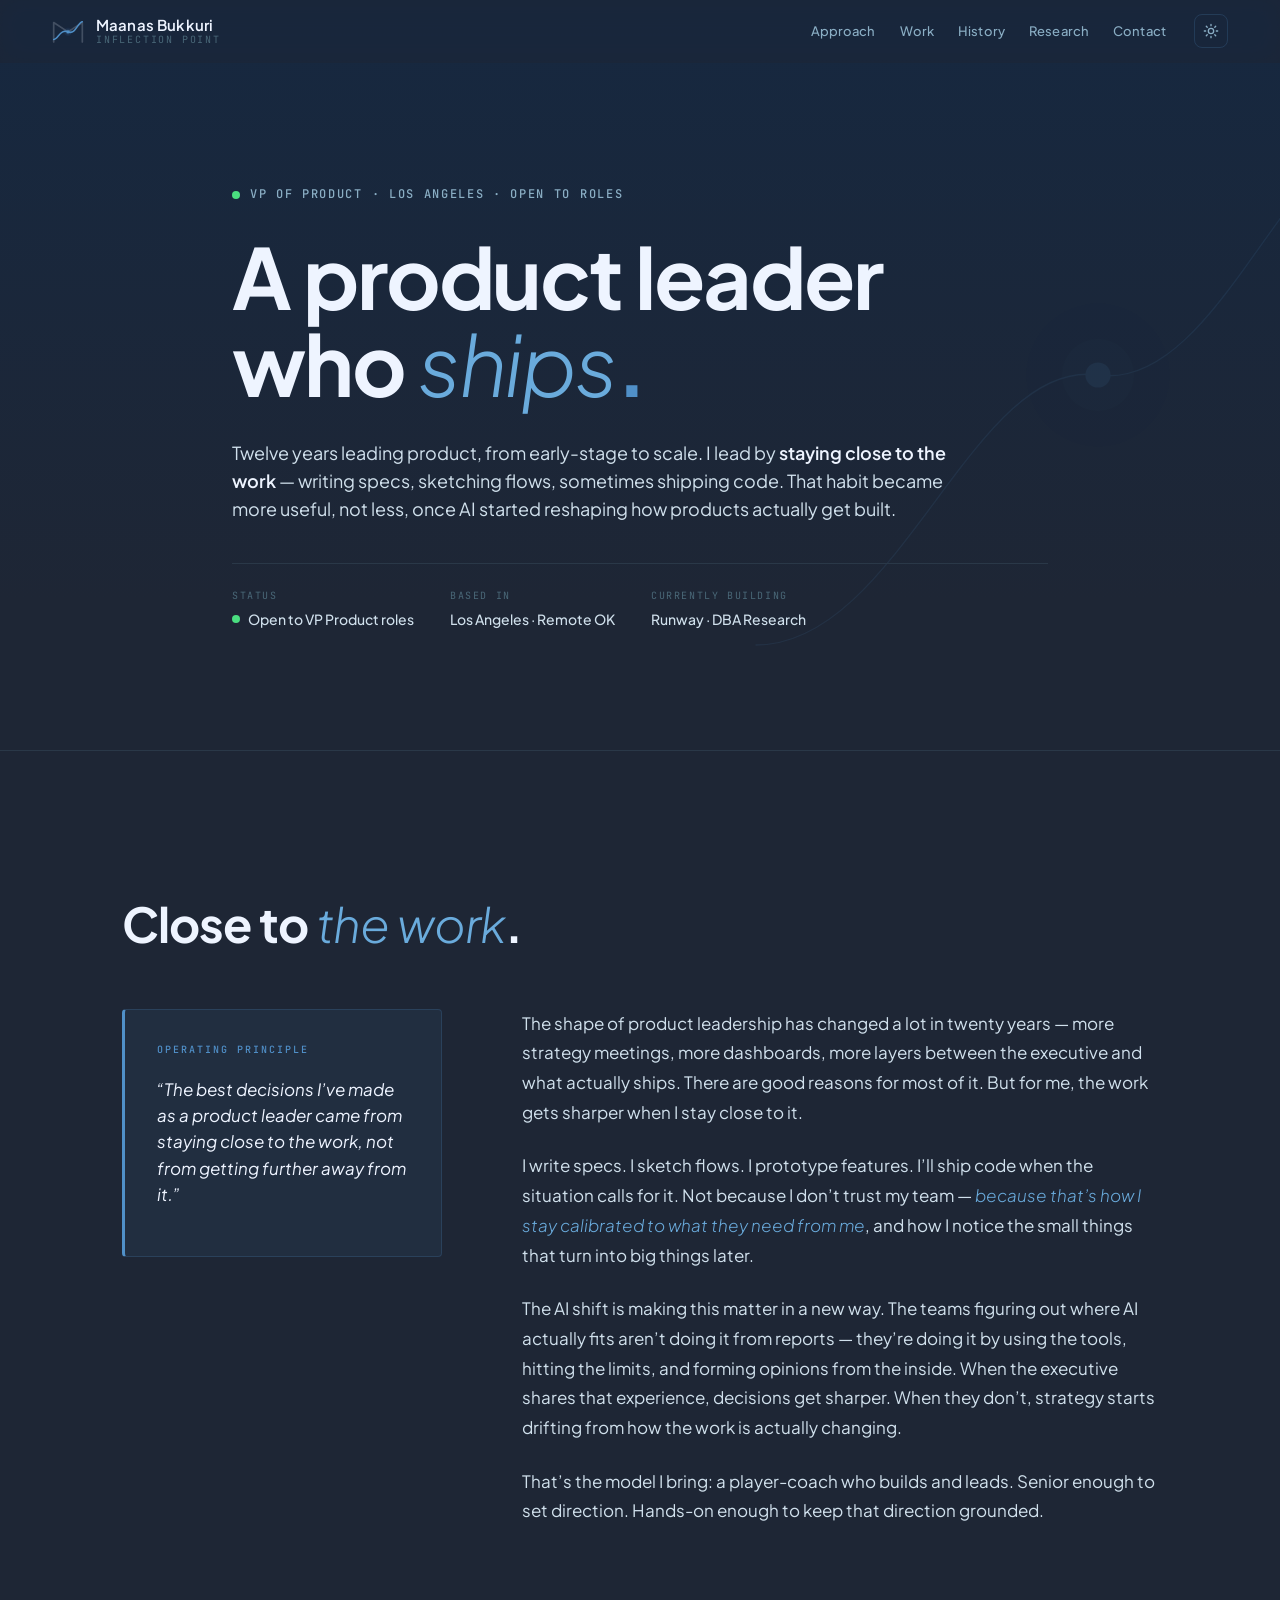
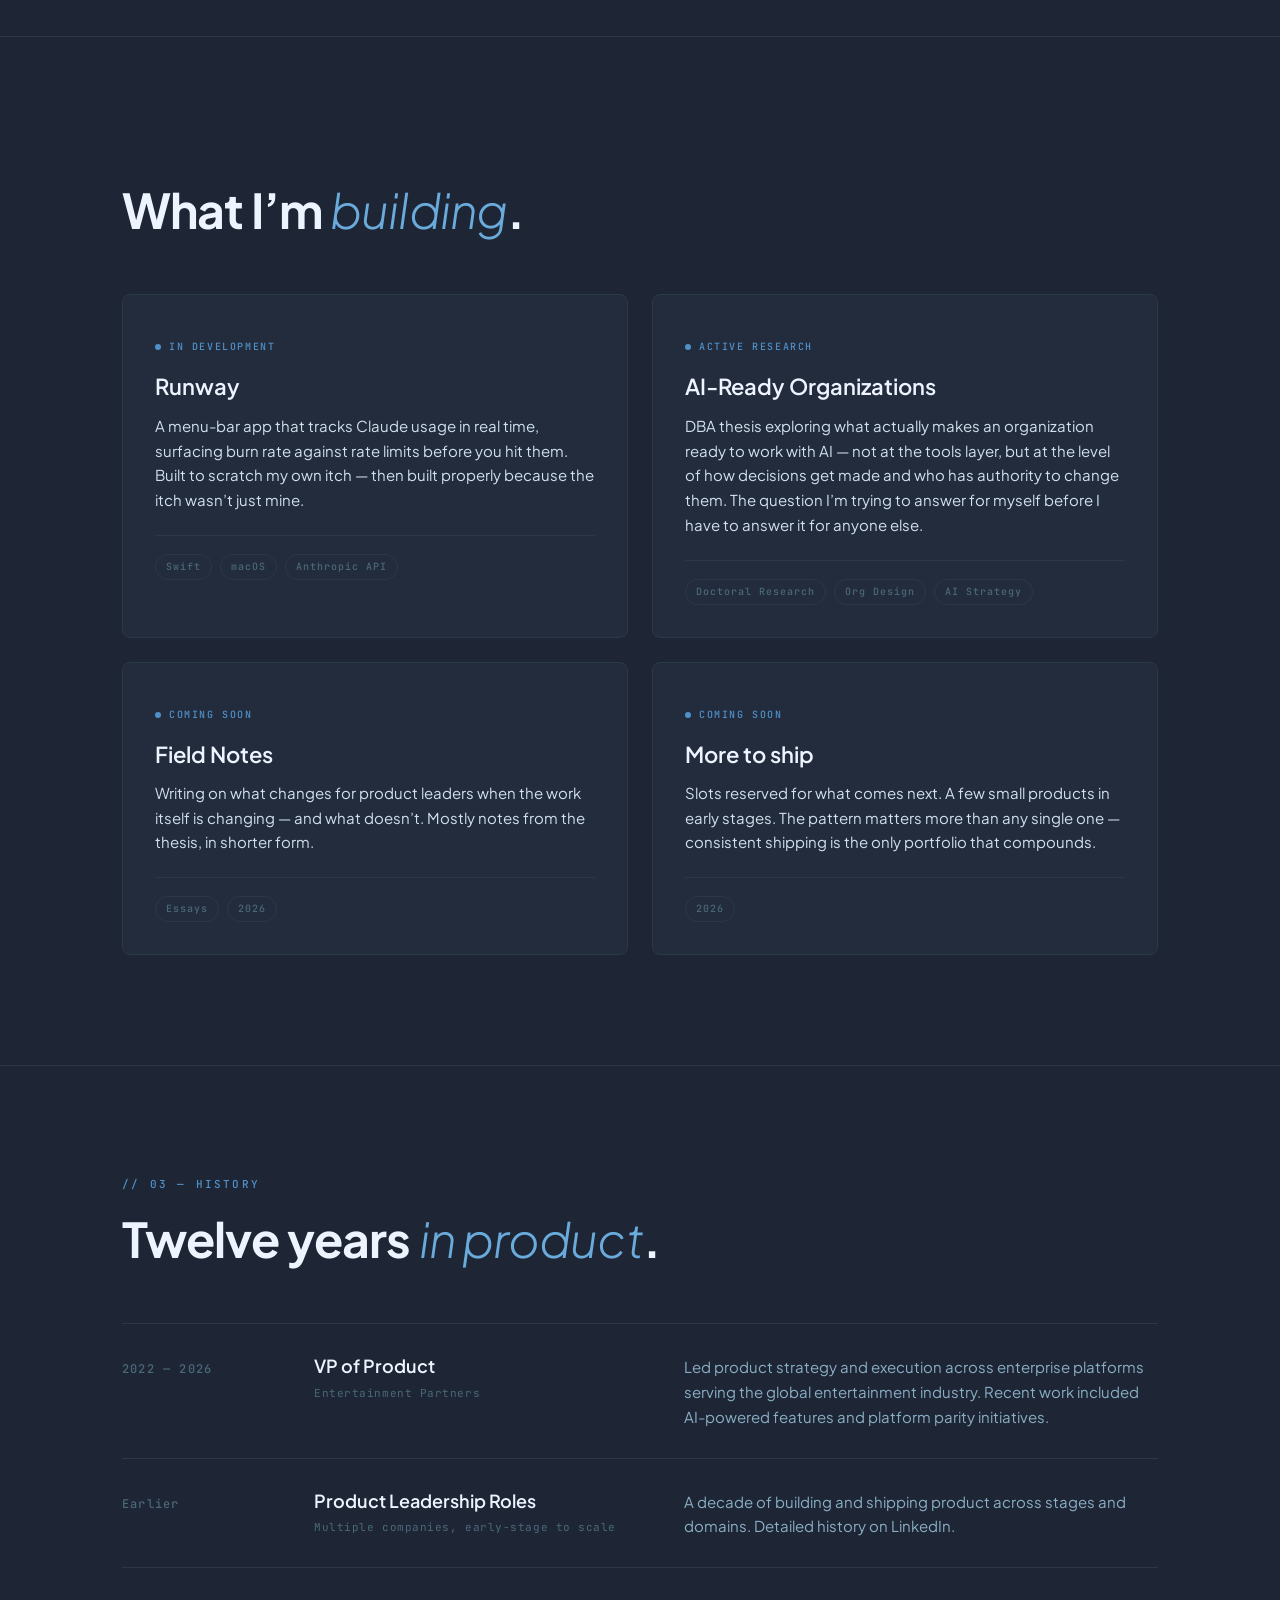
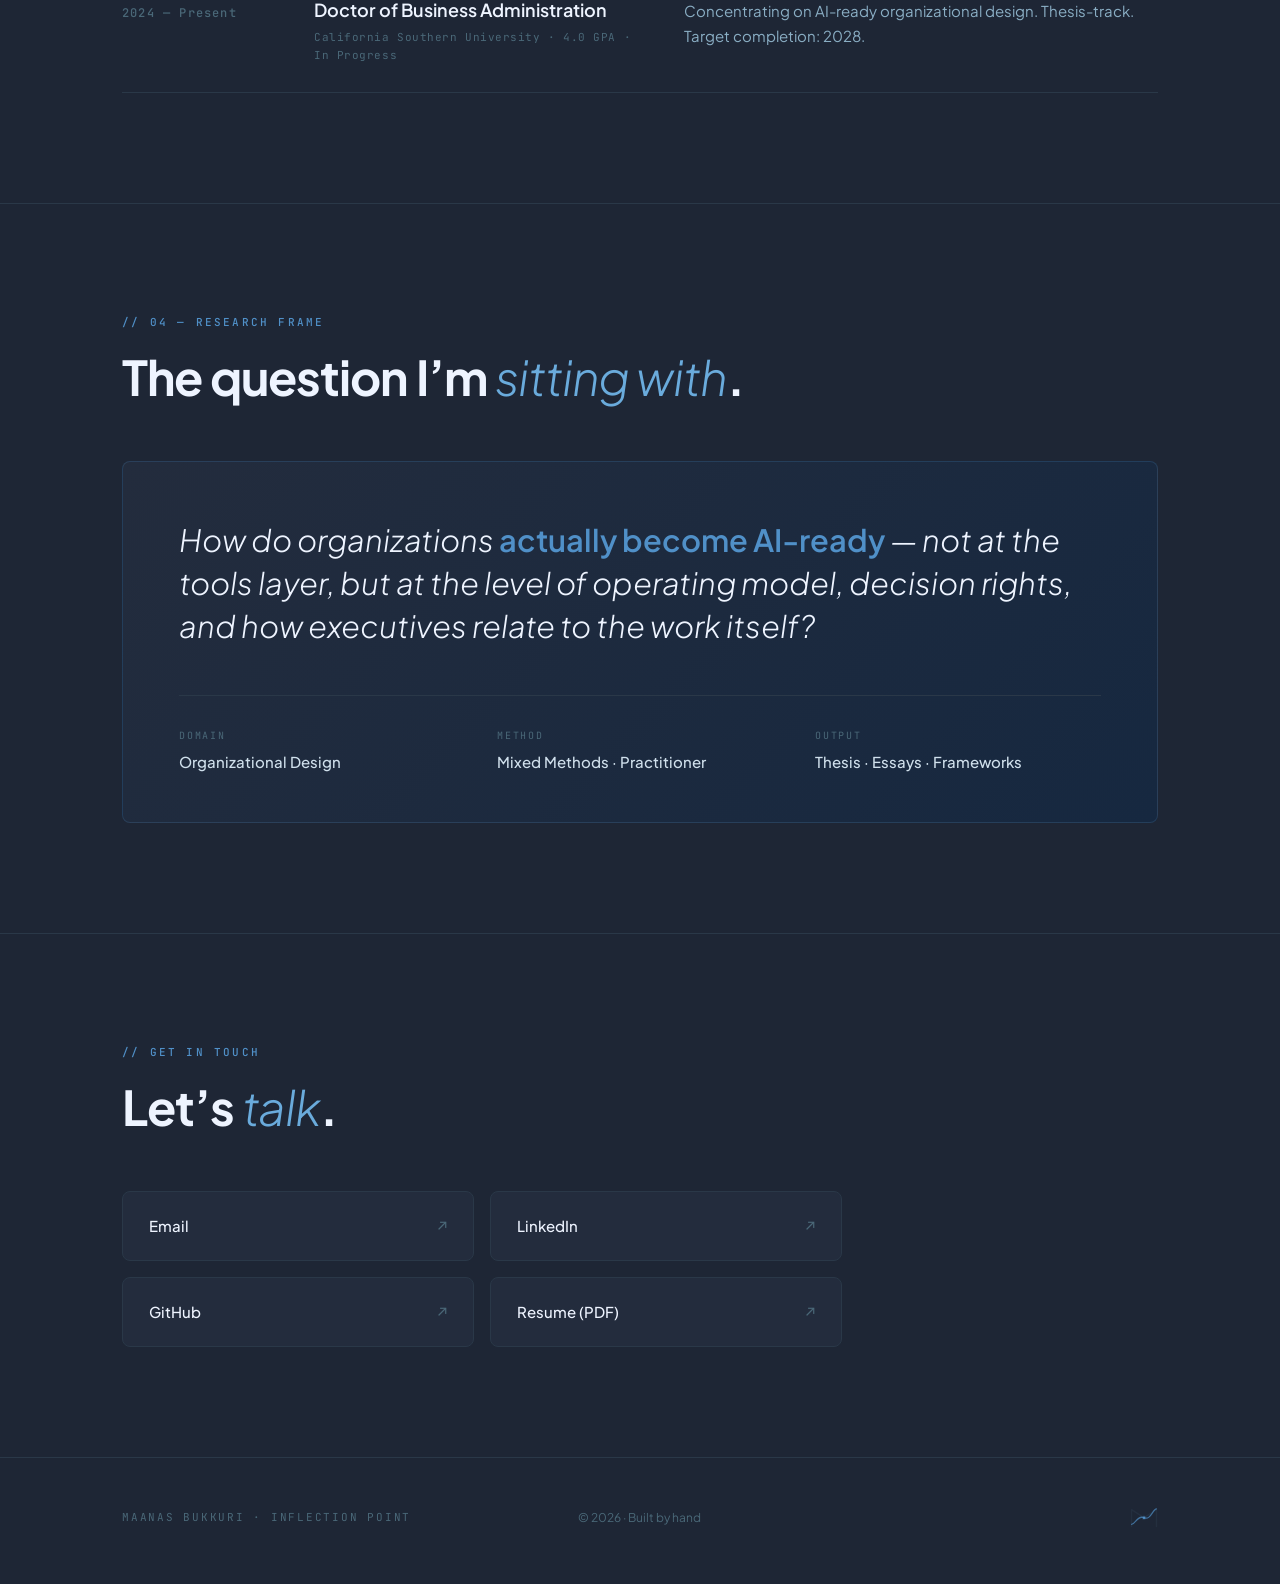
==== index.html @ d020b061 "ship: portfolio v1 home page Static single-file site. Dark/light theme, Plus Jakarta Sans + JetBrain" ====
<!doctype html>
<html lang="en" data-theme="dark">
<head>
<meta charset="utf-8" />
<meta name="viewport" content="width=device-width, initial-scale=1" />
<title>Maanas Bukkuri — VP of Product · Inflection Point</title>
<meta name="description" content="Maanas Bukkuri — VP of Product. A product leader who ships, in the AI-augmented era. Operating as Inflection Point." />
<meta name="theme-color" content="#1e2635" />

<meta property="og:title" content="Maanas Bukkuri — VP of Product" />
<meta property="og:description" content="A product leader who ships. Twelve years leading product, from early-stage to scale." />
<meta property="og:type" content="website" />
<meta property="og:url" content="https://maanas.fyi" />
<meta name="twitter:card" content="summary_large_image" />

<link rel="preconnect" href="https://fonts.googleapis.com" />
<link rel="preconnect" href="https://fonts.gstatic.com" crossorigin />
<link href="https://fonts.googleapis.com/css2?family=Plus+Jakarta+Sans:ital,wght@0,300;0,400;0,500;0,600;0,700;0,800;1,300;1,400&family=JetBrains+Mono:wght@400;500&display=swap" rel="stylesheet" />

<style>
  /* ---------- tokens ---------- */
  :root, [data-theme="dark"] {
    --bg-base:        #1e2635;
    --bg-deep:        #162840;
    --bg-deepest:     #12202e;
    --bg-elevated:    #232c3d;
    --surface-strong: rgba(80, 144, 200, 0.08);
    --surface-border: rgba(80, 144, 200, 0.20);
    --rule:           #2a3848;

    --accent:         #5090c8;
    --accent-bright:  #6aabdc;
    --accent-soft:    #8ab8d4;

    --text-primary:   #eef4ff;
    --text-body:      #d0e0ec;
    --text-secondary: #8aaec4;
    --text-muted:     #4a6878;

    --nav-bg:         rgba(30, 38, 53, 0.72);
    --nav-bg-scrolled: rgba(18, 32, 46, 0.86);
  }
  [data-theme="light"] {
    --bg-base:        #f4f7fb;
    --bg-deep:        #e9eff6;
    --bg-deepest:     #dde6f0;
    --bg-elevated:    #ffffff;
    --surface-strong: rgba(80, 144, 200, 0.08);
    --surface-border: rgba(80, 144, 200, 0.28);
    --rule:           #cdd8e4;

    --accent:         #2e6fa8;
    --accent-bright:  #1d5a93;
    --accent-soft:    #4a86bd;

    --text-primary:   #0e1a2c;
    --text-body:      #1f2d40;
    --text-secondary: #41566c;
    --text-muted:     #6e8194;

    --nav-bg:         rgba(244, 247, 251, 0.78);
    --nav-bg-scrolled: rgba(233, 239, 246, 0.92);
  }

  /* ---------- base ---------- */
  *, *::before, *::after { box-sizing: border-box; }
  html { scroll-behavior: smooth; -webkit-font-smoothing: antialiased; -moz-osx-font-smoothing: grayscale; }
  body {
    margin: 0;
    font-family: 'Plus Jakarta Sans', system-ui, -apple-system, Segoe UI, Roboto, sans-serif;
    font-weight: 400;
    color: var(--text-body);
    background: var(--bg-base);
    line-height: 1.6;
    overflow-x: hidden;
    transition: background-color 0.3s ease, color 0.3s ease;
  }
  ::selection { background: var(--accent); color: var(--bg-deepest); }

  a { color: var(--accent); text-decoration: none; transition: color 0.2s ease; }
  a:hover { color: var(--accent-bright); }

  h1, h2, h3, h4 { color: var(--text-primary); font-weight: 600; line-height: 1.2; margin: 0 0 0.5em; }
  p { margin: 0 0 1em; }
  em { font-style: italic; font-weight: 300; color: var(--accent-bright); }

  .accent { color: var(--accent); }
  .mono { font-family: 'JetBrains Mono', ui-monospace, SFMono-Regular, Menlo, monospace; }

  .container { max-width: 1100px; margin: 0 auto; padding: 0 32px; }

  /* ---------- nav ---------- */
  nav.nav {
    position: fixed; top: 0; left: 0; right: 0; z-index: 50;
    background: var(--nav-bg);
    backdrop-filter: saturate(160%) blur(14px);
    -webkit-backdrop-filter: saturate(160%) blur(14px);
    border-bottom: 1px solid transparent;
    transition: background-color 0.25s ease, border-color 0.25s ease;
  }
  nav.nav.scrolled {
    background: var(--nav-bg-scrolled);
    border-bottom-color: var(--rule);
  }
  .nav-inner {
    display: flex; align-items: center; justify-content: space-between;
    padding: 14px 32px;
    max-width: 1240px; margin: 0 auto;
  }
  .brand { display: flex; align-items: center; gap: 12px; color: var(--text-primary); }
  .brand:hover { color: var(--text-primary); }
  .brand-mark { display: block; flex-shrink: 0; }
  .brand-text { display: flex; flex-direction: column; line-height: 1.05; }
  .brand-name { font-weight: 600; font-size: 15px; letter-spacing: 0.01em; color: var(--text-primary); }
  .brand-sub  { font-family: 'JetBrains Mono', monospace; font-size: 10px; letter-spacing: 0.18em; text-transform: uppercase; color: var(--text-muted); margin-top: 2px; }

  .nav-right { display: flex; align-items: center; gap: 28px; }
  .nav-links { display: flex; gap: 24px; }
  .nav-links a {
    font-size: 13px; font-weight: 500; color: var(--text-secondary); letter-spacing: 0.01em;
  }
  .nav-links a:hover { color: var(--accent); }

  .theme-toggle {
    background: transparent; border: 1px solid var(--surface-border);
    width: 34px; height: 34px; border-radius: 8px;
    color: var(--text-secondary); cursor: pointer;
    display: inline-flex; align-items: center; justify-content: center;
    transition: border-color 0.2s ease, color 0.2s ease, background-color 0.2s ease;
  }
  .theme-toggle:hover { color: var(--accent); border-color: var(--accent); background: var(--surface-strong); }
  .theme-toggle svg { width: 16px; height: 16px; }
  [data-theme="dark"]  .theme-toggle .icon-sun  { display: block; }
  [data-theme="dark"]  .theme-toggle .icon-moon { display: none; }
  [data-theme="light"] .theme-toggle .icon-sun  { display: none; }
  [data-theme="light"] .theme-toggle .icon-moon { display: block; }

  /* ---------- hero ---------- */
  .hero {
    position: relative; overflow: hidden;
    padding: 180px 0 120px;
    background: linear-gradient(180deg, var(--bg-deep) 0%, var(--bg-base) 80%);
  }
  .hero-inner { position: relative; z-index: 2; max-width: 880px; }

  .hero-eyebrow {
    display: inline-flex; align-items: center; gap: 10px;
    font-family: 'JetBrains Mono', monospace; font-size: 12px; font-weight: 500;
    letter-spacing: 0.14em; text-transform: uppercase; color: var(--text-secondary);
    margin-bottom: 28px;
    opacity: 0; transform: translateY(8px);
    animation: fadeUp 0.7s 0.05s ease forwards;
  }
  .pulse-dot {
    width: 8px; height: 8px; border-radius: 50%;
    background: #4ade80; box-shadow: 0 0 0 0 rgba(74, 222, 128, 0.55);
    animation: pulse 2.4s ease-in-out infinite;
  }

  .hero-title {
    font-size: clamp(44px, 7vw, 84px);
    font-weight: 700; line-height: 1.04; letter-spacing: -0.025em;
    color: var(--text-primary);
    margin: 0 0 32px;
    opacity: 0; transform: translateY(14px);
    animation: fadeUp 0.8s 0.18s ease forwards;
  }
  .hero-title .ships {
    font-style: italic; font-weight: 300; color: var(--accent-bright);
  }
  .hero-title .period { color: var(--accent); }

  .hero-lede {
    font-size: clamp(18px, 1.4vw, 22px);
    line-height: 1.55; max-width: 720px; color: var(--text-body);
    margin-bottom: 40px;
    opacity: 0; transform: translateY(14px);
    animation: fadeUp 0.8s 0.32s ease forwards;
  }
  .hero-lede strong { font-weight: 600; color: var(--text-primary); }

  .hero-meta {
    display: flex; flex-wrap: wrap; gap: 36px;
    padding-top: 24px; border-top: 1px solid var(--rule);
    opacity: 0; transform: translateY(14px);
    animation: fadeUp 0.8s 0.46s ease forwards;
  }
  .hero-meta-item { display: flex; flex-direction: column; gap: 4px; min-width: 140px; }
  .hero-meta-label {
    font-family: 'JetBrains Mono', monospace; font-size: 10px;
    letter-spacing: 0.16em; text-transform: uppercase; color: var(--text-muted);
  }
  .hero-meta-value {
    font-size: 14px; font-weight: 500; color: var(--text-body);
    display: inline-flex; align-items: center; gap: 8px;
  }

  /* decorative inflection curve bleeding off right edge */
  .inflection-bg {
    position: absolute; top: 50%; right: -160px; transform: translateY(-50%);
    width: 720px; height: 720px;
    pointer-events: none; opacity: 0.10; z-index: 1;
  }
  .inflection-bg svg { width: 100%; height: 100%; }

  /* ---------- generic section ---------- */
  section.block { padding: 110px 0; border-top: 1px solid var(--rule); }
  .section-eyebrow {
    font-family: 'JetBrains Mono', monospace; font-size: 11px; font-weight: 500;
    letter-spacing: 0.20em; text-transform: uppercase; color: var(--accent);
    margin-bottom: 16px;
  }
  .section-title {
    font-size: clamp(32px, 4vw, 48px); font-weight: 700; letter-spacing: -0.02em;
    color: var(--text-primary); margin: 0 0 56px; max-width: 780px;
  }
  .section-title em { font-style: italic; font-weight: 300; color: var(--accent-bright); }

  .reveal { opacity: 0; transform: translateY(18px); transition: opacity 0.7s ease, transform 0.7s ease; }
  .reveal.is-visible { opacity: 1; transform: translateY(0); }

  /* ---------- 01 approach ---------- */
  .approach-grid {
    display: grid; grid-template-columns: 320px 1fr; gap: 80px;
    align-items: start;
  }
  .approach-callout {
    position: sticky; top: 110px;
    padding: 32px;
    background: var(--surface-strong);
    border: 1px solid var(--surface-border);
    border-left: 3px solid var(--accent);
    border-radius: 4px;
  }
  .approach-callout-label {
    font-family: 'JetBrains Mono', monospace; font-size: 10px; font-weight: 500;
    letter-spacing: 0.20em; text-transform: uppercase; color: var(--accent);
    margin-bottom: 18px;
  }
  .approach-callout-quote {
    font-size: 17px; font-weight: 400; line-height: 1.55;
    color: var(--text-primary); font-style: italic;
  }
  .approach-body p {
    font-size: 17px; line-height: 1.75; color: var(--text-body);
    margin: 0 0 1.4em;
  }
  .approach-body p:last-child { margin-bottom: 0; }
  .approach-body em { font-style: italic; font-weight: 300; color: var(--accent-bright); }

  /* ---------- 02 work cards ---------- */
  .work-grid {
    display: grid; grid-template-columns: repeat(2, 1fr); gap: 24px;
  }
  .work-card {
    position: relative;
    padding: 36px 32px 32px;
    background: var(--bg-elevated);
    border: 1px solid var(--rule);
    border-radius: 8px;
    transition: transform 0.25s ease, border-color 0.25s ease, box-shadow 0.25s ease;
  }
  .work-card:hover { transform: translateY(-3px); border-color: var(--surface-border); box-shadow: 0 18px 40px -24px rgba(0,0,0,0.45); }
  .work-card-status {
    display: inline-flex; align-items: center; gap: 8px;
    font-family: 'JetBrains Mono', monospace; font-size: 10px; font-weight: 500;
    letter-spacing: 0.16em; text-transform: uppercase; color: var(--accent);
    margin-bottom: 18px;
  }
  .work-card-status .dot {
    width: 6px; height: 6px; border-radius: 50%; background: var(--accent);
    animation: pulse 2.6s ease-in-out infinite;
  }
  .work-card h3 { font-size: 22px; margin: 0 0 14px; color: var(--text-primary); }
  .work-card p { font-size: 15px; line-height: 1.65; color: var(--text-body); margin: 0 0 22px; }
  .work-card-tags {
    display: flex; flex-wrap: wrap; gap: 8px;
    padding-top: 18px; border-top: 1px solid var(--rule);
  }
  .work-card-tag {
    font-family: 'JetBrains Mono', monospace; font-size: 10px; font-weight: 500;
    letter-spacing: 0.10em; color: var(--text-muted);
    padding: 4px 10px; border: 1px solid var(--rule); border-radius: 999px;
  }

  /* ---------- 03 history ---------- */
  .track-list { display: flex; flex-direction: column; gap: 0; }
  .track-row {
    display: grid; grid-template-columns: 160px 1fr 1.4fr; gap: 32px;
    padding: 28px 0; border-top: 1px solid var(--rule);
    align-items: baseline;
  }
  .track-row:last-child { border-bottom: 1px solid var(--rule); }
  .track-row:hover .track-role { color: var(--accent); }
  .track-period {
    font-family: 'JetBrains Mono', monospace; font-size: 12px; font-weight: 500;
    letter-spacing: 0.10em; color: var(--text-muted);
  }
  .track-role {
    font-size: 18px; font-weight: 600; color: var(--text-primary);
    transition: color 0.2s ease;
  }
  .track-role-sub {
    display: block; font-family: 'JetBrains Mono', monospace; font-size: 11px;
    font-weight: 400; letter-spacing: 0.05em; color: var(--text-muted);
    margin-top: 4px; text-transform: none;
  }
  .track-detail { font-size: 15px; line-height: 1.65; color: var(--text-secondary); }

  /* ---------- 04 research ---------- */
  .thesis-frame {
    padding: 56px 56px 48px;
    background: linear-gradient(135deg, var(--bg-elevated) 0%, var(--bg-deep) 100%);
    border: 1px solid var(--surface-border);
    border-radius: 8px;
    position: relative;
  }
  .thesis-question {
    font-size: clamp(22px, 2.4vw, 32px);
    font-weight: 300; font-style: italic; line-height: 1.4;
    color: var(--text-primary);
    margin: 0 0 48px;
    max-width: 900px;
  }
  .thesis-question .key {
    font-style: normal; font-weight: 600; color: var(--accent);
  }
  .thesis-meta {
    display: grid; grid-template-columns: repeat(3, 1fr); gap: 32px;
    padding-top: 32px; border-top: 1px solid var(--rule);
  }
  .thesis-meta-item { display: flex; flex-direction: column; gap: 6px; }
  .thesis-meta-label {
    font-family: 'JetBrains Mono', monospace; font-size: 10px;
    letter-spacing: 0.18em; text-transform: uppercase; color: var(--text-muted);
  }
  .thesis-meta-value { font-size: 15px; font-weight: 500; color: var(--text-body); }

  /* ---------- contact ---------- */
  .contact-grid {
    display: grid; grid-template-columns: repeat(2, 1fr); gap: 16px;
    max-width: 720px;
  }
  .contact-link {
    display: flex; align-items: center; justify-content: space-between;
    padding: 22px 26px;
    background: var(--bg-elevated);
    border: 1px solid var(--rule);
    border-radius: 8px;
    color: var(--text-primary);
    font-weight: 500; font-size: 15px;
    transition: border-color 0.2s ease, transform 0.2s ease, color 0.2s ease;
  }
  .contact-link:hover { border-color: var(--accent); color: var(--accent); transform: translateY(-2px); }
  .contact-link .arrow {
    font-family: 'JetBrains Mono', monospace; color: var(--text-muted);
    transition: transform 0.2s ease, color 0.2s ease;
  }
  .contact-link:hover .arrow { color: var(--accent); transform: translate(3px, -3px); }

  /* ---------- footer ---------- */
  footer.footer {
    padding: 48px 0 56px;
    border-top: 1px solid var(--rule);
    color: var(--text-muted);
  }
  .footer-inner {
    display: grid; grid-template-columns: 1fr 1fr 1fr;
    align-items: center; gap: 24px;
  }
  .footer-left {
    font-family: 'JetBrains Mono', monospace; font-size: 11px;
    letter-spacing: 0.16em; text-transform: uppercase; color: var(--text-muted);
  }
  .footer-mid {
    text-align: center; font-size: 12px; color: var(--text-muted);
  }
  .footer-right {
    display: flex; justify-content: flex-end; align-items: center;
    color: var(--text-muted);
  }

  /* ---------- animations ---------- */
  @keyframes fadeUp {
    from { opacity: 0; transform: translateY(14px); }
    to   { opacity: 1; transform: translateY(0); }
  }
  @keyframes pulse {
    0%, 100% { box-shadow: 0 0 0 0 rgba(74, 222, 128, 0.55); }
    50%      { box-shadow: 0 0 0 8px rgba(74, 222, 128, 0); }
  }

  /* ---------- responsive ---------- */
  @media (max-width: 880px) {
    .container { padding: 0 22px; }
    .nav-inner { padding: 12px 22px; }
    .nav-links { gap: 16px; }
    .nav-links a { font-size: 12px; }
    .brand-sub { display: none; }

    .hero { padding: 140px 0 80px; }
    .hero-meta { gap: 22px; }
    .inflection-bg { display: none; }

    section.block { padding: 80px 0; }
    .section-title { margin-bottom: 40px; }

    .approach-grid { grid-template-columns: 1fr; gap: 32px; }
    .approach-callout { position: static; }

    .work-grid { grid-template-columns: 1fr; }

    .track-row { grid-template-columns: 1fr; gap: 8px; padding: 22px 0; }

    .thesis-frame { padding: 36px 28px 32px; }
    .thesis-meta { grid-template-columns: 1fr; gap: 20px; }

    .contact-grid { grid-template-columns: 1fr; }

    .footer-inner { grid-template-columns: 1fr; text-align: center; gap: 18px; }
    .footer-right { justify-content: center; }
  }

  @media (prefers-reduced-motion: reduce) {
    *, *::before, *::after {
      animation-duration: 0.001ms !important;
      animation-iteration-count: 1 !important;
      transition-duration: 0.001ms !important;
    }
    .reveal { opacity: 1; transform: none; }
  }
</style>
</head>
<body>

<!-- ============ NAV ============ -->
<nav class="nav" id="nav">
  <div class="nav-inner">
    <a href="#top" class="brand" aria-label="Maanas Bukkuri — home">
      <svg class="brand-mark" width="32" height="26" viewBox="0 0 38 30" fill="none" xmlns="http://www.w3.org/2000/svg" aria-hidden="true">
        <path d="M2 28 L2 5 L19 16 L36 5 L36 28" stroke="currentColor" stroke-width="2" stroke-linecap="round" stroke-linejoin="round" fill="none" opacity="0.20"/>
        <path d="M2 25 C7 25 10 12 19 16 C28 20 31 4 36 4" stroke="#5090c8" stroke-width="1.8" stroke-linecap="round" fill="none"/>
        <circle cx="19" cy="16" r="5" fill="rgba(80,144,200,0.08)"/>
        <circle cx="19" cy="16" r="3.2" fill="rgba(80,144,200,0.18)"/>
        <circle cx="19" cy="16" r="1.9" fill="#5090c8"/>
      </svg>
      <span class="brand-text">
        <span class="brand-name">Maanas Bukkuri</span>
        <span class="brand-sub">Inflection Point</span>
      </span>
    </a>
    <div class="nav-right">
      <div class="nav-links">
        <a href="#approach">Approach</a>
        <a href="#work">Work</a>
        <a href="#history">History</a>
        <a href="#research">Research</a>
        <a href="#contact">Contact</a>
      </div>
      <button class="theme-toggle" id="themeToggle" aria-label="Toggle color theme" type="button">
        <svg class="icon-sun" viewBox="0 0 24 24" fill="none" stroke="currentColor" stroke-width="2" stroke-linecap="round" stroke-linejoin="round"><circle cx="12" cy="12" r="4"/><path d="M12 2v2M12 20v2M4.93 4.93l1.41 1.41M17.66 17.66l1.41 1.41M2 12h2M20 12h2M4.93 19.07l1.41-1.41M17.66 6.34l1.41-1.41"/></svg>
        <svg class="icon-moon" viewBox="0 0 24 24" fill="none" stroke="currentColor" stroke-width="2" stroke-linecap="round" stroke-linejoin="round"><path d="M21 12.79A9 9 0 1 1 11.21 3 7 7 0 0 0 21 12.79z"/></svg>
      </button>
    </div>
  </div>
</nav>

<!-- ============ HERO ============ -->
<header class="hero" id="top">
  <div class="container hero-inner">
    <div class="hero-eyebrow">
      <span class="pulse-dot" aria-hidden="true"></span>
      VP of Product · Los Angeles · Open to Roles
    </div>
    <h1 class="hero-title">
      A product leader<br/>
      who <span class="ships">ships</span><span class="period">.</span>
    </h1>
    <p class="hero-lede">
      Twelve years leading product, from early-stage to scale. I lead by <strong>staying close to the work</strong> — writing specs, sketching flows, sometimes shipping code. That habit became more useful, not less, once AI started reshaping how products actually get built.
    </p>
    <div class="hero-meta">
      <div class="hero-meta-item">
        <span class="hero-meta-label">Status</span>
        <span class="hero-meta-value"><span class="pulse-dot" aria-hidden="true"></span>Open to VP Product roles</span>
      </div>
      <div class="hero-meta-item">
        <span class="hero-meta-label">Based in</span>
        <span class="hero-meta-value">Los Angeles · Remote OK</span>
      </div>
      <div class="hero-meta-item">
        <span class="hero-meta-label">Currently building</span>
        <span class="hero-meta-value">Runway · DBA Research</span>
      </div>
    </div>
  </div>

  <!-- decorative inflection curve, bleeds off right edge -->
  <div class="inflection-bg" aria-hidden="true">
    <svg viewBox="0 0 800 800" xmlns="http://www.w3.org/2000/svg">
      <path d="M40 700 C 200 700, 280 380, 420 400 C 560 420, 640 100, 780 100"
            stroke="#5090c8" stroke-width="1.5" fill="none" stroke-linecap="round"/>
      <circle cx="420" cy="400" r="80" fill="rgba(80,144,200,0.06)"/>
      <circle cx="420" cy="400" r="40" fill="rgba(80,144,200,0.10)"/>
      <circle cx="420" cy="400" r="14" fill="#5090c8"/>
    </svg>
  </div>
</header>

<!-- ============ 01 APPROACH ============ -->
<section class="block" id="approach">
  <div class="container">
    <div class="section-eyebrow reveal">// 01 — Approach</div>
    <h2 class="section-title reveal">Close to <em>the work</em>.</h2>

    <div class="approach-grid">
      <aside class="approach-callout reveal">
        <div class="approach-callout-label">Operating Principle</div>
        <p class="approach-callout-quote">
          “The best decisions I’ve made as a product leader came from staying close to the work, not from getting further away from it.”
        </p>
      </aside>

      <div class="approach-body reveal">
        <p>The shape of product leadership has changed a lot in twenty years — more strategy meetings, more dashboards, more layers between the executive and what actually ships. There are good reasons for most of it. But for me, the work gets sharper when I stay close to it.</p>
        <p>I write specs. I sketch flows. I prototype features. I’ll ship code when the situation calls for it. Not because I don’t trust my team — <em>because that’s how I stay calibrated to what they need from me</em>, and how I notice the small things that turn into big things later.</p>
        <p>The AI shift is making this matter in a new way. The teams figuring out where AI actually fits aren’t doing it from reports — they’re doing it by using the tools, hitting the limits, and forming opinions from the inside. When the executive shares that experience, decisions get sharper. When they don’t, strategy starts drifting from how the work is actually changing.</p>
        <p>That’s the model I bring: a player-coach who builds and leads. Senior enough to set direction. Hands-on enough to keep that direction grounded.</p>
      </div>
    </div>
  </div>
</section>

<!-- ============ 02 WORK ============ -->
<section class="block" id="work">
  <div class="container">
    <div class="section-eyebrow reveal">// 02 — Selected Work</div>
    <h2 class="section-title reveal">What I’m <em>building</em>.</h2>

    <div class="work-grid">
      <article class="work-card reveal">
        <div class="work-card-status"><span class="dot"></span>In Development</div>
        <h3>Runway</h3>
        <p>A menu-bar app that tracks Claude usage in real time, surfacing burn rate against rate limits before you hit them. Built to scratch my own itch — then built properly because the itch wasn’t just mine.</p>
        <div class="work-card-tags">
          <span class="work-card-tag">Swift</span>
          <span class="work-card-tag">macOS</span>
          <span class="work-card-tag">Anthropic API</span>
        </div>
      </article>

      <article class="work-card reveal">
        <div class="work-card-status"><span class="dot"></span>Active Research</div>
        <h3>AI-Ready Organizations</h3>
        <p>DBA thesis exploring what actually makes an organization ready to work with AI — not at the tools layer, but at the level of how decisions get made and who has authority to change them. The question I’m trying to answer for myself before I have to answer it for anyone else.</p>
        <div class="work-card-tags">
          <span class="work-card-tag">Doctoral Research</span>
          <span class="work-card-tag">Org Design</span>
          <span class="work-card-tag">AI Strategy</span>
        </div>
      </article>

      <article class="work-card reveal">
        <div class="work-card-status"><span class="dot"></span>Coming Soon</div>
        <h3>Field Notes</h3>
        <p>Writing on what changes for product leaders when the work itself is changing — and what doesn’t. Mostly notes from the thesis, in shorter form.</p>
        <div class="work-card-tags">
          <span class="work-card-tag">Essays</span>
          <span class="work-card-tag">2026</span>
        </div>
      </article>

      <article class="work-card reveal">
        <div class="work-card-status"><span class="dot"></span>Coming Soon</div>
        <h3>More to ship</h3>
        <p>Slots reserved for what comes next. A few small products in early stages. The pattern matters more than any single one — consistent shipping is the only portfolio that compounds.</p>
        <div class="work-card-tags">
          <span class="work-card-tag">2026</span>
        </div>
      </article>
    </div>
  </div>
</section>

<!-- ============ 03 HISTORY ============ -->
<section class="block" id="history">
  <div class="container">
    <div class="section-eyebrow reveal">// 03 — History</div>
    <h2 class="section-title reveal">Twelve years <em>in product</em>.</h2>

    <div class="track-list">
      <div class="track-row reveal">
        <div class="track-period">2022 — 2026</div>
        <div>
          <div class="track-role">VP of Product</div>
          <span class="track-role-sub">Entertainment Partners</span>
        </div>
        <div class="track-detail">Led product strategy and execution across enterprise platforms serving the global entertainment industry. Recent work included AI-powered features and platform parity initiatives.</div>
      </div>

      <div class="track-row reveal">
        <div class="track-period">Earlier</div>
        <div>
          <div class="track-role">Product Leadership Roles</div>
          <span class="track-role-sub">Multiple companies, early-stage to scale</span>
        </div>
        <div class="track-detail">A decade of building and shipping product across stages and domains. Detailed history on LinkedIn.</div>
      </div>

      <div class="track-row reveal">
        <div class="track-period">2024 — Present</div>
        <div>
          <div class="track-role">Doctor of Business Administration</div>
          <span class="track-role-sub">California Southern University · 4.0 GPA · In Progress</span>
        </div>
        <div class="track-detail">Concentrating on AI-ready organizational design. Thesis-track. Target completion: 2028.</div>
      </div>
    </div>
  </div>
</section>

<!-- ============ 04 RESEARCH ============ -->
<section class="block" id="research">
  <div class="container">
    <div class="section-eyebrow reveal">// 04 — Research Frame</div>
    <h2 class="section-title reveal">The question I’m <em>sitting with</em>.</h2>

    <div class="thesis-frame reveal">
      <p class="thesis-question">
        How do organizations <span class="key">actually become AI-ready</span> — not at the tools layer, but at the level of operating model, decision rights, and how executives relate to the work itself?
      </p>
      <div class="thesis-meta">
        <div class="thesis-meta-item">
          <span class="thesis-meta-label">Domain</span>
          <span class="thesis-meta-value">Organizational Design</span>
        </div>
        <div class="thesis-meta-item">
          <span class="thesis-meta-label">Method</span>
          <span class="thesis-meta-value">Mixed Methods · Practitioner</span>
        </div>
        <div class="thesis-meta-item">
          <span class="thesis-meta-label">Output</span>
          <span class="thesis-meta-value">Thesis · Essays · Frameworks</span>
        </div>
      </div>
    </div>
  </div>
</section>

<!-- ============ CONTACT ============ -->
<section class="block" id="contact">
  <div class="container">
    <div class="section-eyebrow reveal">// Get in touch</div>
    <h2 class="section-title reveal">Let’s <em>talk</em>.</h2>

    <div class="contact-grid">
      <a class="contact-link reveal" href="mailto:msbukkuri@gmail.com">
        <span>Email</span><span class="arrow">↗</span>
      </a>
      <a class="contact-link reveal" href="https://www.linkedin.com/in/maanasb" target="_blank" rel="noopener">
        <span>LinkedIn</span><span class="arrow">↗</span>
      </a>
      <a class="contact-link reveal" href="https://github.com/msbukkuri" target="_blank" rel="noopener">
        <span>GitHub</span><span class="arrow">↗</span>
      </a>
      <a class="contact-link reveal" href="/resume.pdf">
        <span>Resume (PDF)</span><span class="arrow">↗</span>
      </a>
    </div>
  </div>
</section>

<!-- ============ FOOTER ============ -->
<footer class="footer">
  <div class="container footer-inner">
    <div class="footer-left">Maanas Bukkuri · Inflection Point</div>
    <div class="footer-mid">© 2026 · Built by hand</div>
    <div class="footer-right" aria-hidden="true">
      <svg width="28" height="22" viewBox="0 0 38 30" fill="none" xmlns="http://www.w3.org/2000/svg">
        <path d="M2 28 L2 5 L19 16 L36 5 L36 28" stroke="currentColor" stroke-width="2" stroke-linecap="round" stroke-linejoin="round" fill="none" opacity="0.15"/>
        <path d="M2 25 C7 25 10 12 19 16 C28 20 31 4 36 4" stroke="#5090c8" stroke-width="1.6" stroke-linecap="round" fill="none" opacity="0.7"/>
        <circle cx="19" cy="16" r="3" fill="rgba(80,144,200,0.18)"/>
        <circle cx="19" cy="16" r="1.6" fill="#5090c8"/>
      </svg>
    </div>
  </div>
</footer>

<script>
  // ---------- theme ----------
  (function () {
    const root = document.documentElement;
    const stored = localStorage.getItem('theme');
    if (stored === 'light' || stored === 'dark') {
      root.setAttribute('data-theme', stored);
    } else {
      root.setAttribute('data-theme', 'dark'); // default per spec
    }
    const btn = document.getElementById('themeToggle');
    btn.addEventListener('click', () => {
      const next = root.getAttribute('data-theme') === 'dark' ? 'light' : 'dark';
      root.setAttribute('data-theme', next);
      localStorage.setItem('theme', next);
    });
  })();

  // ---------- nav scrolled ----------
  (function () {
    const nav = document.getElementById('nav');
    const onScroll = () => {
      if (window.scrollY > 20) nav.classList.add('scrolled');
      else nav.classList.remove('scrolled');
    };
    onScroll();
    window.addEventListener('scroll', onScroll, { passive: true });
  })();

  // ---------- reveal on scroll ----------
  (function () {
    const els = document.querySelectorAll('.reveal');
    if (!('IntersectionObserver' in window)) {
      els.forEach(el => el.classList.add('is-visible'));
      return;
    }
    const io = new IntersectionObserver((entries) => {
      entries.forEach(entry => {
        if (entry.isIntersecting) {
          entry.target.classList.add('is-visible');
          io.unobserve(entry.target);
        }
      });
    }, { threshold: 0.12, rootMargin: '0px 0px -40px 0px' });
    els.forEach(el => io.observe(el));
  })();
</script>

</body>
</html>
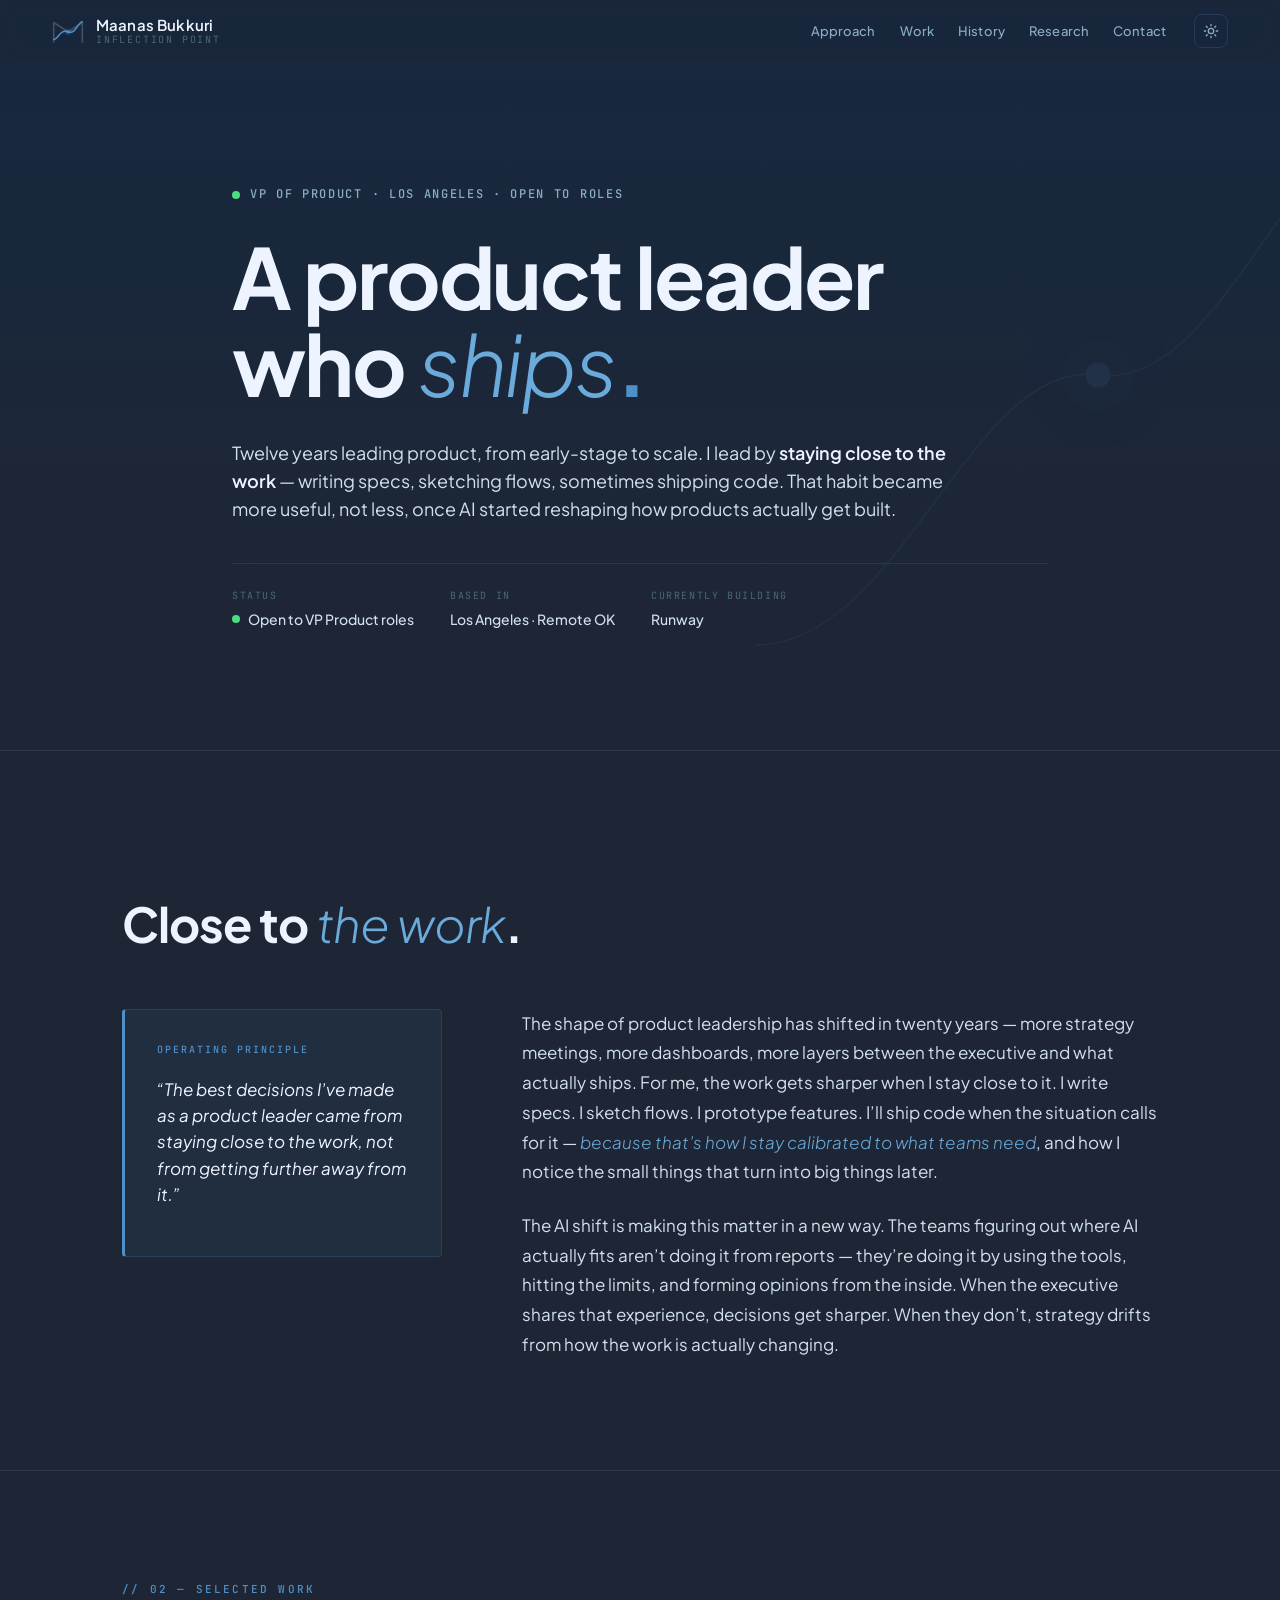
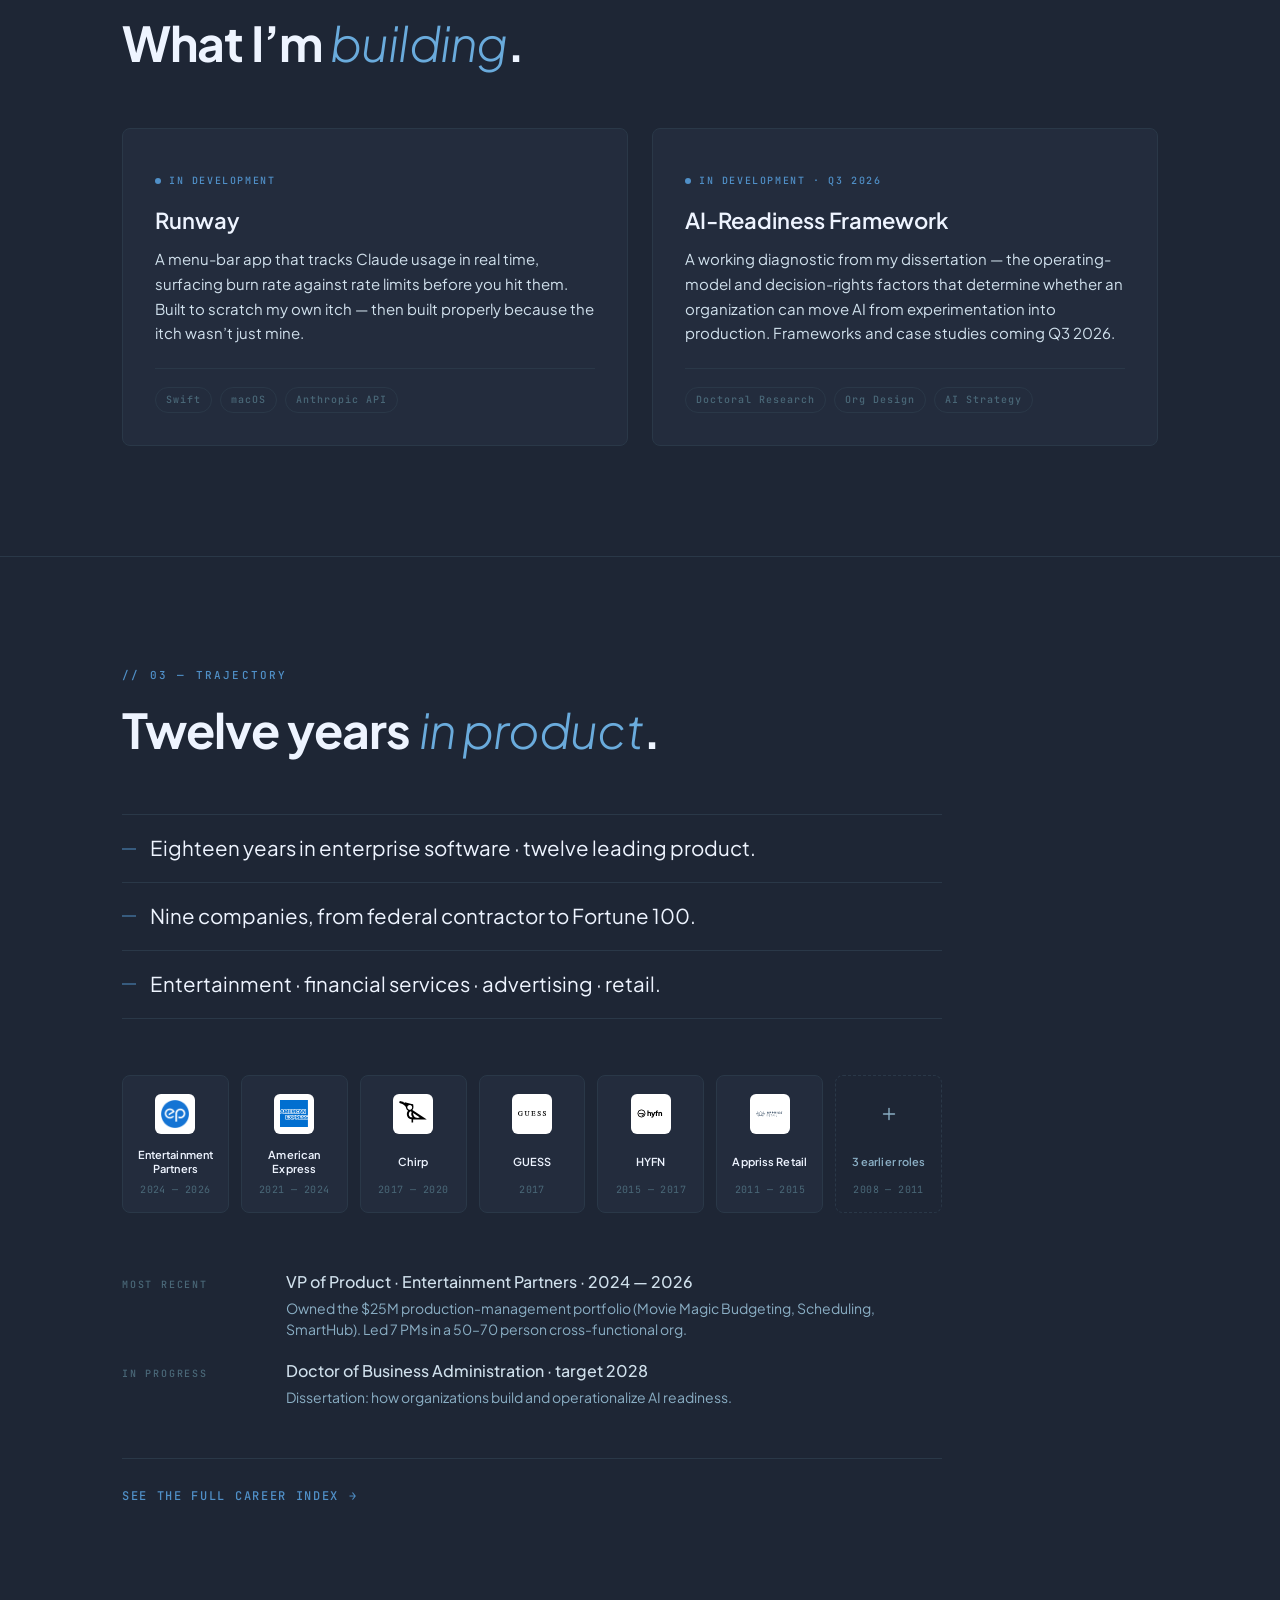
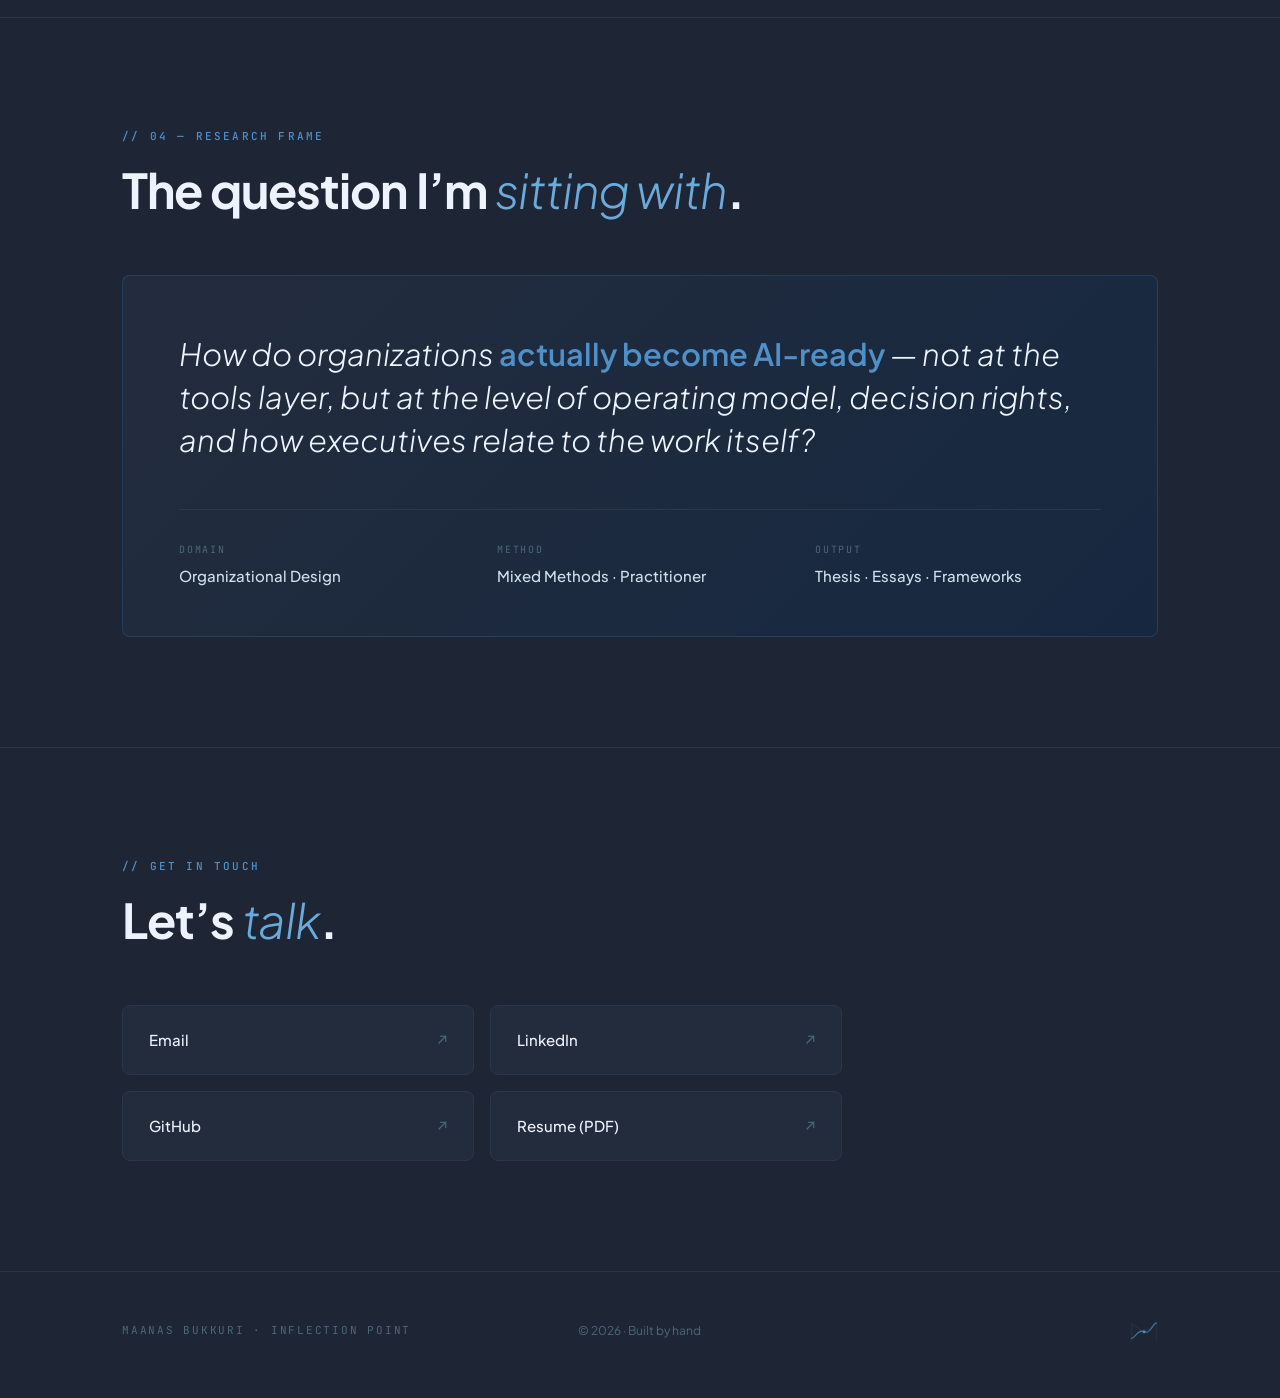
==== commit a4ea8b54: "iterate: tighten copy, add resume PDF, add company tiles with logos - Hero: drop "DBA Research" from" ====
--- a/index.html
+++ b/index.html
@@ -17,419 +17,7 @@
 <link rel="preconnect" href="https://fonts.gstatic.com" crossorigin />
 <link href="https://fonts.googleapis.com/css2?family=Plus+Jakarta+Sans:ital,wght@0,300;0,400;0,500;0,600;0,700;0,800;1,300;1,400&family=JetBrains+Mono:wght@400;500&display=swap" rel="stylesheet" />
 
-<style>
-  /* ---------- tokens ---------- */
-  :root, [data-theme="dark"] {
-    --bg-base:        #1e2635;
-    --bg-deep:        #162840;
-    --bg-deepest:     #12202e;
-    --bg-elevated:    #232c3d;
-    --surface-strong: rgba(80, 144, 200, 0.08);
-    --surface-border: rgba(80, 144, 200, 0.20);
-    --rule:           #2a3848;
-
-    --accent:         #5090c8;
-    --accent-bright:  #6aabdc;
-    --accent-soft:    #8ab8d4;
-
-    --text-primary:   #eef4ff;
-    --text-body:      #d0e0ec;
-    --text-secondary: #8aaec4;
-    --text-muted:     #4a6878;
-
-    --nav-bg:         rgba(30, 38, 53, 0.72);
-    --nav-bg-scrolled: rgba(18, 32, 46, 0.86);
-  }
-  [data-theme="light"] {
-    --bg-base:        #f4f7fb;
-    --bg-deep:        #e9eff6;
-    --bg-deepest:     #dde6f0;
-    --bg-elevated:    #ffffff;
-    --surface-strong: rgba(80, 144, 200, 0.08);
-    --surface-border: rgba(80, 144, 200, 0.28);
-    --rule:           #cdd8e4;
-
-    --accent:         #2e6fa8;
-    --accent-bright:  #1d5a93;
-    --accent-soft:    #4a86bd;
-
-    --text-primary:   #0e1a2c;
-    --text-body:      #1f2d40;
-    --text-secondary: #41566c;
-    --text-muted:     #6e8194;
-
-    --nav-bg:         rgba(244, 247, 251, 0.78);
-    --nav-bg-scrolled: rgba(233, 239, 246, 0.92);
-  }
-
-  /* ---------- base ---------- */
-  *, *::before, *::after { box-sizing: border-box; }
-  html { scroll-behavior: smooth; -webkit-font-smoothing: antialiased; -moz-osx-font-smoothing: grayscale; }
-  body {
-    margin: 0;
-    font-family: 'Plus Jakarta Sans', system-ui, -apple-system, Segoe UI, Roboto, sans-serif;
-    font-weight: 400;
-    color: var(--text-body);
-    background: var(--bg-base);
-    line-height: 1.6;
-    overflow-x: hidden;
-    transition: background-color 0.3s ease, color 0.3s ease;
-  }
-  ::selection { background: var(--accent); color: var(--bg-deepest); }
-
-  a { color: var(--accent); text-decoration: none; transition: color 0.2s ease; }
-  a:hover { color: var(--accent-bright); }
-
-  h1, h2, h3, h4 { color: var(--text-primary); font-weight: 600; line-height: 1.2; margin: 0 0 0.5em; }
-  p { margin: 0 0 1em; }
-  em { font-style: italic; font-weight: 300; color: var(--accent-bright); }
-
-  .accent { color: var(--accent); }
-  .mono { font-family: 'JetBrains Mono', ui-monospace, SFMono-Regular, Menlo, monospace; }
-
-  .container { max-width: 1100px; margin: 0 auto; padding: 0 32px; }
-
-  /* ---------- nav ---------- */
-  nav.nav {
-    position: fixed; top: 0; left: 0; right: 0; z-index: 50;
-    background: var(--nav-bg);
-    backdrop-filter: saturate(160%) blur(14px);
-    -webkit-backdrop-filter: saturate(160%) blur(14px);
-    border-bottom: 1px solid transparent;
-    transition: background-color 0.25s ease, border-color 0.25s ease;
-  }
-  nav.nav.scrolled {
-    background: var(--nav-bg-scrolled);
-    border-bottom-color: var(--rule);
-  }
-  .nav-inner {
-    display: flex; align-items: center; justify-content: space-between;
-    padding: 14px 32px;
-    max-width: 1240px; margin: 0 auto;
-  }
-  .brand { display: flex; align-items: center; gap: 12px; color: var(--text-primary); }
-  .brand:hover { color: var(--text-primary); }
-  .brand-mark { display: block; flex-shrink: 0; }
-  .brand-text { display: flex; flex-direction: column; line-height: 1.05; }
-  .brand-name { font-weight: 600; font-size: 15px; letter-spacing: 0.01em; color: var(--text-primary); }
-  .brand-sub  { font-family: 'JetBrains Mono', monospace; font-size: 10px; letter-spacing: 0.18em; text-transform: uppercase; color: var(--text-muted); margin-top: 2px; }
-
-  .nav-right { display: flex; align-items: center; gap: 28px; }
-  .nav-links { display: flex; gap: 24px; }
-  .nav-links a {
-    font-size: 13px; font-weight: 500; color: var(--text-secondary); letter-spacing: 0.01em;
-  }
-  .nav-links a:hover { color: var(--accent); }
-
-  .theme-toggle {
-    background: transparent; border: 1px solid var(--surface-border);
-    width: 34px; height: 34px; border-radius: 8px;
-    color: var(--text-secondary); cursor: pointer;
-    display: inline-flex; align-items: center; justify-content: center;
-    transition: border-color 0.2s ease, color 0.2s ease, background-color 0.2s ease;
-  }
-  .theme-toggle:hover { color: var(--accent); border-color: var(--accent); background: var(--surface-strong); }
-  .theme-toggle svg { width: 16px; height: 16px; }
-  [data-theme="dark"]  .theme-toggle .icon-sun  { display: block; }
-  [data-theme="dark"]  .theme-toggle .icon-moon { display: none; }
-  [data-theme="light"] .theme-toggle .icon-sun  { display: none; }
-  [data-theme="light"] .theme-toggle .icon-moon { display: block; }
-
-  /* ---------- hero ---------- */
-  .hero {
-    position: relative; overflow: hidden;
-    padding: 180px 0 120px;
-    background: linear-gradient(180deg, var(--bg-deep) 0%, var(--bg-base) 80%);
-  }
-  .hero-inner { position: relative; z-index: 2; max-width: 880px; }
-
-  .hero-eyebrow {
-    display: inline-flex; align-items: center; gap: 10px;
-    font-family: 'JetBrains Mono', monospace; font-size: 12px; font-weight: 500;
-    letter-spacing: 0.14em; text-transform: uppercase; color: var(--text-secondary);
-    margin-bottom: 28px;
-    opacity: 0; transform: translateY(8px);
-    animation: fadeUp 0.7s 0.05s ease forwards;
-  }
-  .pulse-dot {
-    width: 8px; height: 8px; border-radius: 50%;
-    background: #4ade80; box-shadow: 0 0 0 0 rgba(74, 222, 128, 0.55);
-    animation: pulse 2.4s ease-in-out infinite;
-  }
-
-  .hero-title {
-    font-size: clamp(44px, 7vw, 84px);
-    font-weight: 700; line-height: 1.04; letter-spacing: -0.025em;
-    color: var(--text-primary);
-    margin: 0 0 32px;
-    opacity: 0; transform: translateY(14px);
-    animation: fadeUp 0.8s 0.18s ease forwards;
-  }
-  .hero-title .ships {
-    font-style: italic; font-weight: 300; color: var(--accent-bright);
-  }
-  .hero-title .period { color: var(--accent); }
-
-  .hero-lede {
-    font-size: clamp(18px, 1.4vw, 22px);
-    line-height: 1.55; max-width: 720px; color: var(--text-body);
-    margin-bottom: 40px;
-    opacity: 0; transform: translateY(14px);
-    animation: fadeUp 0.8s 0.32s ease forwards;
-  }
-  .hero-lede strong { font-weight: 600; color: var(--text-primary); }
-
-  .hero-meta {
-    display: flex; flex-wrap: wrap; gap: 36px;
-    padding-top: 24px; border-top: 1px solid var(--rule);
-    opacity: 0; transform: translateY(14px);
-    animation: fadeUp 0.8s 0.46s ease forwards;
-  }
-  .hero-meta-item { display: flex; flex-direction: column; gap: 4px; min-width: 140px; }
-  .hero-meta-label {
-    font-family: 'JetBrains Mono', monospace; font-size: 10px;
-    letter-spacing: 0.16em; text-transform: uppercase; color: var(--text-muted);
-  }
-  .hero-meta-value {
-    font-size: 14px; font-weight: 500; color: var(--text-body);
-    display: inline-flex; align-items: center; gap: 8px;
-  }
-
-  /* decorative inflection curve bleeding off right edge */
-  .inflection-bg {
-    position: absolute; top: 50%; right: -160px; transform: translateY(-50%);
-    width: 720px; height: 720px;
-    pointer-events: none; opacity: 0.10; z-index: 1;
-  }
-  .inflection-bg svg { width: 100%; height: 100%; }
-
-  /* ---------- generic section ---------- */
-  section.block { padding: 110px 0; border-top: 1px solid var(--rule); }
-  .section-eyebrow {
-    font-family: 'JetBrains Mono', monospace; font-size: 11px; font-weight: 500;
-    letter-spacing: 0.20em; text-transform: uppercase; color: var(--accent);
-    margin-bottom: 16px;
-  }
-  .section-title {
-    font-size: clamp(32px, 4vw, 48px); font-weight: 700; letter-spacing: -0.02em;
-    color: var(--text-primary); margin: 0 0 56px; max-width: 780px;
-  }
-  .section-title em { font-style: italic; font-weight: 300; color: var(--accent-bright); }
-
-  .reveal { opacity: 0; transform: translateY(18px); transition: opacity 0.7s ease, transform 0.7s ease; }
-  .reveal.is-visible { opacity: 1; transform: translateY(0); }
-
-  /* ---------- 01 approach ---------- */
-  .approach-grid {
-    display: grid; grid-template-columns: 320px 1fr; gap: 80px;
-    align-items: start;
-  }
-  .approach-callout {
-    position: sticky; top: 110px;
-    padding: 32px;
-    background: var(--surface-strong);
-    border: 1px solid var(--surface-border);
-    border-left: 3px solid var(--accent);
-    border-radius: 4px;
-  }
-  .approach-callout-label {
-    font-family: 'JetBrains Mono', monospace; font-size: 10px; font-weight: 500;
-    letter-spacing: 0.20em; text-transform: uppercase; color: var(--accent);
-    margin-bottom: 18px;
-  }
-  .approach-callout-quote {
-    font-size: 17px; font-weight: 400; line-height: 1.55;
-    color: var(--text-primary); font-style: italic;
-  }
-  .approach-body p {
-    font-size: 17px; line-height: 1.75; color: var(--text-body);
-    margin: 0 0 1.4em;
-  }
-  .approach-body p:last-child { margin-bottom: 0; }
-  .approach-body em { font-style: italic; font-weight: 300; color: var(--accent-bright); }
-
-  /* ---------- 02 work cards ---------- */
-  .work-grid {
-    display: grid; grid-template-columns: repeat(2, 1fr); gap: 24px;
-  }
-  .work-card {
-    position: relative;
-    padding: 36px 32px 32px;
-    background: var(--bg-elevated);
-    border: 1px solid var(--rule);
-    border-radius: 8px;
-    transition: transform 0.25s ease, border-color 0.25s ease, box-shadow 0.25s ease;
-  }
-  .work-card:hover { transform: translateY(-3px); border-color: var(--surface-border); box-shadow: 0 18px 40px -24px rgba(0,0,0,0.45); }
-  .work-card-status {
-    display: inline-flex; align-items: center; gap: 8px;
-    font-family: 'JetBrains Mono', monospace; font-size: 10px; font-weight: 500;
-    letter-spacing: 0.16em; text-transform: uppercase; color: var(--accent);
-    margin-bottom: 18px;
-  }
-  .work-card-status .dot {
-    width: 6px; height: 6px; border-radius: 50%; background: var(--accent);
-    animation: pulse 2.6s ease-in-out infinite;
-  }
-  .work-card h3 { font-size: 22px; margin: 0 0 14px; color: var(--text-primary); }
-  .work-card p { font-size: 15px; line-height: 1.65; color: var(--text-body); margin: 0 0 22px; }
-  .work-card-tags {
-    display: flex; flex-wrap: wrap; gap: 8px;
-    padding-top: 18px; border-top: 1px solid var(--rule);
-  }
-  .work-card-tag {
-    font-family: 'JetBrains Mono', monospace; font-size: 10px; font-weight: 500;
-    letter-spacing: 0.10em; color: var(--text-muted);
-    padding: 4px 10px; border: 1px solid var(--rule); border-radius: 999px;
-  }
-
-  /* ---------- 03 history ---------- */
-  .track-list { display: flex; flex-direction: column; gap: 0; }
-  .track-row {
-    display: grid; grid-template-columns: 160px 1fr 1.4fr; gap: 32px;
-    padding: 28px 0; border-top: 1px solid var(--rule);
-    align-items: baseline;
-  }
-  .track-row:last-child { border-bottom: 1px solid var(--rule); }
-  .track-row:hover .track-role { color: var(--accent); }
-  .track-period {
-    font-family: 'JetBrains Mono', monospace; font-size: 12px; font-weight: 500;
-    letter-spacing: 0.10em; color: var(--text-muted);
-  }
-  .track-role {
-    font-size: 18px; font-weight: 600; color: var(--text-primary);
-    transition: color 0.2s ease;
-  }
-  .track-role-sub {
-    display: block; font-family: 'JetBrains Mono', monospace; font-size: 11px;
-    font-weight: 400; letter-spacing: 0.05em; color: var(--text-muted);
-    margin-top: 4px; text-transform: none;
-  }
-  .track-detail { font-size: 15px; line-height: 1.65; color: var(--text-secondary); }
-
-  /* ---------- 04 research ---------- */
-  .thesis-frame {
-    padding: 56px 56px 48px;
-    background: linear-gradient(135deg, var(--bg-elevated) 0%, var(--bg-deep) 100%);
-    border: 1px solid var(--surface-border);
-    border-radius: 8px;
-    position: relative;
-  }
-  .thesis-question {
-    font-size: clamp(22px, 2.4vw, 32px);
-    font-weight: 300; font-style: italic; line-height: 1.4;
-    color: var(--text-primary);
-    margin: 0 0 48px;
-    max-width: 900px;
-  }
-  .thesis-question .key {
-    font-style: normal; font-weight: 600; color: var(--accent);
-  }
-  .thesis-meta {
-    display: grid; grid-template-columns: repeat(3, 1fr); gap: 32px;
-    padding-top: 32px; border-top: 1px solid var(--rule);
-  }
-  .thesis-meta-item { display: flex; flex-direction: column; gap: 6px; }
-  .thesis-meta-label {
-    font-family: 'JetBrains Mono', monospace; font-size: 10px;
-    letter-spacing: 0.18em; text-transform: uppercase; color: var(--text-muted);
-  }
-  .thesis-meta-value { font-size: 15px; font-weight: 500; color: var(--text-body); }
-
-  /* ---------- contact ---------- */
-  .contact-grid {
-    display: grid; grid-template-columns: repeat(2, 1fr); gap: 16px;
-    max-width: 720px;
-  }
-  .contact-link {
-    display: flex; align-items: center; justify-content: space-between;
-    padding: 22px 26px;
-    background: var(--bg-elevated);
-    border: 1px solid var(--rule);
-    border-radius: 8px;
-    color: var(--text-primary);
-    font-weight: 500; font-size: 15px;
-    transition: border-color 0.2s ease, transform 0.2s ease, color 0.2s ease;
-  }
-  .contact-link:hover { border-color: var(--accent); color: var(--accent); transform: translateY(-2px); }
-  .contact-link .arrow {
-    font-family: 'JetBrains Mono', monospace; color: var(--text-muted);
-    transition: transform 0.2s ease, color 0.2s ease;
-  }
-  .contact-link:hover .arrow { color: var(--accent); transform: translate(3px, -3px); }
-
-  /* ---------- footer ---------- */
-  footer.footer {
-    padding: 48px 0 56px;
-    border-top: 1px solid var(--rule);
-    color: var(--text-muted);
-  }
-  .footer-inner {
-    display: grid; grid-template-columns: 1fr 1fr 1fr;
-    align-items: center; gap: 24px;
-  }
-  .footer-left {
-    font-family: 'JetBrains Mono', monospace; font-size: 11px;
-    letter-spacing: 0.16em; text-transform: uppercase; color: var(--text-muted);
-  }
-  .footer-mid {
-    text-align: center; font-size: 12px; color: var(--text-muted);
-  }
-  .footer-right {
-    display: flex; justify-content: flex-end; align-items: center;
-    color: var(--text-muted);
-  }
-
-  /* ---------- animations ---------- */
-  @keyframes fadeUp {
-    from { opacity: 0; transform: translateY(14px); }
-    to   { opacity: 1; transform: translateY(0); }
-  }
-  @keyframes pulse {
-    0%, 100% { box-shadow: 0 0 0 0 rgba(74, 222, 128, 0.55); }
-    50%      { box-shadow: 0 0 0 8px rgba(74, 222, 128, 0); }
-  }
-
-  /* ---------- responsive ---------- */
-  @media (max-width: 880px) {
-    .container { padding: 0 22px; }
-    .nav-inner { padding: 12px 22px; }
-    .nav-links { gap: 16px; }
-    .nav-links a { font-size: 12px; }
-    .brand-sub { display: none; }
-
-    .hero { padding: 140px 0 80px; }
-    .hero-meta { gap: 22px; }
-    .inflection-bg { display: none; }
-
-    section.block { padding: 80px 0; }
-    .section-title { margin-bottom: 40px; }
-
-    .approach-grid { grid-template-columns: 1fr; gap: 32px; }
-    .approach-callout { position: static; }
-
-    .work-grid { grid-template-columns: 1fr; }
-
-    .track-row { grid-template-columns: 1fr; gap: 8px; padding: 22px 0; }
-
-    .thesis-frame { padding: 36px 28px 32px; }
-    .thesis-meta { grid-template-columns: 1fr; gap: 20px; }
-
-    .contact-grid { grid-template-columns: 1fr; }
-
-    .footer-inner { grid-template-columns: 1fr; text-align: center; gap: 18px; }
-    .footer-right { justify-content: center; }
-  }
-
-  @media (prefers-reduced-motion: reduce) {
-    *, *::before, *::after {
-      animation-duration: 0.001ms !important;
-      animation-iteration-count: 1 !important;
-      transition-duration: 0.001ms !important;
-    }
-    .reveal { opacity: 1; transform: none; }
-  }
-</style>
+<link rel="stylesheet" href="styles.css" />
 </head>
 <body>
 
@@ -490,12 +78,11 @@
       </div>
       <div class="hero-meta-item">
         <span class="hero-meta-label">Currently building</span>
-        <span class="hero-meta-value">Runway · DBA Research</span>
-      </div>
-    </div>
-  </div>
-
-  <!-- decorative inflection curve, bleeds off right edge -->
+        <span class="hero-meta-value">Runway</span>
+      </div>
+    </div>
+  </div>
+
   <div class="inflection-bg" aria-hidden="true">
     <svg viewBox="0 0 800 800" xmlns="http://www.w3.org/2000/svg">
       <path d="M40 700 C 200 700, 280 380, 420 400 C 560 420, 640 100, 780 100"
@@ -522,10 +109,8 @@
       </aside>
 
       <div class="approach-body reveal">
-        <p>The shape of product leadership has changed a lot in twenty years — more strategy meetings, more dashboards, more layers between the executive and what actually ships. There are good reasons for most of it. But for me, the work gets sharper when I stay close to it.</p>
-        <p>I write specs. I sketch flows. I prototype features. I’ll ship code when the situation calls for it. Not because I don’t trust my team — <em>because that’s how I stay calibrated to what they need from me</em>, and how I notice the small things that turn into big things later.</p>
-        <p>The AI shift is making this matter in a new way. The teams figuring out where AI actually fits aren’t doing it from reports — they’re doing it by using the tools, hitting the limits, and forming opinions from the inside. When the executive shares that experience, decisions get sharper. When they don’t, strategy starts drifting from how the work is actually changing.</p>
-        <p>That’s the model I bring: a player-coach who builds and leads. Senior enough to set direction. Hands-on enough to keep that direction grounded.</p>
+        <p>The shape of product leadership has shifted in twenty years — more strategy meetings, more dashboards, more layers between the executive and what actually ships. For me, the work gets sharper when I stay close to it. I write specs. I sketch flows. I prototype features. I’ll ship code when the situation calls for it — <em>because that’s how I stay calibrated to what teams need</em>, and how I notice the small things that turn into big things later.</p>
+        <p>The AI shift is making this matter in a new way. The teams figuring out where AI actually fits aren’t doing it from reports — they’re doing it by using the tools, hitting the limits, and forming opinions from the inside. When the executive shares that experience, decisions get sharper. When they don’t, strategy drifts from how the work is actually changing.</p>
       </div>
     </div>
   </div>
@@ -550,34 +135,15 @@
       </article>
 
       <article class="work-card reveal">
-        <div class="work-card-status"><span class="dot"></span>Active Research</div>
-        <h3>AI-Ready Organizations</h3>
-        <p>DBA thesis exploring what actually makes an organization ready to work with AI — not at the tools layer, but at the level of how decisions get made and who has authority to change them. The question I’m trying to answer for myself before I have to answer it for anyone else.</p>
+        <div class="work-card-status"><span class="dot"></span>In Development · Q3 2026</div>
+        <h3>AI-Readiness Framework</h3>
+        <p>A working diagnostic from my dissertation — the operating-model and decision-rights factors that determine whether an organization can move AI from experimentation into production. Frameworks and case studies coming Q3 2026.</p>
         <div class="work-card-tags">
           <span class="work-card-tag">Doctoral Research</span>
           <span class="work-card-tag">Org Design</span>
           <span class="work-card-tag">AI Strategy</span>
         </div>
       </article>
-
-      <article class="work-card reveal">
-        <div class="work-card-status"><span class="dot"></span>Coming Soon</div>
-        <h3>Field Notes</h3>
-        <p>Writing on what changes for product leaders when the work itself is changing — and what doesn’t. Mostly notes from the thesis, in shorter form.</p>
-        <div class="work-card-tags">
-          <span class="work-card-tag">Essays</span>
-          <span class="work-card-tag">2026</span>
-        </div>
-      </article>
-
-      <article class="work-card reveal">
-        <div class="work-card-status"><span class="dot"></span>Coming Soon</div>
-        <h3>More to ship</h3>
-        <p>Slots reserved for what comes next. A few small products in early stages. The pattern matters more than any single one — consistent shipping is the only portfolio that compounds.</p>
-        <div class="work-card-tags">
-          <span class="work-card-tag">2026</span>
-        </div>
-      </article>
     </div>
   </div>
 </section>
@@ -585,36 +151,96 @@
 <!-- ============ 03 HISTORY ============ -->
 <section class="block" id="history">
   <div class="container">
-    <div class="section-eyebrow reveal">// 03 — History</div>
+    <div class="section-eyebrow reveal">// 03 — Trajectory</div>
     <h2 class="section-title reveal">Twelve years <em>in product</em>.</h2>
 
-    <div class="track-list">
-      <div class="track-row reveal">
-        <div class="track-period">2022 — 2026</div>
+    <div class="trajectory">
+      <ul class="trajectory-shape reveal">
+        <li>Eighteen years in enterprise software · twelve leading product.</li>
+        <li>Nine companies, from federal contractor to Fortune 100.</li>
+        <li>Entertainment · financial services · advertising · retail.</li>
+      </ul>
+
+      <div class="companies-row reveal" aria-label="Companies, most recent first">
+        <div class="company-tile">
+          <div class="company-logo">
+            <img src="assets/companies/ep.png" alt="Entertainment Partners" loading="lazy" />
+          </div>
+          <div class="company-name">Entertainment Partners</div>
+          <div class="company-dates">2024 — 2026</div>
+        </div>
+
+        <div class="company-tile">
+          <div class="company-logo">
+            <svg viewBox="0 0 1000 997.5" xmlns="http://www.w3.org/2000/svg" aria-label="American Express"><g transform="translate(-55.5,-1002.3452)"><path d="m 55.5,1002.3454 997.5168,0 0,538.4893 -49.3744,77.1475 49.3744,68.6613 0,313.2187 -997.5168,0 0,-507.6304 L 86.358989,1456.744 55.5,1422.7991 Z" fill="#016fd0"/><path d="m 249.14015,1697.4441 0,-156.6094 165.82027,0 17.79072,23.1924 18.37901,-23.1924 601.88665,0 0,145.8088 c 0,0 -15.7404,10.644 -33.9449,10.8006 l -333.27706,0 -20.05834,-24.6872 0,24.6872 -65.72965,0 0,-42.1418 c 0,0 -8.97877,5.8825 -28.39026,5.8825 l -22.37277,0 0,36.2593 -99.52024,0 -17.7653,-23.6898 -18.03807,23.6898 z" fill="#ffffff"/><path d="m 55.5,1422.7991 37.393125,-87.1766 64.667505,0 21.22103,48.8328 0,-48.8328 80.38767,0 12.63289,35.2949 12.24716,-35.2949 360.8573,0 0,17.7439 c 0,0 18.96995,-17.7439 50.14586,-17.7439 l 117.08499,0.4092 20.85469,48.1937 0,-48.6029 67.27259,0 18.5154,27.6834 0,-27.6834 67.88977,0 0,156.6093 -67.88977,0 -17.74392,-27.7731 0,27.7731 -98.83835,0 -9.93959,-24.6872 -26.57108,0 -9.77781,24.6872 -67.02872,0 c -26.82589,0 -43.97406,-17.3816 -43.97406,-17.3816 l 0,17.3816 -101.06318,0 -20.05835,-24.6872 0,24.6872 -375.80462,0 -9.93274,-24.6872 -26.48635,0 -9.86254,24.6872 -46.1989,0 z" fill="#ffffff"/><path d="m 106.12803,1354.9291 -50.435161,117.2641 32.835892,0 9.305914,-23.4816 54.099665,0 9.2577,23.4816 33.55915,0 -50.38695,-117.2641 -38.23621,0 z m 18.66004,27.2909 16.49028,41.0329 -33.02877,0 16.53849,-41.0329 z" fill="#016fd0"/><path d="m 198.22282,1472.1735 0,-117.2642 46.66163,0.1733 27.13999,75.6045 26.4901,-75.7778 46.28848,0 0,117.2642 -29.31604,0 0,-86.4052 -31.07562,86.4052 -25.71023,0 -31.16227,-86.4052 0,86.4052 z" fill="#016fd0"/><path d="m 364.86136,1472.1735 0,-117.2642 95.66287,0 0,26.2302 -66.03824,0 0,20.0583 64.49529,0 0,24.6872 -64.49529,0 0,20.8298 66.03824,0 0,25.4587 z" fill="#016fd0"/><path d="m 477.49667,1354.9291 0,117.2641 29.31604,0 0,-41.6596 12.34359,0 35.15032,41.6596 35.82536,0 -38.57374,-43.2025 c 15.8309,-1.3359 32.16085,-14.9233 32.16085,-36.0182 0,-24.6765 -19.36827,-38.0434 -40.98459,-38.0434 l -65.23783,0 z m 29.31604,26.2301 33.51093,0 c 8.03881,0 13.88655,6.2882 13.88655,12.3436 0,7.7905 -7.57673,12.3436 -13.45259,12.3436 l -33.94489,0 0,-24.6872 z" fill="#016fd0"/><path d="m 625.61982,1472.1735 -29.93322,0 0,-117.2642 29.93322,0 z" fill="#016fd0"/><path d="m 696.59549,1472.1735 -6.4611,0 c -31.26172,0 -50.24229,-24.6292 -50.24229,-58.1499 0,-34.3488 18.76806,-59.1143 58.24634,-59.1143 l 32.40194,0 0,27.7731 -33.58657,0 c -16.026,0 -27.35994,12.5067 -27.35994,31.6305 0,22.7096 12.95987,32.2476 31.63047,32.2476 l 7.71474,0 z" fill="#016fd0"/><path d="m 760.3868,1354.9291 -50.43515,117.2641 32.83589,0 9.30591,-23.4816 54.09967,0 9.25769,23.4816 33.55915,0 -50.38694,-117.2641 -38.23622,0 z m 18.66005,27.2909 16.49027,41.0329 -33.02876,0 16.53849,-41.0329 z" fill="#016fd0"/><path d="m 852.43338,1472.1735 0,-117.2642 37.27187,0 47.59035,73.6759 0,-73.6759 29.31604,0 0,117.2642 -36.06644,0 -48.79578,-75.6045 0,75.6045 z" fill="#016fd0"/><path d="m 269.1985,1677.3858 0,-117.2642 95.66286,0 0,26.2302 -66.03823,0 0,20.0583 64.49528,0 0,24.6872 -64.49528,0 0,20.8298 66.03823,0 0,25.4587 z" fill="#016fd0"/><path d="m 737.94653,1677.3858 0,-117.2642 95.66287,0 0,26.2302 -66.03824,0 0,20.0583 64.1867,0 0,24.6872 -64.1867,0 0,20.8298 66.03824,0 0,25.4587 z" fill="#016fd0"/><path d="m 368.57408,1677.3858 46.57779,-57.9089 -47.68678,-59.3553 36.93435,0 28.39991,36.6932 28.49635,-36.6932 35.48784,0 -47.05996,58.6321 46.66353,58.6321 -36.92851,0 -27.57537,-36.1148 -26.90518,36.1148 z" fill="#016fd0"/><path d="m 499.86944,1560.1414 0,117.2641 30.08751,0 0,-37.0308 30.85899,0 c 26.11107,0 45.90274,-13.8524 45.90274,-40.7917 0,-22.3164 -15.52271,-39.4416 -42.09358,-39.4416 l -64.75566,0 z m 30.08751,26.5194 32.49837,0 c 8.43546,0 14.46515,5.1701 14.46515,13.5008 0,7.8262 -5.99925,13.5008 -14.56158,13.5008 l -32.40194,0 0,-27.0016 z" fill="#016fd0"/><path d="m 619.44802,1560.1216 0,117.2642 29.31604,0 0,-41.6597 12.34359,0 35.15032,41.6597 35.82536,0 -38.57374,-43.2026 c 15.83089,-1.3361 32.16085,-14.9233 32.16085,-36.0183 0,-24.6764 -19.36827,-38.0433 -40.98459,-38.0433 l -65.23783,0 z m 29.31604,26.2302 33.51093,0 c 8.03881,0 13.88654,6.2881 13.88654,12.3435 0,7.7906 -7.57673,12.3436 -13.45259,12.3436 l -33.94488,0 0,-24.6871 z" fill="#016fd0"/><path d="m 847.18735,1677.3858 0,-25.4587 58.67066,0 c 8.68115,0 12.44003,-4.6912 12.44003,-9.8363 0,-4.9296 -3.74703,-9.9134 -12.44003,-9.9134 l -26.5126,0 c -23.04571,0 -35.88042,-14.0409 -35.88042,-35.1214 0,-18.8023 11.75348,-36.9344 45.99918,-36.9344 l 57.08913,0 -12.3436,26.3844 -49.37438,0 c -9.43821,0 -12.3436,4.9526 -12.3436,9.6821 0,4.8612 3.59036,10.222 10.80065,10.222 l 27.77309,0 c 25.69029,0 36.83792,14.5724 36.83792,33.6556 0,20.5163 -12.42212,37.3201 -38.23646,37.3201 z" fill="#016fd0"/><path d="m 954.78398,1677.3858 0,-25.4587 58.67062,0 c 8.6812,0 12.4401,-4.6912 12.4401,-9.8363 0,-4.9296 -3.7471,-9.9134 -12.4401,-9.9134 l -26.51256,0 c -23.04571,0 -35.88043,-14.0409 -35.88043,-35.1214 0,-18.8023 11.75348,-36.9344 45.99918,-36.9344 l 57.08911,0 -12.3436,26.3844 -49.37436,0 c -9.4382,0 -12.34359,4.9526 -12.34359,9.6821 0,4.8612 3.59035,10.222 10.80064,10.222 l 27.77311,0 c 25.6903,0 36.8379,14.5724 36.8379,33.6556 0,20.5163 -12.4221,37.3201 -38.2365,37.3201 z" fill="#016fd0"/></g></svg>
+          </div>
+          <div class="company-name">American Express</div>
+          <div class="company-dates">2021 — 2024</div>
+        </div>
+
+        <div class="company-tile">
+          <div class="company-logo company-logo--chirp">
+            <svg width="38" height="35" viewBox="0 0 38 35" fill="none" xmlns="http://www.w3.org/2000/svg" aria-label="Chirp"><path d="M37.2406 24.5951L18.2153 12.1958C18.1111 12.1289 18.0967 11.9836 18.1834 11.8935C18.2586 11.8121 18.331 11.7278 18.4033 11.6405C18.5016 11.5388 18.6202 11.376 18.7649 11.1463C18.8777 10.969 18.9731 10.7829 19.0599 10.5939C19.0657 10.5823 19.0715 10.5736 19.0773 10.562C20.2257 7.99779 19.2103 4.57309 19.2103 4.57309C19.193 4.50913 19.1409 4.45098 19.0686 4.43645L15.7622 3.61952C15.7622 3.61952 15.7565 3.61952 15.7536 3.61952C15.7536 3.61952 15.7478 3.61952 15.7449 3.61952L8.01272 1.70657C7.86512 1.9217 7.72922 2.16882 7.55852 2.3636C7.46022 2.47408 7.28662 2.60199 7.16512 2.59037C6.86142 2.55548 6.56632 2.4421 6.23942 2.35197C6.31462 2.01474 6.38992 1.68331 6.47082 1.32573L1.16272 0.00584813C1.05572 -0.0203168 0.951618 0.043642 0.925518 0.151209C0.740418 0.907086 0.558117 1.66006 0.370117 2.43338C0.488717 2.47698 0.57842 2.52641 0.67392 2.54676C2.03342 2.83457 3.34092 3.28228 4.59062 3.8928C6.10642 4.63414 7.48042 5.55282 8.52182 6.93084C9.05402 7.63439 9.46192 8.39027 9.64132 9.23917C9.88142 10.7916 10.8446 12.1667 12.2563 12.9052C12.372 12.9662 12.4009 13.1116 12.317 13.2104C11.2785 14.4315 10.6479 16.0159 10.6479 17.7486C10.6479 21.2954 13.2803 24.223 16.6879 24.6707C16.8759 24.6939 17.0206 24.8509 17.0206 25.0428V28.8978C17.0206 29.0083 17.1102 29.0955 17.2173 29.0955H18.9703C19.0802 29.0955 19.167 29.0053 19.167 28.8978V25.3393C19.167 25.13 19.3347 24.9614 19.543 24.9614H37.1336C37.3303 24.9614 37.4055 24.7056 37.2406 24.598M11.3566 7.6809C11.7934 5.90169 13.5811 4.81439 15.3515 5.25338C17.1218 5.69237 18.2037 7.48903 17.7669 9.26824C17.3301 11.0475 15.5424 12.1348 13.772 11.6958C12.0017 11.2568 10.9198 9.46012 11.3566 7.6809ZM17.5962 22.0629C17.5297 22.0629 17.466 22.0542 17.3995 22.0542C15.1258 21.9495 13.3063 20.0627 13.3063 17.7515C13.3063 16.5072 13.8357 15.3879 14.6804 14.6001C15.0101 14.2919 15.3891 14.0303 15.8056 13.8384L17.2578 14.7803C16.8528 15.574 16.6214 16.4723 16.6214 17.423C16.6214 19.2255 17.44 20.8361 18.7215 21.9088C18.3628 22.0077 17.9896 22.0629 17.602 22.0629M24.9697 22.7606C24.9032 22.7606 24.8367 22.7519 24.7701 22.7519C24.0846 22.7287 23.4308 22.5891 22.8262 22.3449C21.9787 22.0048 21.2295 21.4698 20.6336 20.7925C19.7253 19.7633 19.167 18.4114 19.167 16.9288C19.167 16.6351 19.1959 16.3502 19.2393 16.0682L21.8861 17.7864L24.3507 19.3883L26.9397 21.0716L28.1054 21.8274C27.2 22.4147 26.1239 22.7606 24.9668 22.7606" fill="currentColor"/></svg>
+          </div>
+          <div class="company-name">Chirp</div>
+          <div class="company-dates">2017 — 2020</div>
+        </div>
+
+        <div class="company-tile">
+          <div class="company-logo">
+            <svg viewBox="0 0 611.46 108.23" xmlns="http://www.w3.org/2000/svg" aria-label="GUESS"><path fill="#000" d="M64.28 54.66l1.64.19c6.72.36 8.89 1.63 9.62 2.18.55.54 1.82 2.35 1.82 9.43v23.99a3.56 3.56 0 0 1-.73 2.54c-.36.36-1.45 1.09-6 2.54a28 28 0 0 1-6.72 1.46 41 41 0 0 1-6.18.54 34.43 34.43 0 0 1-25.77-11.08c-6.91-7.45-10.5-18-10.5-31.24 0-16.16 3.45-28 10.54-35 7.04-6.76 15.21-10.4 24.29-10.4s16.16 2.9 21.79 8.9q4.63 5.18 9.26 15.8l.55 1.09h6.57L93.16.36H86.8l-.54 1.09a7.28 7.28 0 0 1-1.8 2.91c-.36.36-1.09.73-3.44.73-.19 0-1.82-.19-9.27-2.36A65.62 65.62 0 0 0 53.95.18C37.46.18 23.79 6 13.8 17.45A54.9 54.9 0 0 0 0 54.66c0 16.35 5.81 29.79 17.46 39.59 10.36 8.9 23.25 13.26 38.5 13.26a77.8 77.8 0 0 0 25.61-4.54c11.8-4 14.16-6.36 14.16-8.72v-29.6c0-4.18.91-7.08 2.36-8.35.54-.37 2-1.1 6.35-1.46l1.64-.18v-6.21h-41.8zM213.74 8.35l1.64.19c4.9.54 8.35 1.63 10 3.45.91.9 2.36 4.17 2.36 14.16v39.23c0 9.26-1.09 16.16-3.27 20.52-4 7.63-11.44 11.44-23.24 11.44-10.53 0-17.62-3.63-21.25-11.08-2-4.18-3.09-10.17-3.09-17.61V20.16c0-6.54 1.27-8.54 2-9.26s3.09-2 10.17-2.36l1.63-.18V2h-46.14v6.35l1.63.19c6.91.54 9.27 1.81 10 2.54s2 2.72 2 9.26v47c0 9.62 1.63 17.43 5.09 23.42 6.17 11.08 18 16.9 34.86 16.9 17.07 0 28.88-5.82 35.23-17.07 3.27-6 5.09-14.53 5.09-25.24V25.97c0-9.8 1.45-12.89 2.36-14 1.09-1.27 3.63-2.91 10.17-3.63l1.63-.18V2h-38.5v6.36zM374.64 77.36c-3.63 8.17-7.81 13.26-12.16 15.26-4.54 2.18-12 3.27-21.8 3.27-11.44 0-15.25-.36-16.52-.73-.36-.18-1.45-.36-1.45-3.63V56.12h21.43c7.63 0 10.17 1.45 10.89 2.18 1.09 1.09 2.55 3.81 3.82 10.71l.36 1.45h6.9V32.14h-6.9l-.36 1.46c-1.27 6.72-2.73 9.62-3.82 10.71-.72.91-3.26 2.36-10.89 2.36h-21.43v-32c0-2.36.36-2.91.36-2.91a5.85 5.85 0 0 1 2.73-.36h20.52c10.53 0 14.53 1.45 16 2.54s3.63 4.18 5.08 11.81l.36 1.45h7.27l-.91-25.24h-83.74v6.39l1.64.19c6.71.54 8.89 1.81 9.62 2.54s1.81 2.9 1.81 9.26v67c0 6.9-1.27 8.72-1.81 9.26-.73.73-3.09 1.82-9.81 2.55l-1.63.18v6.17h84.62l7.81-29h-7.81zM473.8 46.85l-13.26-8.17a45.55 45.55 0 0 1-10.53-8.35 13.1 13.1 0 0 1-3.09-8.72 10.31 10.31 0 0 1 4-8.72 15.07 15.07 0 0 1 9.63-3.27c4.9 0 10 1.82 15.07 5.45s8.72 10 11.08 19.25l.36 1.45h7.08L490.46 0h-6.18l-.36 1.27a10 10 0 0 1-1.27 3.09 3.62 3.62 0 0 1-2.35.72c-.19 0-1.46-.18-7.82-2.36A40.11 40.11 0 0 0 459.46 0c-8.72 0-16 2.72-21.43 8.17a27.51 27.51 0 0 0-8.17 20.34c0 6.17 2.35 11.8 6.89 17.07a49.81 49.81 0 0 0 9.63 7.81l12.89 8c7.27 4.54 12 8 14.17 10.17a15.61 15.61 0 0 1 4.72 11.62c0 4.91-1.45 8.72-4.54 11.44a16.9 16.9 0 0 1-11.26 4.18c-8.35 0-15.25-3.27-20.88-9.81-3.27-3.81-6.18-9.08-8.72-15.61l-.36-1.09h-6.72l5.08 35.77h6.36l.18-1.45a8.31 8.31 0 0 1 1.09-2.91c.19-.54.91-.73 2-.73.18 0 1.64.19 8.17 2.55a46.92 46.92 0 0 0 15.26 2.72c9.62 0 17.8-2.9 24-8.35a27.14 27.14 0 0 0 9.62-21.07A26.21 26.21 0 0 0 492 62.3c-3.68-5.27-9.67-10.18-18.2-15.45zM606.19 61.38c-3.45-4.35-9.63-9.26-18-14.53l-13.26-8.17a45.77 45.77 0 0 1-10.47-8.35 13.1 13.1 0 0 1-3.09-8.72 10.31 10.31 0 0 1 4-8.72A15.07 15.07 0 0 1 575 9.62c4.9 0 10 1.82 15.07 5.45s8.72 10 11.08 19.25l.36 1.45h7.08L604.91 0h-6.18l-.36 1.27a10 10 0 0 1-1.27 3.09 3.63 3.63 0 0 1-2.36.72c-.18 0-1.45-.18-7.81-2.36A40.16 40.16 0 0 0 573.85 0c-8.71 0-16 2.72-21.43 8.17a27.55 27.55 0 0 0-8.17 20.34c0 6.17 2.36 11.8 6.9 17.07a49.72 49.72 0 0 0 9.62 7.81l12.9 8c7.26 4.54 12 8 14.17 10.17a15.64 15.64 0 0 1 4.72 11.62c0 4.91-1.46 8.72-4.72 11.44a17 17 0 0 1-11.27 4.18c-8.35 0-15.25-3.27-20.88-9.81-3.27-3.81-6.18-9.08-8.72-15.61l-.36-1.09h-6.72l5.08 35.77h6.36l.18-1.45a13.22 13.22 0 0 1 .91-2.91c.18-.54.9-.73 2-.73.19 0 1.64.19 8.18 2.55a46.81 46.81 0 0 0 15.25 2.72c9.63 0 17.8-2.9 24-8.35a27.15 27.15 0 0 0 9.61-21.08c.17-7.26-1.64-12.71-5.27-17.43z"/></svg>
+          </div>
+          <div class="company-name">GUESS</div>
+          <div class="company-dates">2017</div>
+        </div>
+
+        <div class="company-tile">
+          <div class="company-logo">
+            <svg viewBox="0 0 220 70" xmlns="http://www.w3.org/2000/svg" aria-label="HYFN">
+              <circle cx="35" cy="35" r="28" fill="none" stroke="#000" stroke-width="7"/>
+              <path d="M18 36 L46 36" stroke="#000" stroke-width="7" stroke-linecap="round" fill="none"/>
+              <path d="M46 36 Q56 36 53 46 Q49 53 40 50" stroke="#000" stroke-width="7" stroke-linecap="round" fill="none"/>
+              <text x="80" y="55" font-family="Plus Jakarta Sans, sans-serif" font-size="58" font-weight="800" fill="#000" letter-spacing="-1">hyfn</text>
+            </svg>
+          </div>
+          <div class="company-name">HYFN</div>
+          <div class="company-dates">2015 — 2017</div>
+        </div>
+
+        <div class="company-tile">
+          <div class="company-logo">
+            <svg width="185" height="41" viewBox="0 0 185 41" fill="none" xmlns="http://www.w3.org/2000/svg" aria-label="Appriss Retail"><path d="M178.046 6.39796H177.539V7.00661H178.046C178.299 7.00661 178.454 6.89337 178.454 6.69521C178.454 6.49704 178.299 6.3838 178.046 6.3838V6.39796ZM177.216 6.10071H178.06C178.525 6.10071 178.792 6.32718 178.792 6.69521C178.792 7.06323 178.553 7.23309 178.159 7.27555L178.792 8.02575H178.426L177.821 7.27555H177.567V8.02575H177.244V6.10071H177.216ZM177.919 8.71934C178.82 8.71934 179.538 7.98329 179.538 7.07739C179.538 6.17148 178.806 5.44959 177.905 5.44959C177.004 5.44959 176.286 6.18564 176.286 7.09154C176.286 7.98329 177.004 8.71934 177.905 8.71934C177.905 8.71934 177.905 8.71934 177.919 8.71934ZM177.919 5.08156C179.017 5.09572 179.89 6.01578 179.876 7.11985C179.862 8.22392 178.947 9.10152 177.849 9.08736C176.765 9.07321 175.906 8.18146 175.892 7.09154C175.906 5.98747 176.807 5.09572 177.919 5.09572V5.08156ZM172.683 6.41211L171.345 8.87504C170.276 8.19561 169.037 7.82759 167.756 7.81343C166.616 7.81343 165.785 8.19561 165.785 8.94582C165.785 9.69602 166.967 9.92249 168.361 10.1773L168.868 10.2622C171.345 10.6727 172.852 11.8192 172.852 13.8858C172.852 16.8725 170.29 18.1323 167.601 18.1323C165.518 18.1323 163.476 17.5802 162.097 16.5328L163.617 14.084C164.8 14.9333 166.207 15.4004 167.657 15.4004C168.783 15.4004 169.642 15.0182 169.642 14.2255C169.642 13.4329 168.797 13.2489 167.165 12.9941L166.531 12.895C163.955 12.4845 162.561 11.3238 162.604 9.05905C162.646 6.61028 164.715 5.06741 167.657 5.06741C169.417 5.0391 171.148 5.49205 172.669 6.39796L172.683 6.41211ZM157.015 6.41211C155.481 5.50621 153.735 5.0391 151.961 5.08156C149.033 5.08156 146.964 6.61028 146.908 9.07321C146.865 11.338 148.259 12.5128 150.835 12.9091L151.469 13.0082C153.102 13.263 153.946 13.4753 153.946 14.2397C153.946 15.0041 153.088 15.4145 151.961 15.4145C150.511 15.4145 149.104 14.9474 147.921 14.0982L146.401 16.5469C147.78 17.5944 149.822 18.1464 151.905 18.1464C154.594 18.1464 157.156 16.9008 157.156 13.9C157.156 11.8475 155.635 10.701 153.186 10.2764L152.679 10.1914C151.3 9.9508 150.103 9.75264 150.103 8.95997C150.103 8.1673 150.934 7.82759 152.074 7.82759C153.341 7.84174 154.58 8.20977 155.664 8.8892L157.029 6.44042L157.015 6.41211ZM140.643 5.30804H137.659V17.8916H140.643V5.30804ZM127.073 8.02575C128.129 8.02575 128.805 8.43624 128.805 9.32799C128.805 10.2197 128.143 10.6585 127.073 10.6585H124.652V8.0116H127.073V8.02575ZM121.668 5.30804V17.8916H124.652V13.1781H125.088L128.382 17.8916H131.916L128.326 13.0932C130.564 12.7393 131.817 11.3238 131.817 9.34215C131.817 6.86506 130.17 5.30804 127.073 5.30804H121.639H121.668ZM111.237 8.02575C112.306 8.02575 112.968 8.53533 112.968 9.49785C112.968 10.4604 112.306 10.9558 111.237 10.9558H108.9V8.02575H111.237ZM111.307 13.6169C114.376 13.6169 116.009 11.9608 116.009 9.4837C116.009 7.00661 114.376 5.27973 111.279 5.27973H105.915V17.8633H108.9V13.631H111.307V13.6169ZM95.4844 8.02575C96.5543 8.02575 97.2159 8.53533 97.2159 9.49785C97.2159 10.4604 96.5543 10.9558 95.4844 10.9558H93.1476V8.02575H95.4844ZM95.5548 13.6169C98.6236 13.6169 100.257 11.9608 100.257 9.4837C100.257 7.00661 98.6236 5.27973 95.5266 5.27973H90.1633V17.8633H93.1476V13.631H95.5548V13.6169ZM78.3386 8.2947L79.8589 12.5411H76.8324L78.3527 8.2947H78.3386ZM80.1545 5.30804H76.5649L71.7646 17.8916H74.8897L75.8188 15.2447H80.788L81.7452 17.8916H84.9267L80.1545 5.30804Z" fill="#0a2540"/><path d="M58.8982 13.4329H50.5365L52.2679 8.13899C52.5635 7.20478 52.0568 6.19979 51.1418 5.90254C50.9728 5.84592 50.7898 5.81761 50.6068 5.81761C50.4379 5.81761 50.269 5.84592 50.1001 5.90254L36.3468 10.1773L31.8703 1.9392C31.4058 1.07576 30.336 0.764358 29.4773 1.23147C29.1816 1.38717 28.9423 1.64195 28.7734 1.9392L24.2828 10.1773L10.5437 5.90254C10.3748 5.84592 10.2058 5.81761 10.0369 5.81761C9.06559 5.81761 8.2632 6.59612 8.2632 7.58696C8.2632 7.77097 8.29136 7.96914 8.34766 8.15315L10.0791 13.447H1.75963C0.788312 13.4329 0 14.2255 0 15.2022C0 15.5419 0.0985391 15.8675 0.28154 16.1647L11.9795 34.5093C12.5567 35.4011 13.6547 35.8116 14.6542 35.486L29.1253 30.8432C29.8996 30.5885 30.7301 30.5885 31.5043 30.8432L45.9896 35.486C47.0031 35.8116 48.1011 35.4152 48.6783 34.5093L60.3763 16.1789C60.8971 15.3579 60.6719 14.268 59.8554 13.7301C59.5739 13.5461 59.236 13.447 58.8841 13.447L58.8982 13.4329ZM50.4942 7.19062C50.4942 7.19062 50.5787 7.19062 50.6209 7.19062C50.7476 7.19062 50.8602 7.2614 50.9447 7.36048C51.0151 7.45956 51.0432 7.60111 51.001 7.71435L49.1428 13.4187H38.1487L37.0366 11.3804L50.5083 7.17647L50.4942 7.19062ZM19.736 18.5569C19.2292 19.477 19.3981 20.6235 20.1301 21.3595L27.9851 29.2579H17.3992C16.9769 29.2579 16.5968 28.9748 16.456 28.5785L11.9655 14.7917H21.7771L19.7219 18.5569H19.736ZM40.5136 21.3454C41.2456 20.6093 41.4146 19.4628 40.9078 18.5427L38.8666 14.7776H48.6783L44.1877 28.5643C44.047 28.9748 43.6669 29.2438 43.2446 29.2438H32.6587L40.5136 21.3454ZM39.7253 19.208C39.9224 19.5902 39.8661 20.0715 39.5564 20.3829L31.0257 28.9748C30.6316 29.357 30.0122 29.357 29.6321 28.9748L21.1014 20.4112C20.7917 20.0998 20.7354 19.6185 20.9325 19.2363L29.9699 2.59032C30.0826 2.39216 30.3219 2.32138 30.519 2.43462C30.5893 2.47709 30.6456 2.5337 30.6738 2.59032L39.7112 19.1939L39.7253 19.208ZM9.6709 7.71435C9.62867 7.58696 9.64275 7.45956 9.72721 7.36048C9.7976 7.2614 9.92429 7.19062 10.051 7.19062C10.0932 7.19062 10.1354 7.19062 10.1777 7.19062L23.6494 11.3946L22.5373 13.4329H11.5431L9.6709 7.7285V7.71435ZM14.26 34.1696C13.8377 34.297 13.3732 34.1272 13.1338 33.7591L1.42178 15.4145C1.29508 15.2305 1.35139 14.9757 1.54847 14.8484C1.61886 14.8059 1.68924 14.7917 1.75963 14.7776H10.5437L15.175 29.0031C15.4847 29.9798 16.3856 30.6309 17.3992 30.6309H25.2542L14.2459 34.1413L14.26 34.1696ZM59.2501 15.4145L47.5381 33.745C47.2987 34.113 46.8342 34.2829 46.4119 34.1555L35.4037 30.6026H43.2446C44.2581 30.6026 45.159 29.9515 45.4687 28.9748L50.1001 14.7493H58.8841C59.1094 14.7493 59.2924 14.9333 59.2924 15.1598C59.2924 15.2305 59.2642 15.3155 59.222 15.3721V15.4145H59.2501Z" fill="#0a2540"/><path d="M139.292 34.5093H132.788V24.3887H131.831V35.4152H139.292V34.4952V34.5093ZM125.51 24.4028H124.553V35.4294H125.51V24.4028ZM114.361 25.337L116.825 31.2962H111.898L114.361 25.337ZM114.953 24.4028H113.784L109.181 35.4294H110.195L111.518 32.2021H117.219L118.542 35.4294H119.556L114.953 24.4028ZM106.394 24.4028H97.5536V25.3229H101.495V35.4435H102.452V25.3229H106.408V24.4028H106.394ZM92.8518 34.5235H86.2638V30.3195H92.6125V29.4136H86.2638V25.2946H92.8096V24.3887H85.3066V35.4152H92.8518V34.5093V34.5235ZM75.9454 25.2946C77.7472 25.2946 78.7467 26.0448 78.7467 27.4603C78.7467 28.8757 77.7331 29.6542 75.9454 29.6542H72.7217V25.2946H75.9454ZM71.7786 24.4028V35.4294H72.7358V30.5318H74.411L78.4933 35.4294H79.6898L75.5371 30.5318H75.9735C78.3103 30.5318 79.7461 29.357 79.7461 27.4886C79.7461 25.6201 78.3807 24.4453 75.9594 24.4453L71.7786 24.4028Z" fill="#0a2540"/></svg>
+          </div>
+          <div class="company-name">Appriss Retail</div>
+          <div class="company-dates">2011 — 2015</div>
+        </div>
+
+        <div class="company-tile company-tile--more" title="Epsilon, REI Systems, 1-800 Contacts">
+          <div class="company-logo company-logo--placeholder" aria-hidden="true">
+            <svg viewBox="0 0 24 24" fill="none" stroke="currentColor" stroke-width="1.5" stroke-linecap="round" stroke-linejoin="round">
+              <line x1="6" y1="12" x2="18" y2="12"/>
+              <line x1="12" y1="6" x2="12" y2="18"/>
+            </svg>
+          </div>
+          <div class="company-name">3 earlier roles</div>
+          <div class="company-dates">2008 — 2011</div>
+        </div>
+      </div>
+
+      <dl class="trajectory-status reveal">
         <div>
-          <div class="track-role">VP of Product</div>
-          <span class="track-role-sub">Entertainment Partners</span>
-        </div>
-        <div class="track-detail">Led product strategy and execution across enterprise platforms serving the global entertainment industry. Recent work included AI-powered features and platform parity initiatives.</div>
-      </div>
-
-      <div class="track-row reveal">
-        <div class="track-period">Earlier</div>
+          <dt>Most recent</dt>
+          <dd>VP of Product · Entertainment Partners · 2024 — 2026<br/><span class="trajectory-status-detail">Owned the $25M production-management portfolio (Movie Magic Budgeting, Scheduling, SmartHub). Led 7 PMs in a 50–70 person cross-functional org.</span></dd>
+        </div>
         <div>
-          <div class="track-role">Product Leadership Roles</div>
-          <span class="track-role-sub">Multiple companies, early-stage to scale</span>
-        </div>
-        <div class="track-detail">A decade of building and shipping product across stages and domains. Detailed history on LinkedIn.</div>
-      </div>
-
-      <div class="track-row reveal">
-        <div class="track-period">2024 — Present</div>
-        <div>
-          <div class="track-role">Doctor of Business Administration</div>
-          <span class="track-role-sub">California Southern University · 4.0 GPA · In Progress</span>
-        </div>
-        <div class="track-detail">Concentrating on AI-ready organizational design. Thesis-track. Target completion: 2028.</div>
-      </div>
+          <dt>In progress</dt>
+          <dd>Doctor of Business Administration · target 2028<br/><span class="trajectory-status-detail">Dissertation: how organizations build and operationalize AI readiness.</span></dd>
+        </div>
+      </dl>
+
+      <a class="trajectory-link reveal" href="/experience">
+        See the full career index <span class="arrow">→</span>
+      </a>
     </div>
   </div>
 </section>
@@ -686,53 +312,6 @@
   </div>
 </footer>
 
-<script>
-  // ---------- theme ----------
-  (function () {
-    const root = document.documentElement;
-    const stored = localStorage.getItem('theme');
-    if (stored === 'light' || stored === 'dark') {
-      root.setAttribute('data-theme', stored);
-    } else {
-      root.setAttribute('data-theme', 'dark'); // default per spec
-    }
-    const btn = document.getElementById('themeToggle');
-    btn.addEventListener('click', () => {
-      const next = root.getAttribute('data-theme') === 'dark' ? 'light' : 'dark';
-      root.setAttribute('data-theme', next);
-      localStorage.setItem('theme', next);
-    });
-  })();
-
-  // ---------- nav scrolled ----------
-  (function () {
-    const nav = document.getElementById('nav');
-    const onScroll = () => {
-      if (window.scrollY > 20) nav.classList.add('scrolled');
-      else nav.classList.remove('scrolled');
-    };
-    onScroll();
-    window.addEventListener('scroll', onScroll, { passive: true });
-  })();
-
-  // ---------- reveal on scroll ----------
-  (function () {
-    const els = document.querySelectorAll('.reveal');
-    if (!('IntersectionObserver' in window)) {
-      els.forEach(el => el.classList.add('is-visible'));
-      return;
-    }
-    const io = new IntersectionObserver((entries) => {
-      entries.forEach(entry => {
-        if (entry.isIntersecting) {
-          entry.target.classList.add('is-visible');
-          io.unobserve(entry.target);
-        }
-      });
-    }, { threshold: 0.12, rootMargin: '0px 0px -40px 0px' });
-    els.forEach(el => io.observe(el));
-  })();
-</script>
-
+<script src="app.js" defer></script>
 </body>
 </html>
--- a/styles.css
+++ b/styles.css
@@ -0,0 +1,523 @@
+/* ==========================================================================
+   Inflection Point — design system
+   Single source of truth for tokens, components, and responsive behavior.
+   ========================================================================== */
+
+/* ---------- tokens ---------- */
+:root, [data-theme="dark"] {
+  --bg-base:        #1e2635;
+  --bg-deep:        #162840;
+  --bg-deepest:     #12202e;
+  --bg-elevated:    #232c3d;
+  --surface-strong: rgba(80, 144, 200, 0.08);
+  --surface-border: rgba(80, 144, 200, 0.20);
+  --rule:           #2a3848;
+
+  --accent:         #5090c8;
+  --accent-bright:  #6aabdc;
+  --accent-soft:    #8ab8d4;
+
+  --text-primary:   #eef4ff;
+  --text-body:      #d0e0ec;
+  --text-secondary: #8aaec4;
+  --text-muted:     #4a6878;
+
+  --nav-bg:          rgba(30, 38, 53, 0.72);
+  --nav-bg-scrolled: rgba(18, 32, 46, 0.86);
+}
+[data-theme="light"] {
+  --bg-base:        #f4f7fb;
+  --bg-deep:        #e9eff6;
+  --bg-deepest:     #dde6f0;
+  --bg-elevated:    #ffffff;
+  --surface-strong: rgba(80, 144, 200, 0.08);
+  --surface-border: rgba(80, 144, 200, 0.28);
+  --rule:           #cdd8e4;
+
+  --accent:         #2e6fa8;
+  --accent-bright:  #1d5a93;
+  --accent-soft:    #4a86bd;
+
+  --text-primary:   #0e1a2c;
+  --text-body:      #1f2d40;
+  --text-secondary: #41566c;
+  --text-muted:     #6e8194;
+
+  --nav-bg:          rgba(244, 247, 251, 0.78);
+  --nav-bg-scrolled: rgba(233, 239, 246, 0.92);
+}
+
+/* ---------- base ---------- */
+*, *::before, *::after { box-sizing: border-box; }
+html { scroll-behavior: smooth; -webkit-font-smoothing: antialiased; -moz-osx-font-smoothing: grayscale; }
+body {
+  margin: 0;
+  font-family: 'Plus Jakarta Sans', system-ui, -apple-system, Segoe UI, Roboto, sans-serif;
+  font-weight: 400;
+  color: var(--text-body);
+  background: var(--bg-base);
+  line-height: 1.6;
+  overflow-x: hidden;
+  transition: background-color 0.3s ease, color 0.3s ease;
+}
+::selection { background: var(--accent); color: var(--bg-deepest); }
+
+a { color: var(--accent); text-decoration: none; transition: color 0.2s ease; }
+a:hover { color: var(--accent-bright); }
+
+h1, h2, h3, h4 { color: var(--text-primary); font-weight: 600; line-height: 1.2; margin: 0 0 0.5em; }
+p { margin: 0 0 1em; }
+em { font-style: italic; font-weight: 300; color: var(--accent-bright); }
+
+.accent { color: var(--accent); }
+.mono   { font-family: 'JetBrains Mono', ui-monospace, SFMono-Regular, Menlo, monospace; }
+
+.container { max-width: 1100px; margin: 0 auto; padding: 0 32px; }
+
+/* ---------- nav ---------- */
+nav.nav {
+  position: fixed; top: 0; left: 0; right: 0; z-index: 50;
+  background: var(--nav-bg);
+  backdrop-filter: saturate(160%) blur(14px);
+  -webkit-backdrop-filter: saturate(160%) blur(14px);
+  border-bottom: 1px solid transparent;
+  transition: background-color 0.25s ease, border-color 0.25s ease;
+}
+nav.nav.scrolled {
+  background: var(--nav-bg-scrolled);
+  border-bottom-color: var(--rule);
+}
+.nav-inner {
+  display: flex; align-items: center; justify-content: space-between;
+  padding: 14px 32px;
+  max-width: 1240px; margin: 0 auto;
+}
+.brand        { display: flex; align-items: center; gap: 12px; color: var(--text-primary); }
+.brand:hover  { color: var(--text-primary); }
+.brand-mark   { display: block; flex-shrink: 0; }
+.brand-text   { display: flex; flex-direction: column; line-height: 1.05; }
+.brand-name   { font-weight: 600; font-size: 15px; letter-spacing: 0.01em; color: var(--text-primary); }
+.brand-sub    { font-family: 'JetBrains Mono', monospace; font-size: 10px; letter-spacing: 0.18em; text-transform: uppercase; color: var(--text-muted); margin-top: 2px; }
+
+.nav-right    { display: flex; align-items: center; gap: 28px; }
+.nav-links    { display: flex; gap: 24px; }
+.nav-links a  { font-size: 13px; font-weight: 500; color: var(--text-secondary); letter-spacing: 0.01em; }
+.nav-links a:hover { color: var(--accent); }
+
+.theme-toggle {
+  background: transparent; border: 1px solid var(--surface-border);
+  width: 34px; height: 34px; border-radius: 8px;
+  color: var(--text-secondary); cursor: pointer;
+  display: inline-flex; align-items: center; justify-content: center;
+  transition: border-color 0.2s ease, color 0.2s ease, background-color 0.2s ease;
+}
+.theme-toggle:hover { color: var(--accent); border-color: var(--accent); background: var(--surface-strong); }
+.theme-toggle svg   { width: 16px; height: 16px; }
+[data-theme="dark"]  .theme-toggle .icon-sun  { display: block; }
+[data-theme="dark"]  .theme-toggle .icon-moon { display: none; }
+[data-theme="light"] .theme-toggle .icon-sun  { display: none; }
+[data-theme="light"] .theme-toggle .icon-moon { display: block; }
+
+/* ---------- hero ---------- */
+.hero {
+  position: relative; overflow: hidden;
+  padding: 180px 0 120px;
+  background: linear-gradient(180deg, var(--bg-deep) 0%, var(--bg-base) 80%);
+}
+.hero-inner { position: relative; z-index: 2; max-width: 880px; }
+
+.hero-eyebrow {
+  display: inline-flex; align-items: center; gap: 10px;
+  font-family: 'JetBrains Mono', monospace; font-size: 12px; font-weight: 500;
+  letter-spacing: 0.14em; text-transform: uppercase; color: var(--text-secondary);
+  margin-bottom: 28px;
+  opacity: 0; transform: translateY(8px);
+  animation: fadeUp 0.7s 0.05s ease forwards;
+}
+.pulse-dot {
+  width: 8px; height: 8px; border-radius: 50%;
+  background: #4ade80; box-shadow: 0 0 0 0 rgba(74, 222, 128, 0.55);
+  animation: pulse 2.4s ease-in-out infinite;
+}
+
+.hero-title {
+  font-size: clamp(44px, 7vw, 84px);
+  font-weight: 700; line-height: 1.04; letter-spacing: -0.025em;
+  color: var(--text-primary);
+  margin: 0 0 32px;
+  opacity: 0; transform: translateY(14px);
+  animation: fadeUp 0.8s 0.18s ease forwards;
+}
+.hero-title .ships  { font-style: italic; font-weight: 300; color: var(--accent-bright); }
+.hero-title .period { color: var(--accent); }
+
+.hero-lede {
+  font-size: clamp(18px, 1.4vw, 22px);
+  line-height: 1.55; max-width: 720px; color: var(--text-body);
+  margin-bottom: 40px;
+  opacity: 0; transform: translateY(14px);
+  animation: fadeUp 0.8s 0.32s ease forwards;
+}
+.hero-lede strong { font-weight: 600; color: var(--text-primary); }
+
+.hero-meta {
+  display: flex; flex-wrap: wrap; gap: 36px;
+  padding-top: 24px; border-top: 1px solid var(--rule);
+  opacity: 0; transform: translateY(14px);
+  animation: fadeUp 0.8s 0.46s ease forwards;
+}
+.hero-meta-item  { display: flex; flex-direction: column; gap: 4px; min-width: 140px; }
+.hero-meta-label {
+  font-family: 'JetBrains Mono', monospace; font-size: 10px;
+  letter-spacing: 0.16em; text-transform: uppercase; color: var(--text-muted);
+}
+.hero-meta-value {
+  font-size: 14px; font-weight: 500; color: var(--text-body);
+  display: inline-flex; align-items: center; gap: 8px;
+}
+
+.inflection-bg {
+  position: absolute; top: 50%; right: -160px; transform: translateY(-50%);
+  width: 720px; height: 720px;
+  pointer-events: none; opacity: 0.10; z-index: 1;
+}
+.inflection-bg svg { width: 100%; height: 100%; }
+
+/* ---------- section primitives ---------- */
+section.block { padding: 110px 0; border-top: 1px solid var(--rule); }
+.section-eyebrow {
+  font-family: 'JetBrains Mono', monospace; font-size: 11px; font-weight: 500;
+  letter-spacing: 0.20em; text-transform: uppercase; color: var(--accent);
+  margin-bottom: 16px;
+}
+.section-title {
+  font-size: clamp(32px, 4vw, 48px); font-weight: 700; letter-spacing: -0.02em;
+  color: var(--text-primary); margin: 0 0 56px; max-width: 780px;
+}
+.section-title em { font-style: italic; font-weight: 300; color: var(--accent-bright); }
+
+.reveal { opacity: 0; transform: translateY(18px); transition: opacity 0.7s ease, transform 0.7s ease; }
+.reveal.is-visible { opacity: 1; transform: translateY(0); }
+
+/* ---------- approach ---------- */
+.approach-grid {
+  display: grid; grid-template-columns: 320px 1fr; gap: 80px;
+  align-items: start;
+}
+.approach-callout {
+  position: sticky; top: 110px;
+  padding: 32px;
+  background: var(--surface-strong);
+  border: 1px solid var(--surface-border);
+  border-left: 3px solid var(--accent);
+  border-radius: 4px;
+}
+.approach-callout-label {
+  font-family: 'JetBrains Mono', monospace; font-size: 10px; font-weight: 500;
+  letter-spacing: 0.20em; text-transform: uppercase; color: var(--accent);
+  margin-bottom: 18px;
+}
+.approach-callout-quote {
+  font-size: 17px; font-weight: 400; line-height: 1.55;
+  color: var(--text-primary); font-style: italic;
+}
+.approach-body p {
+  font-size: 17px; line-height: 1.75; color: var(--text-body);
+  margin: 0 0 1.4em;
+}
+.approach-body p:last-child { margin-bottom: 0; }
+.approach-body em { font-style: italic; font-weight: 300; color: var(--accent-bright); }
+
+/* ---------- work cards ---------- */
+.work-grid { display: grid; grid-template-columns: repeat(2, 1fr); gap: 24px; }
+.work-card {
+  position: relative;
+  padding: 36px 32px 32px;
+  background: var(--bg-elevated);
+  border: 1px solid var(--rule);
+  border-radius: 8px;
+  transition: transform 0.25s ease, border-color 0.25s ease, box-shadow 0.25s ease;
+}
+.work-card:hover { transform: translateY(-3px); border-color: var(--surface-border); box-shadow: 0 18px 40px -24px rgba(0,0,0,0.45); }
+.work-card-status {
+  display: inline-flex; align-items: center; gap: 8px;
+  font-family: 'JetBrains Mono', monospace; font-size: 10px; font-weight: 500;
+  letter-spacing: 0.16em; text-transform: uppercase; color: var(--accent);
+  margin-bottom: 18px;
+}
+.work-card-status .dot {
+  width: 6px; height: 6px; border-radius: 50%; background: var(--accent);
+  animation: pulse 2.6s ease-in-out infinite;
+}
+.work-card h3 { font-size: 22px; margin: 0 0 14px; color: var(--text-primary); }
+.work-card p  { font-size: 15px; line-height: 1.65; color: var(--text-body); margin: 0 0 22px; }
+.work-card-tags {
+  display: flex; flex-wrap: wrap; gap: 8px;
+  padding-top: 18px; border-top: 1px solid var(--rule);
+}
+.work-card-tag {
+  font-family: 'JetBrains Mono', monospace; font-size: 10px; font-weight: 500;
+  letter-spacing: 0.10em; color: var(--text-muted);
+  padding: 4px 10px; border: 1px solid var(--rule); border-radius: 999px;
+}
+
+/* ---------- trajectory ---------- */
+.trajectory { max-width: 820px; }
+
+.trajectory-shape {
+  list-style: none; padding: 0; margin: 0 0 56px;
+}
+.trajectory-shape li {
+  font-size: clamp(18px, 1.6vw, 22px);
+  line-height: 1.5;
+  color: var(--text-primary);
+  padding: 18px 0;
+  border-top: 1px solid var(--rule);
+  position: relative;
+  padding-left: 28px;
+}
+.trajectory-shape li:last-child { border-bottom: 1px solid var(--rule); }
+.trajectory-shape li::before {
+  content: "";
+  position: absolute;
+  left: 0; top: 50%;
+  width: 14px; height: 1px;
+  background: var(--accent);
+  transform: translateY(-50%);
+}
+
+/* Companies row — visual sweep of where I've been */
+.companies-row {
+  display: grid;
+  grid-template-columns: repeat(7, 1fr);
+  gap: 12px;
+  margin: 0 0 56px;
+}
+.company-tile {
+  display: flex; flex-direction: column; align-items: center;
+  text-align: center;
+  padding: 18px 10px 14px;
+  background: var(--bg-elevated);
+  border: 1px solid var(--rule);
+  border-radius: 8px;
+  transition: border-color 0.2s ease, transform 0.2s ease, background-color 0.2s ease;
+}
+.company-tile:hover {
+  border-color: var(--accent);
+  transform: translateY(-2px);
+}
+.company-logo {
+  width: 40px; height: 40px;
+  margin-bottom: 14px;
+  display: flex; align-items: center; justify-content: center;
+  border-radius: 6px;
+  background: #ffffff;
+  padding: 6px;
+  overflow: hidden;
+}
+.company-logo img,
+.company-logo svg {
+  max-width: 100%; max-height: 100%;
+  object-fit: contain;
+  display: block;
+}
+.company-logo--mono {
+  background: var(--bg-base);
+  border: 1px solid var(--rule);
+  padding: 0;
+}
+.company-monogram {
+  font-family: 'Plus Jakarta Sans', sans-serif;
+  font-weight: 700;
+  font-size: 14px;
+  letter-spacing: 0.04em;
+  color: var(--text-primary);
+}
+.company-tile:hover .company-logo--mono { border-color: var(--accent); }
+.company-tile:hover .company-monogram { color: var(--accent); }
+.company-logo--chirp { color: #000; }
+.company-logo--placeholder {
+  background: transparent;
+  color: var(--text-secondary);
+  padding: 0;
+  transition: color 0.2s ease;
+}
+.company-logo--placeholder svg { width: 22px; height: 22px; display: block; }
+.company-tile:hover .company-logo--placeholder { color: var(--accent); }
+.company-name {
+  font-size: 11px; font-weight: 600;
+  color: var(--text-primary);
+  letter-spacing: 0.01em;
+  line-height: 1.25;
+  margin-bottom: 6px;
+  min-height: 28px;
+  display: flex; align-items: center;
+}
+.company-dates {
+  font-family: 'JetBrains Mono', monospace; font-size: 10px;
+  color: var(--text-muted);
+  letter-spacing: 0.04em;
+}
+.company-tile--more {
+  background: transparent;
+  border-style: dashed;
+}
+.company-tile--more .company-name { color: var(--text-secondary); }
+
+.trajectory-status {
+  margin: 0 0 48px;
+  display: flex; flex-direction: column; gap: 16px;
+}
+.trajectory-status > div {
+  display: grid; grid-template-columns: 140px 1fr; gap: 24px; align-items: baseline;
+}
+.trajectory-status dt {
+  font-family: 'JetBrains Mono', monospace; font-size: 10px; font-weight: 500;
+  letter-spacing: 0.18em; text-transform: uppercase; color: var(--text-muted);
+  margin: 0;
+}
+.trajectory-status dd {
+  margin: 0;
+  font-size: 16px; font-weight: 500; color: var(--text-body);
+}
+.trajectory-status-detail {
+  display: inline-block; margin-top: 4px;
+  font-size: 14px; font-weight: 400; color: var(--text-secondary);
+  line-height: 1.5;
+}
+
+.trajectory-link {
+  display: inline-flex; align-items: center; gap: 10px;
+  font-family: 'JetBrains Mono', monospace; font-size: 12px; font-weight: 500;
+  letter-spacing: 0.14em; text-transform: uppercase;
+  color: var(--accent);
+  padding-top: 28px;
+  border-top: 1px solid var(--rule);
+  width: 100%;
+  max-width: 820px;
+}
+.trajectory-link:hover { color: var(--accent-bright); }
+.trajectory-link .arrow { transition: transform 0.2s ease; }
+.trajectory-link:hover .arrow { transform: translateX(4px); }
+
+/* ---------- thesis frame ---------- */
+.thesis-frame {
+  padding: 56px 56px 48px;
+  background: linear-gradient(135deg, var(--bg-elevated) 0%, var(--bg-deep) 100%);
+  border: 1px solid var(--surface-border);
+  border-radius: 8px;
+  position: relative;
+}
+.thesis-question {
+  font-size: clamp(22px, 2.4vw, 32px);
+  font-weight: 300; font-style: italic; line-height: 1.4;
+  color: var(--text-primary);
+  margin: 0 0 48px;
+  max-width: 900px;
+}
+.thesis-question .key { font-style: normal; font-weight: 600; color: var(--accent); }
+.thesis-meta {
+  display: grid; grid-template-columns: repeat(3, 1fr); gap: 32px;
+  padding-top: 32px; border-top: 1px solid var(--rule);
+}
+.thesis-meta-item  { display: flex; flex-direction: column; gap: 6px; }
+.thesis-meta-label {
+  font-family: 'JetBrains Mono', monospace; font-size: 10px;
+  letter-spacing: 0.18em; text-transform: uppercase; color: var(--text-muted);
+}
+.thesis-meta-value { font-size: 15px; font-weight: 500; color: var(--text-body); }
+
+/* ---------- contact ---------- */
+.contact-grid {
+  display: grid; grid-template-columns: repeat(2, 1fr); gap: 16px;
+  max-width: 720px;
+}
+.contact-link {
+  display: flex; align-items: center; justify-content: space-between;
+  padding: 22px 26px;
+  background: var(--bg-elevated);
+  border: 1px solid var(--rule);
+  border-radius: 8px;
+  color: var(--text-primary);
+  font-weight: 500; font-size: 15px;
+  transition: border-color 0.2s ease, transform 0.2s ease, color 0.2s ease;
+}
+.contact-link:hover { border-color: var(--accent); color: var(--accent); transform: translateY(-2px); }
+.contact-link .arrow {
+  font-family: 'JetBrains Mono', monospace; color: var(--text-muted);
+  transition: transform 0.2s ease, color 0.2s ease;
+}
+.contact-link:hover .arrow { color: var(--accent); transform: translate(3px, -3px); }
+
+/* ---------- footer ---------- */
+footer.footer {
+  padding: 48px 0 56px;
+  border-top: 1px solid var(--rule);
+  color: var(--text-muted);
+}
+.footer-inner {
+  display: grid; grid-template-columns: 1fr 1fr 1fr;
+  align-items: center; gap: 24px;
+}
+.footer-left {
+  font-family: 'JetBrains Mono', monospace; font-size: 11px;
+  letter-spacing: 0.16em; text-transform: uppercase; color: var(--text-muted);
+}
+.footer-mid   { text-align: center; font-size: 12px; color: var(--text-muted); }
+.footer-right {
+  display: flex; justify-content: flex-end; align-items: center;
+  color: var(--text-muted);
+}
+
+/* ---------- animations ---------- */
+@keyframes fadeUp {
+  from { opacity: 0; transform: translateY(14px); }
+  to   { opacity: 1; transform: translateY(0); }
+}
+@keyframes pulse {
+  0%, 100% { box-shadow: 0 0 0 0 rgba(74, 222, 128, 0.55); }
+  50%      { box-shadow: 0 0 0 8px rgba(74, 222, 128, 0); }
+}
+
+/* ---------- responsive ---------- */
+@media (max-width: 880px) {
+  .container   { padding: 0 22px; }
+  .nav-inner   { padding: 12px 22px; }
+  .nav-links   { gap: 16px; }
+  .nav-links a { font-size: 12px; }
+  .brand-sub   { display: none; }
+
+  .hero          { padding: 140px 0 80px; }
+  .hero-meta     { gap: 22px; }
+  .inflection-bg { display: none; }
+
+  section.block   { padding: 80px 0; }
+  .section-title  { margin-bottom: 40px; }
+
+  .approach-grid    { grid-template-columns: 1fr; gap: 32px; }
+  .approach-callout { position: static; }
+
+  .work-grid { grid-template-columns: 1fr; }
+
+  .trajectory-status > div { grid-template-columns: 1fr; gap: 4px; }
+  .trajectory-shape li { padding: 14px 0 14px 24px; }
+  .companies-row { grid-template-columns: repeat(2, 1fr); gap: 10px; }
+  .company-name { min-height: 0; }
+
+  .thesis-frame { padding: 36px 28px 32px; }
+  .thesis-meta  { grid-template-columns: 1fr; gap: 20px; }
+
+  .contact-grid { grid-template-columns: 1fr; }
+
+  .footer-inner { grid-template-columns: 1fr; text-align: center; gap: 18px; }
+  .footer-right { justify-content: center; }
+}
+
+@media (prefers-reduced-motion: reduce) {
+  *, *::before, *::after {
+    animation-duration: 0.001ms !important;
+    animation-iteration-count: 1 !important;
+    transition-duration: 0.001ms !important;
+  }
+  .reveal { opacity: 1; transform: none; }
+}
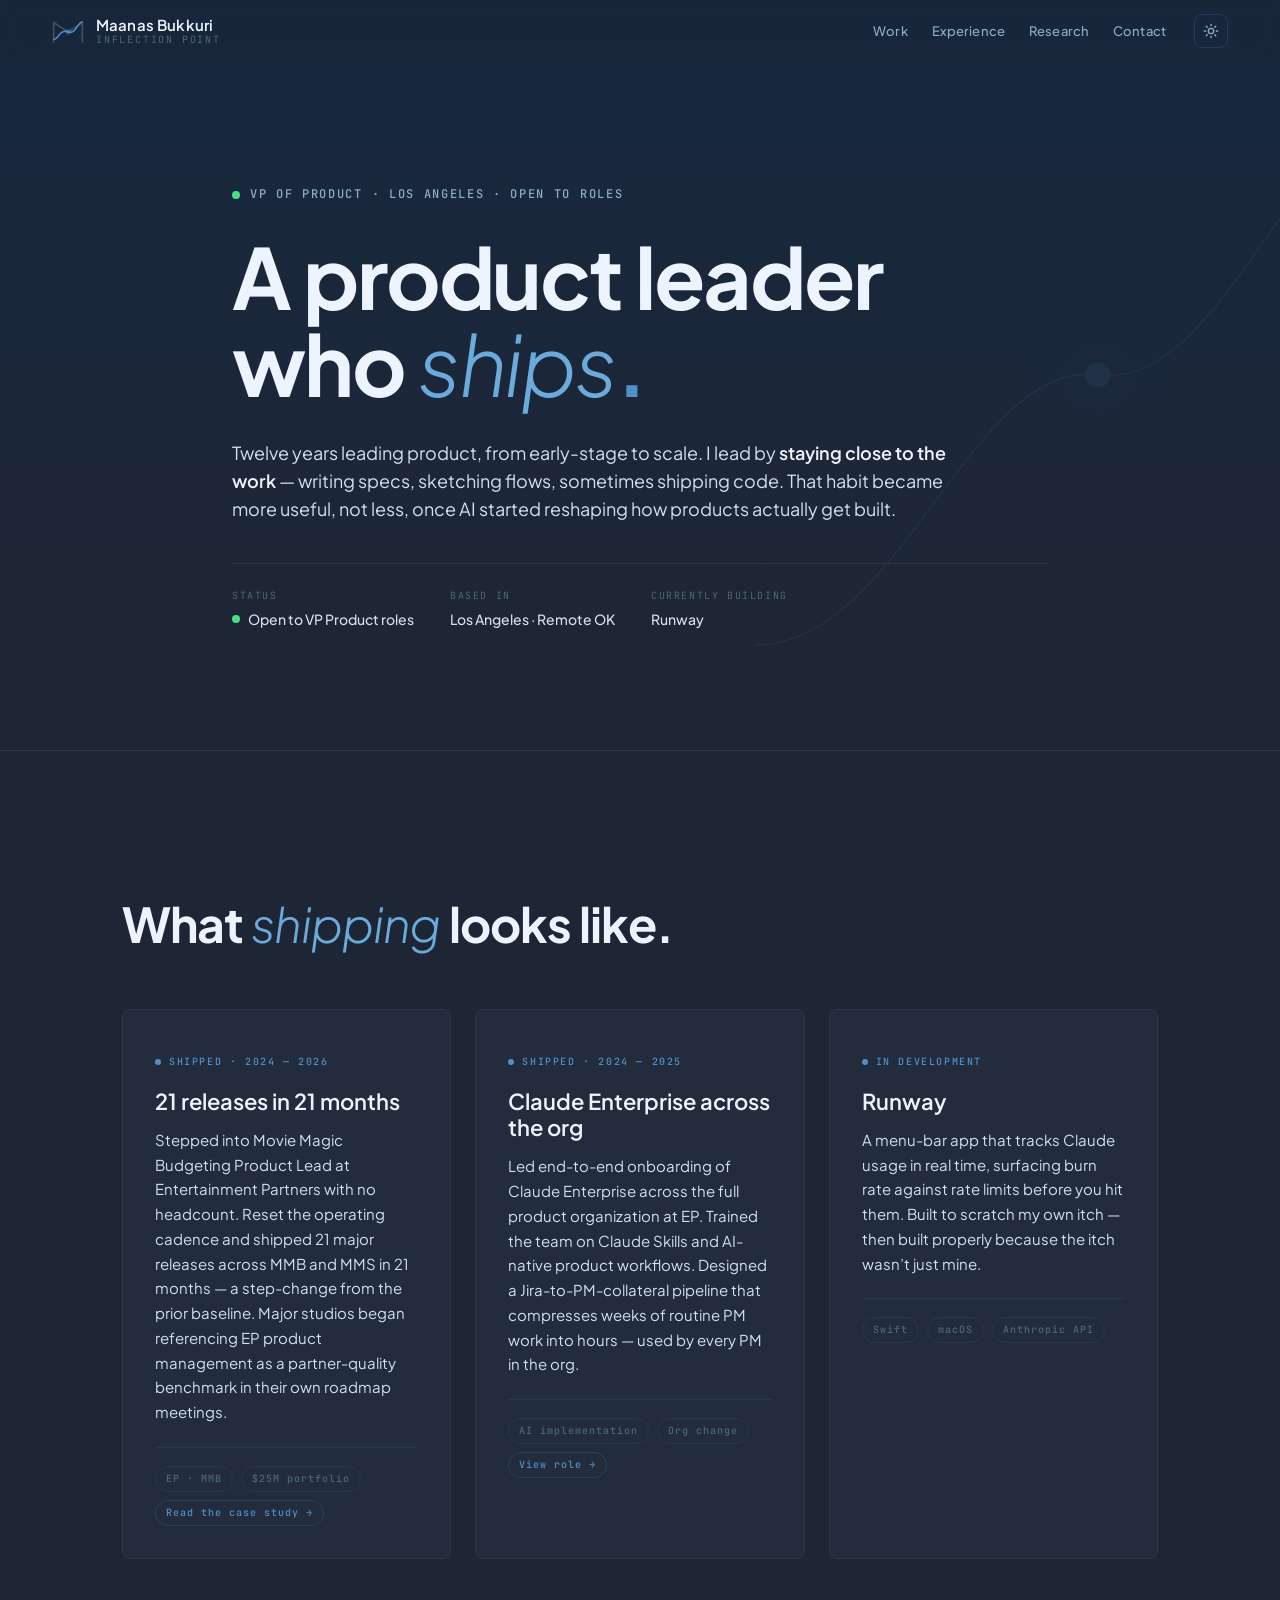
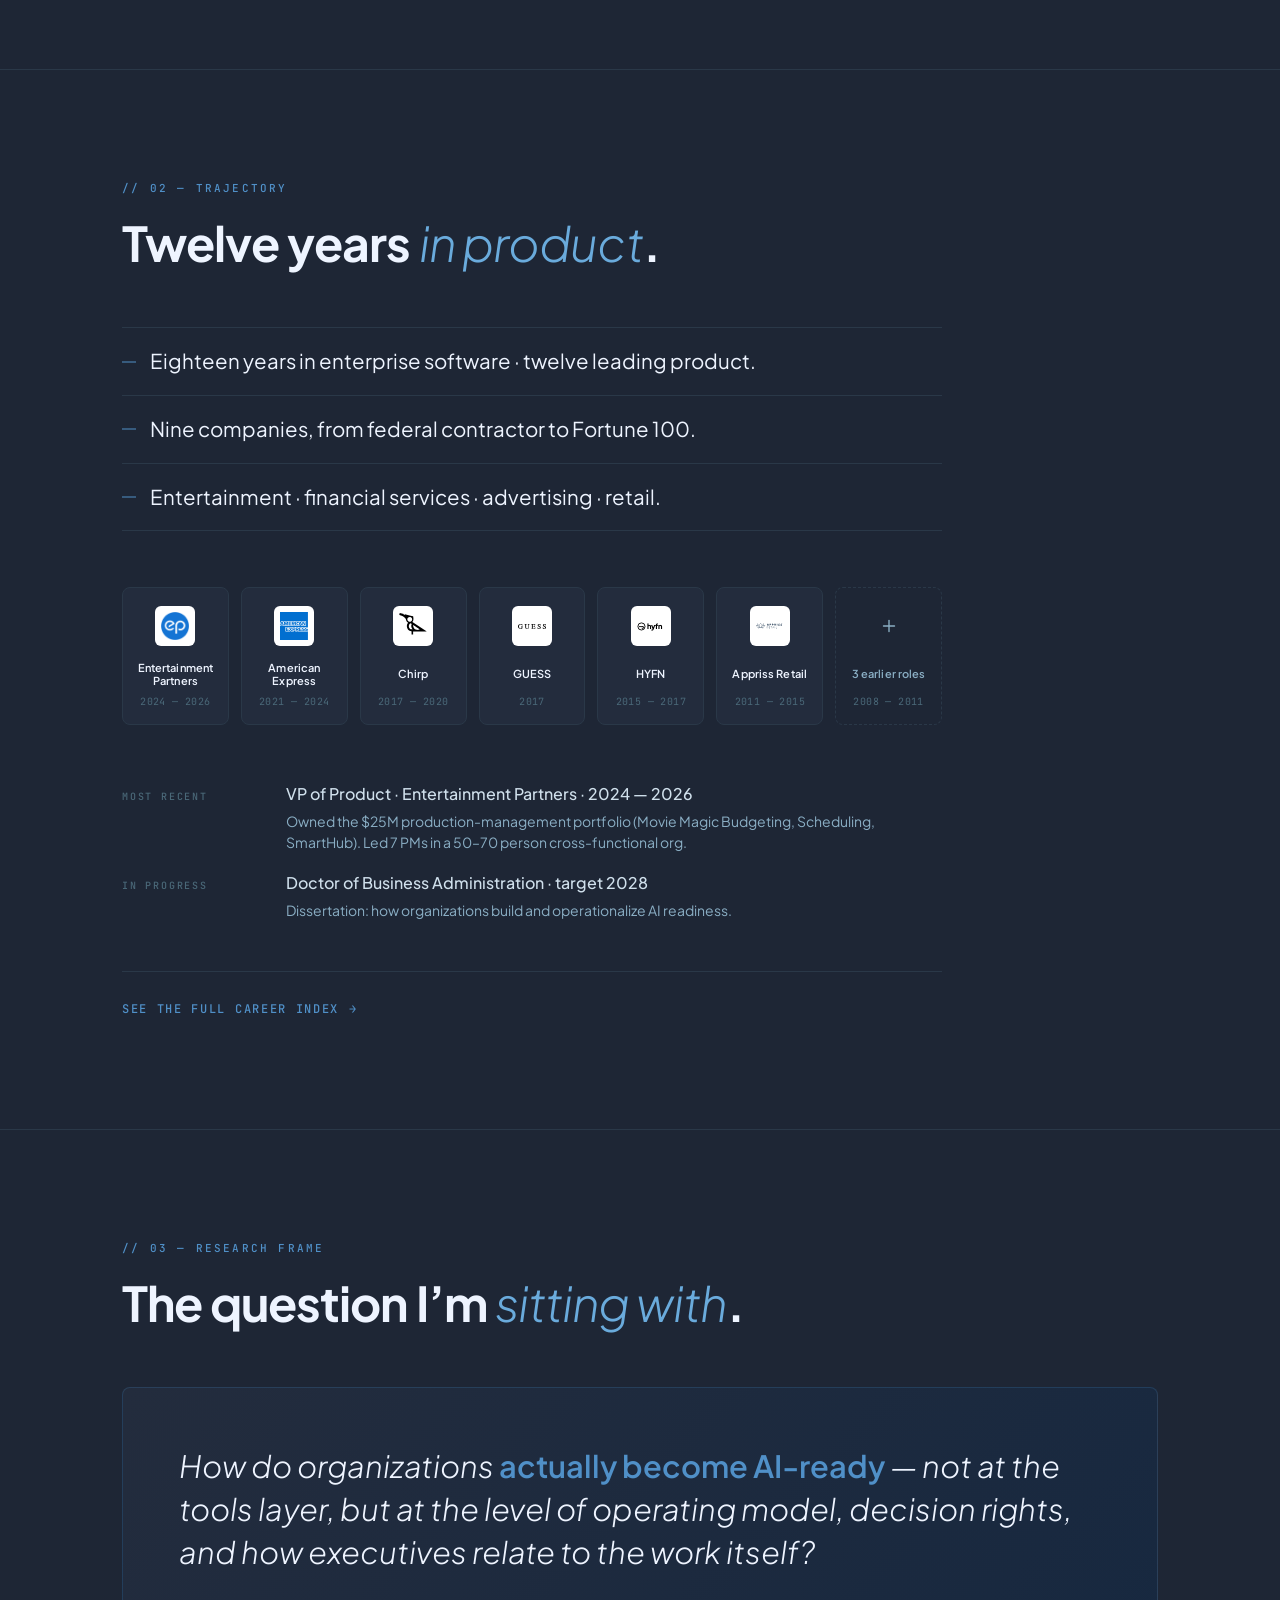
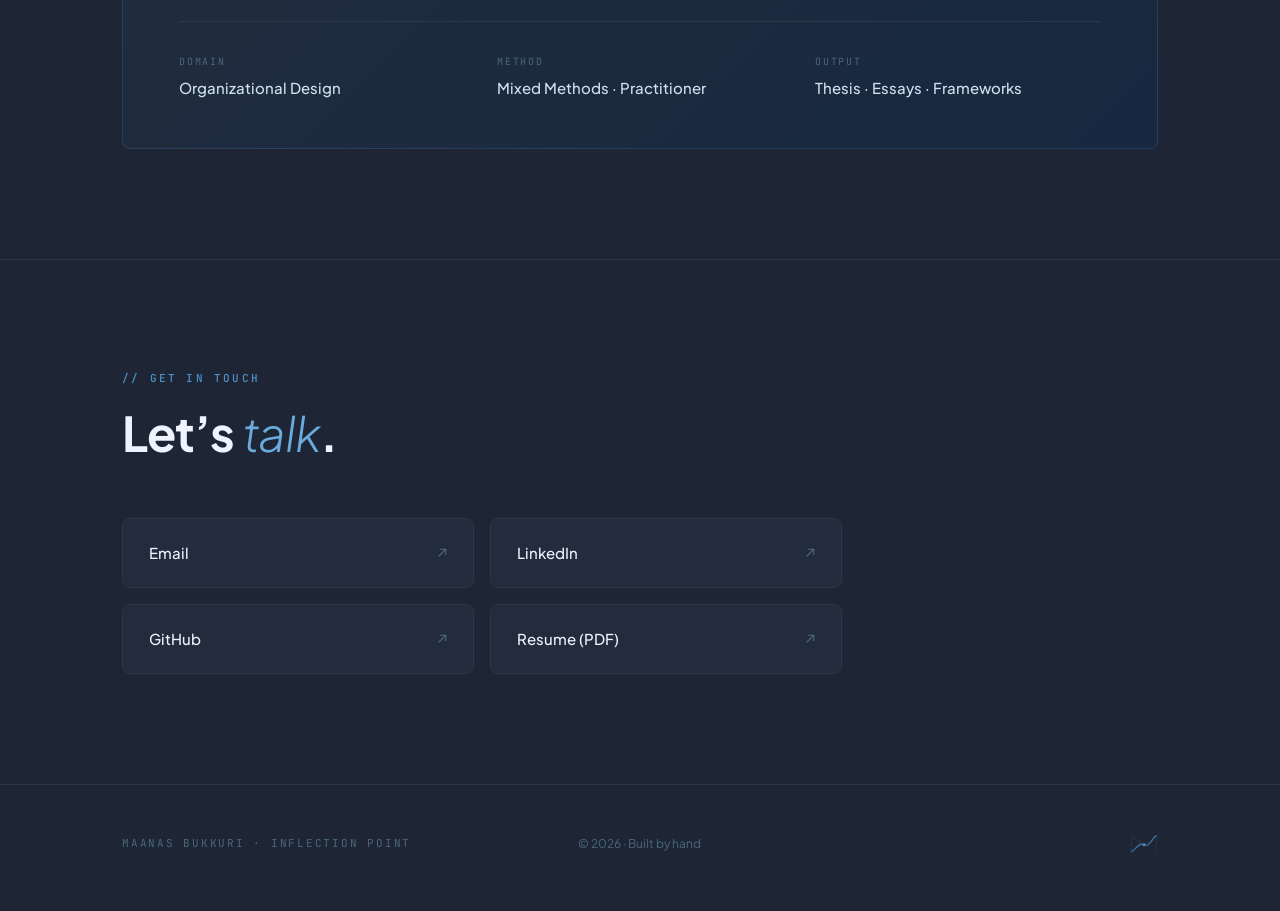
==== commit f72204ac: "restructure: pivot home to evidence-led, build EP role + MMB case study The home page was arguing fo" ====
--- a/index.html
+++ b/index.html
@@ -39,9 +39,8 @@
     </a>
     <div class="nav-right">
       <div class="nav-links">
-        <a href="#approach">Approach</a>
         <a href="#work">Work</a>
-        <a href="#history">History</a>
+        <a href="/experience">Experience</a>
         <a href="#research">Research</a>
         <a href="#contact">Contact</a>
       </div>
@@ -94,35 +93,35 @@
   </div>
 </header>
 
-<!-- ============ 01 APPROACH ============ -->
-<section class="block" id="approach">
-  <div class="container">
-    <div class="section-eyebrow reveal">// 01 — Approach</div>
-    <h2 class="section-title reveal">Close to <em>the work</em>.</h2>
-
-    <div class="approach-grid">
-      <aside class="approach-callout reveal">
-        <div class="approach-callout-label">Operating Principle</div>
-        <p class="approach-callout-quote">
-          “The best decisions I’ve made as a product leader came from staying close to the work, not from getting further away from it.”
-        </p>
-      </aside>
-
-      <div class="approach-body reveal">
-        <p>The shape of product leadership has shifted in twenty years — more strategy meetings, more dashboards, more layers between the executive and what actually ships. For me, the work gets sharper when I stay close to it. I write specs. I sketch flows. I prototype features. I’ll ship code when the situation calls for it — <em>because that’s how I stay calibrated to what teams need</em>, and how I notice the small things that turn into big things later.</p>
-        <p>The AI shift is making this matter in a new way. The teams figuring out where AI actually fits aren’t doing it from reports — they’re doing it by using the tools, hitting the limits, and forming opinions from the inside. When the executive shares that experience, decisions get sharper. When they don’t, strategy drifts from how the work is actually changing.</p>
-      </div>
-    </div>
-  </div>
-</section>
-
-<!-- ============ 02 WORK ============ -->
+<!-- ============ 01 WORK ============ -->
 <section class="block" id="work">
   <div class="container">
-    <div class="section-eyebrow reveal">// 02 — Selected Work</div>
-    <h2 class="section-title reveal">What I’m <em>building</em>.</h2>
+    <div class="section-eyebrow reveal">// 01 — Selected Work</div>
+    <h2 class="section-title reveal">What <em>shipping</em> looks like.</h2>
 
     <div class="work-grid">
+      <a class="work-card work-card--linked reveal" href="/experience/ep/mmb">
+        <div class="work-card-status"><span class="dot"></span>Shipped · 2024 — 2026</div>
+        <h3>21 releases in 21 months</h3>
+        <p>Stepped into Movie Magic Budgeting Product Lead at Entertainment Partners with no headcount. Reset the operating cadence and shipped 21 major releases across MMB and MMS in 21 months — a step-change from the prior baseline. Major studios began referencing EP product management as a partner-quality benchmark in their own roadmap meetings.</p>
+        <div class="work-card-tags">
+          <span class="work-card-tag">EP · MMB</span>
+          <span class="work-card-tag">$25M portfolio</span>
+          <span class="work-card-tag">Read the case study →</span>
+        </div>
+      </a>
+
+      <a class="work-card work-card--linked reveal" href="/experience/ep">
+        <div class="work-card-status"><span class="dot"></span>Shipped · 2024 — 2025</div>
+        <h3>Claude Enterprise across the org</h3>
+        <p>Led end-to-end onboarding of Claude Enterprise across the full product organization at EP. Trained the team on Claude Skills and AI-native product workflows. Designed a Jira-to-PM-collateral pipeline that compresses weeks of routine PM work into hours — used by every PM in the org.</p>
+        <div class="work-card-tags">
+          <span class="work-card-tag">AI implementation</span>
+          <span class="work-card-tag">Org change</span>
+          <span class="work-card-tag">View role →</span>
+        </div>
+      </a>
+
       <article class="work-card reveal">
         <div class="work-card-status"><span class="dot"></span>In Development</div>
         <h3>Runway</h3>
@@ -133,17 +132,6 @@
           <span class="work-card-tag">Anthropic API</span>
         </div>
       </article>
-
-      <article class="work-card reveal">
-        <div class="work-card-status"><span class="dot"></span>In Development · Q3 2026</div>
-        <h3>AI-Readiness Framework</h3>
-        <p>A working diagnostic from my dissertation — the operating-model and decision-rights factors that determine whether an organization can move AI from experimentation into production. Frameworks and case studies coming Q3 2026.</p>
-        <div class="work-card-tags">
-          <span class="work-card-tag">Doctoral Research</span>
-          <span class="work-card-tag">Org Design</span>
-          <span class="work-card-tag">AI Strategy</span>
-        </div>
-      </article>
     </div>
   </div>
 </section>
@@ -151,7 +139,7 @@
 <!-- ============ 03 HISTORY ============ -->
 <section class="block" id="history">
   <div class="container">
-    <div class="section-eyebrow reveal">// 03 — Trajectory</div>
+    <div class="section-eyebrow reveal">// 02 — Trajectory</div>
     <h2 class="section-title reveal">Twelve years <em>in product</em>.</h2>
 
     <div class="trajectory">
@@ -248,7 +236,7 @@
 <!-- ============ 04 RESEARCH ============ -->
 <section class="block" id="research">
   <div class="container">
-    <div class="section-eyebrow reveal">// 04 — Research Frame</div>
+    <div class="section-eyebrow reveal">// 03 — Research Frame</div>
     <h2 class="section-title reveal">The question I’m <em>sitting with</em>.</h2>
 
     <div class="thesis-frame reveal">
--- a/styles.css
+++ b/styles.css
@@ -229,7 +229,7 @@
 .approach-body em { font-style: italic; font-weight: 300; color: var(--accent-bright); }
 
 /* ---------- work cards ---------- */
-.work-grid { display: grid; grid-template-columns: repeat(2, 1fr); gap: 24px; }
+.work-grid { display: grid; grid-template-columns: repeat(3, 1fr); gap: 24px; }
 .work-card {
   position: relative;
   padding: 36px 32px 32px;
@@ -249,6 +249,10 @@
   width: 6px; height: 6px; border-radius: 50%; background: var(--accent);
   animation: pulse 2.6s ease-in-out infinite;
 }
+.work-card--linked { color: inherit; text-decoration: none; cursor: pointer; }
+.work-card--linked:hover { color: inherit; }
+.work-card--linked:hover h3 { color: var(--accent); }
+.work-card--linked .work-card-tag:last-child { color: var(--accent); border-color: var(--surface-border); }
 .work-card h3 { font-size: 22px; margin: 0 0 14px; color: var(--text-primary); }
 .work-card p  { font-size: 15px; line-height: 1.65; color: var(--text-body); margin: 0 0 22px; }
 .work-card-tags {
@@ -400,6 +404,190 @@
 .trajectory-link .arrow { transition: transform 0.2s ease; }
 .trajectory-link:hover .arrow { transform: translateX(4px); }
 
+/* ==========================================================================
+   Subpage scaffolding (experience, case studies, writing, research)
+   ========================================================================== */
+
+.subpage-hero {
+  position: relative;
+  padding: 160px 0 80px;
+  background: linear-gradient(180deg, var(--bg-deep) 0%, var(--bg-base) 80%);
+  border-bottom: 1px solid var(--rule);
+}
+.subpage-hero-inner { max-width: 880px; }
+
+.breadcrumb {
+  display: inline-flex; align-items: center; gap: 10px;
+  font-family: 'JetBrains Mono', monospace; font-size: 11px;
+  letter-spacing: 0.14em; text-transform: uppercase;
+  color: var(--text-muted);
+  margin-bottom: 28px;
+}
+.breadcrumb a { color: var(--text-muted); }
+.breadcrumb a:hover { color: var(--accent); }
+.breadcrumb .sep { color: var(--text-muted); opacity: 0.6; }
+.breadcrumb .current { color: var(--accent); }
+
+.subpage-eyebrow {
+  font-family: 'JetBrains Mono', monospace; font-size: 12px; font-weight: 500;
+  letter-spacing: 0.14em; text-transform: uppercase;
+  color: var(--text-secondary);
+  margin-bottom: 20px;
+}
+.subpage-title {
+  font-size: clamp(38px, 5vw, 64px);
+  font-weight: 700; line-height: 1.05; letter-spacing: -0.02em;
+  color: var(--text-primary);
+  margin: 0 0 24px;
+}
+.subpage-title em { font-style: italic; font-weight: 300; color: var(--accent-bright); }
+.subpage-lede {
+  font-size: clamp(17px, 1.3vw, 20px);
+  line-height: 1.55; max-width: 720px; color: var(--text-body);
+  margin: 0 0 32px;
+}
+.subpage-meta {
+  display: flex; flex-wrap: wrap; gap: 36px;
+  padding-top: 24px; border-top: 1px solid var(--rule);
+}
+.subpage-meta-item { display: flex; flex-direction: column; gap: 4px; min-width: 140px; }
+.subpage-meta-label {
+  font-family: 'JetBrains Mono', monospace; font-size: 10px;
+  letter-spacing: 0.16em; text-transform: uppercase; color: var(--text-muted);
+}
+.subpage-meta-value { font-size: 14px; font-weight: 500; color: var(--text-body); }
+
+/* Case study impact blocks (the Walter template) */
+.case-section { padding: 80px 0; border-top: 1px solid var(--rule); }
+.case-section:first-of-type { border-top: none; padding-top: 64px; }
+.case-section-eyebrow {
+  font-family: 'JetBrains Mono', monospace; font-size: 11px; font-weight: 500;
+  letter-spacing: 0.20em; text-transform: uppercase; color: var(--accent);
+  margin-bottom: 14px;
+}
+.case-section-title {
+  font-size: clamp(28px, 3vw, 36px); font-weight: 700; letter-spacing: -0.02em;
+  color: var(--text-primary); margin: 0 0 36px; max-width: 760px;
+}
+.case-section-title em { font-style: italic; font-weight: 300; color: var(--accent-bright); }
+
+.impact-list {
+  list-style: none; padding: 0; margin: 0;
+  max-width: 820px;
+}
+.impact-list li {
+  font-size: 17px; line-height: 1.6; color: var(--text-body);
+  padding: 16px 0 16px 32px;
+  border-top: 1px solid var(--rule);
+  position: relative;
+}
+.impact-list li:last-child { border-bottom: 1px solid var(--rule); }
+.impact-list li::before {
+  content: ""; position: absolute;
+  left: 0; top: 27px;
+  width: 16px; height: 1px;
+  background: var(--accent);
+}
+.impact-list li strong {
+  font-weight: 700; color: var(--text-primary);
+}
+.impact-list li .accent-num {
+  font-family: 'JetBrains Mono', monospace; font-weight: 500;
+  color: var(--accent);
+}
+
+/* Story / subsection blocks within a case study */
+.story-block {
+  max-width: 820px;
+  padding: 32px 0;
+  border-top: 1px solid var(--rule);
+}
+.story-block:first-child { border-top: none; padding-top: 0; }
+.story-block h3 {
+  font-size: 22px; font-weight: 600; color: var(--text-primary);
+  margin: 0 0 14px;
+}
+.story-block p {
+  font-size: 16px; line-height: 1.7; color: var(--text-body);
+  margin: 0 0 1em;
+}
+.story-block p em { font-style: italic; font-weight: 300; color: var(--accent-bright); }
+
+/* Experience index — role list */
+.role-list { display: flex; flex-direction: column; gap: 0; max-width: 920px; }
+.role-row {
+  display: grid; grid-template-columns: 180px 1fr auto; gap: 32px;
+  padding: 32px 0; border-top: 1px solid var(--rule);
+  align-items: baseline;
+  color: var(--text-body); text-decoration: none;
+  transition: padding-left 0.2s ease;
+}
+.role-row:last-child { border-bottom: 1px solid var(--rule); }
+.role-row--linked { color: var(--text-body); }
+.role-row--linked:hover { color: var(--text-body); padding-left: 12px; }
+.role-row--linked:hover .role-name { color: var(--accent); }
+.role-row--linked:hover .role-arrow { color: var(--accent); transform: translateX(4px); }
+.role-period {
+  font-family: 'JetBrains Mono', monospace; font-size: 12px; font-weight: 500;
+  letter-spacing: 0.10em; color: var(--text-muted);
+}
+.role-name {
+  font-size: 22px; font-weight: 600; color: var(--text-primary);
+  transition: color 0.2s ease;
+}
+.role-company {
+  display: block; font-family: 'JetBrains Mono', monospace; font-size: 12px;
+  font-weight: 400; letter-spacing: 0.05em; color: var(--text-secondary);
+  margin-top: 6px;
+}
+.role-summary {
+  display: block; font-size: 15px; line-height: 1.6; color: var(--text-secondary);
+  margin-top: 12px;
+}
+.role-arrow {
+  font-family: 'JetBrains Mono', monospace; font-size: 18px; color: var(--text-muted);
+  transition: color 0.2s ease, transform 0.2s ease;
+}
+.role-row--placeholder { opacity: 0.55; }
+.role-row--placeholder .role-arrow { display: none; }
+
+/* Project list (within a role page) */
+.project-list { display: flex; flex-direction: column; gap: 0; max-width: 920px; }
+.project-row {
+  display: grid; grid-template-columns: 1fr auto; gap: 24px;
+  padding: 28px 0; border-top: 1px solid var(--rule);
+  align-items: baseline;
+  color: var(--text-body); text-decoration: none;
+  transition: padding-left 0.2s ease;
+}
+.project-row:last-child { border-bottom: 1px solid var(--rule); }
+.project-row--linked:hover { padding-left: 12px; }
+.project-row--linked:hover .project-name { color: var(--accent); }
+.project-row--linked:hover .project-arrow { color: var(--accent); transform: translateX(4px); }
+.project-name {
+  font-size: 20px; font-weight: 600; color: var(--text-primary);
+  transition: color 0.2s ease;
+}
+.project-summary {
+  display: block; font-size: 15px; line-height: 1.6; color: var(--text-secondary);
+  margin-top: 8px; max-width: 640px;
+}
+.project-arrow {
+  font-family: 'JetBrains Mono', monospace; font-size: 18px; color: var(--text-muted);
+  transition: color 0.2s ease, transform 0.2s ease;
+}
+.project-row--placeholder { opacity: 0.55; }
+.project-row--placeholder .project-arrow { display: none; }
+
+@media (max-width: 880px) {
+  .subpage-hero { padding: 130px 0 60px; }
+  .case-section { padding: 60px 0; }
+  .role-row { grid-template-columns: 1fr; gap: 8px; }
+  .project-row { grid-template-columns: 1fr; gap: 8px; }
+  .impact-list li { padding-left: 24px; font-size: 16px; }
+  .impact-list li::before { top: 24px; }
+}
+
 /* ---------- thesis frame ---------- */
 .thesis-frame {
   padding: 56px 56px 48px;
@@ -498,6 +686,7 @@
   .approach-callout { position: static; }
 
   .work-grid { grid-template-columns: 1fr; }
+  .approach-grid { grid-template-columns: 1fr; gap: 32px; }
 
   .trajectory-status > div { grid-template-columns: 1fr; gap: 4px; }
   .trajectory-shape li { padding: 14px 0 14px 24px; }
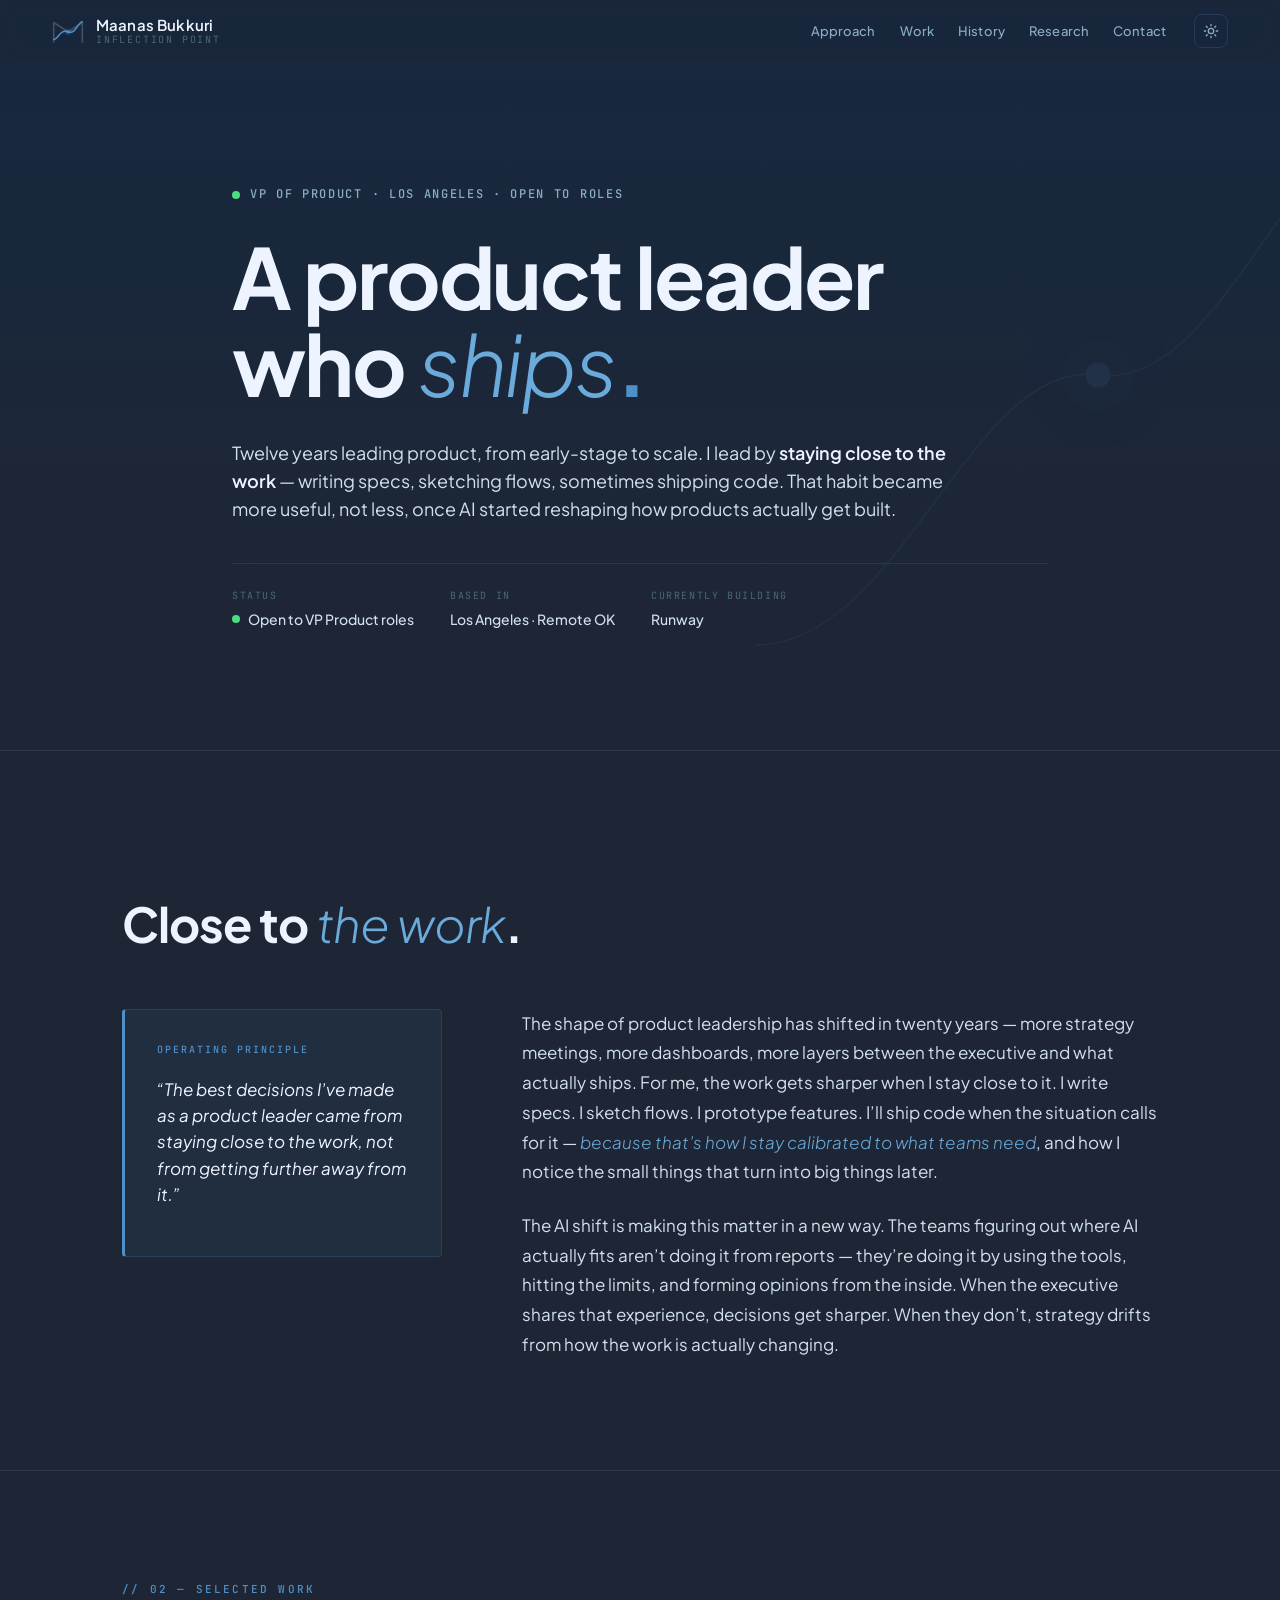
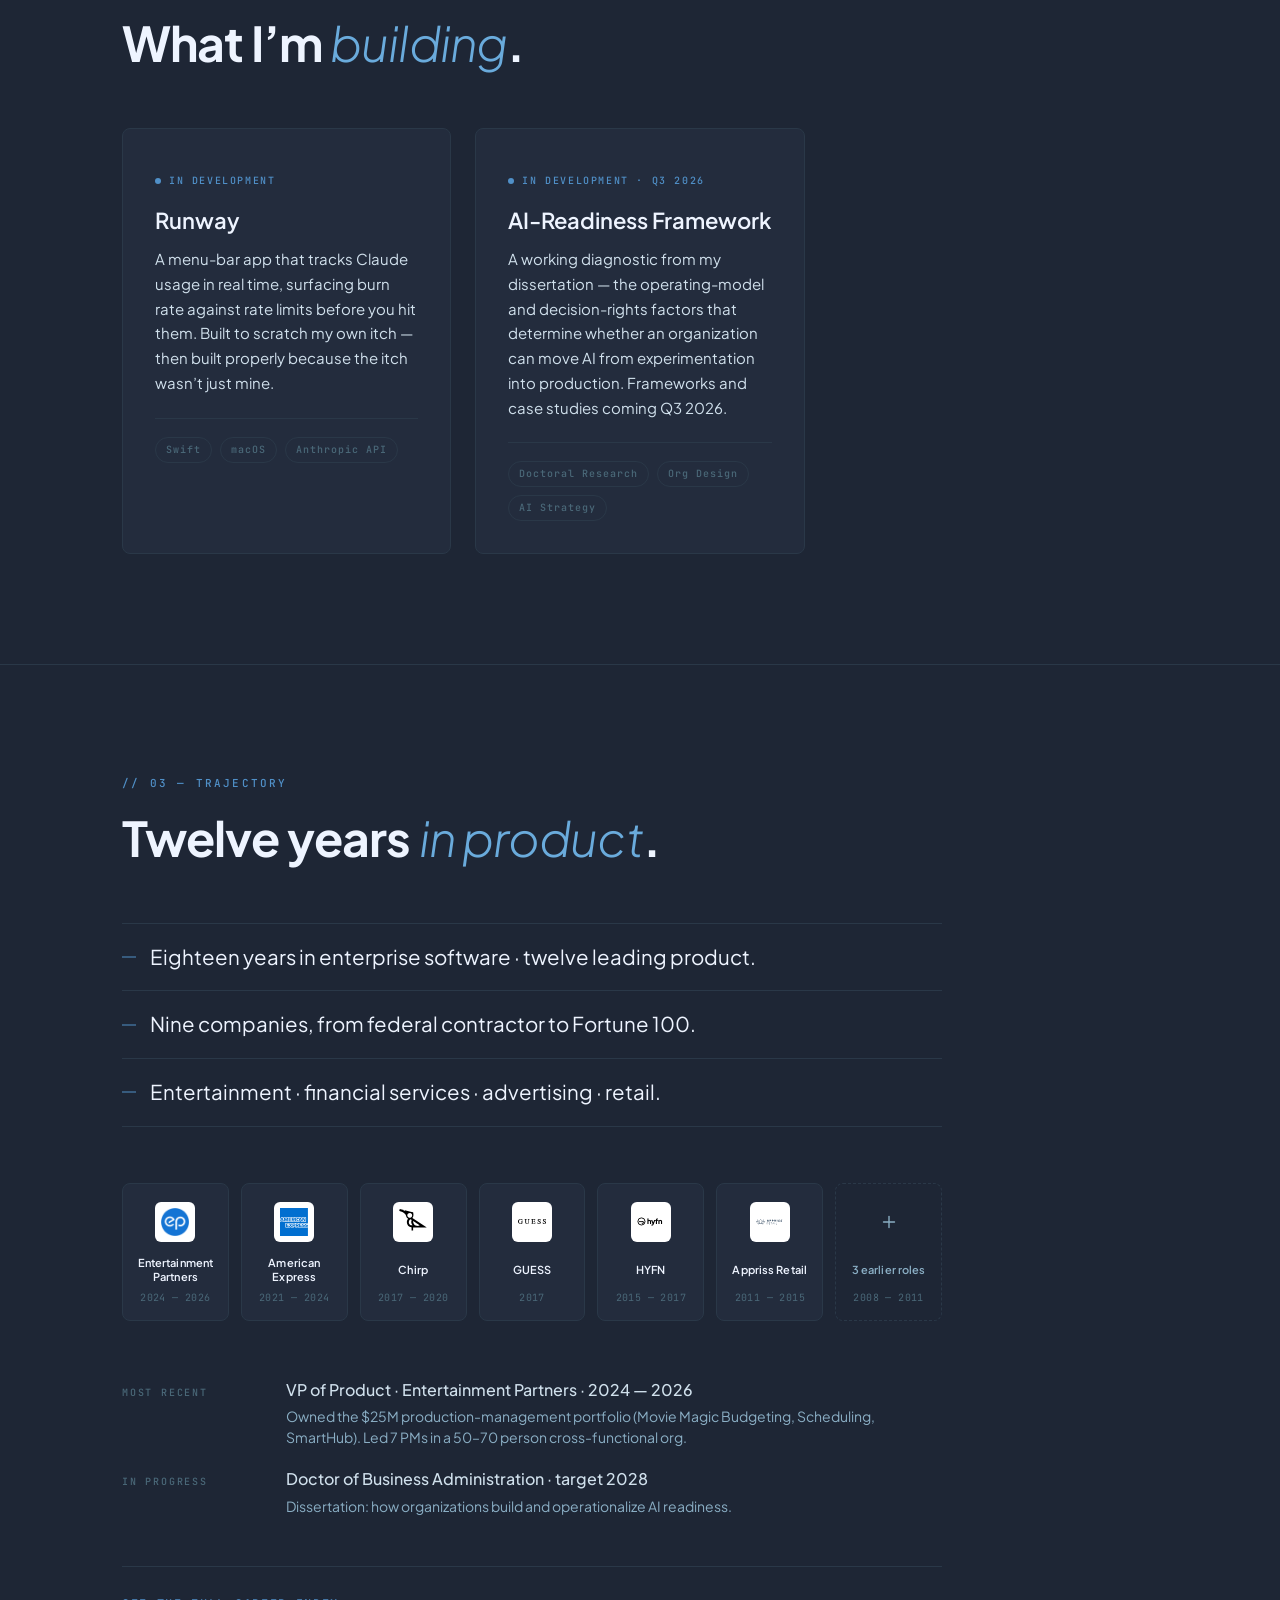
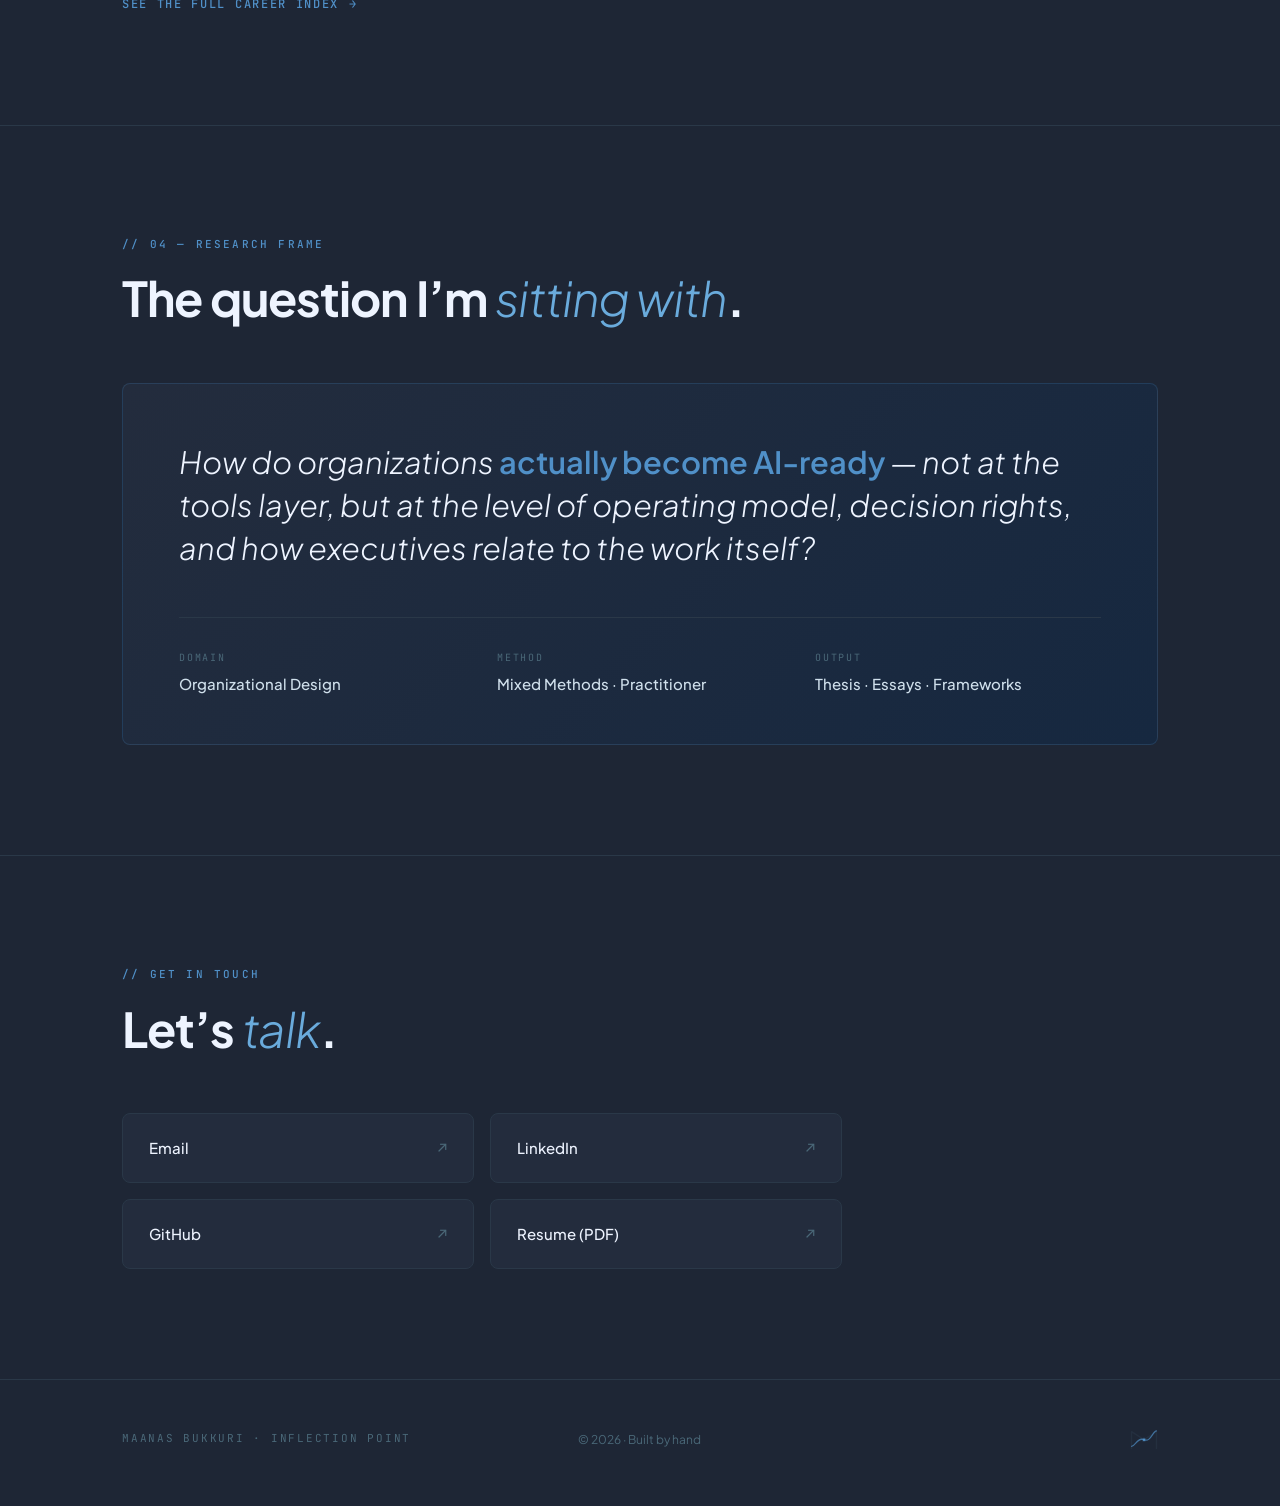
==== commit 84b05bf4: "Install Vercel Web Analytics with Latest Docs ## Vercel Web Analytics Implementation  Successfully i" ====
--- a/index.html
+++ b/index.html
@@ -18,6 +18,7 @@
 <link href="https://fonts.googleapis.com/css2?family=Plus+Jakarta+Sans:ital,wght@0,300;0,400;0,500;0,600;0,700;0,800;1,300;1,400&family=JetBrains+Mono:wght@400;500&display=swap" rel="stylesheet" />
 
 <link rel="stylesheet" href="styles.css" />
+<script defer src="https://cdn.vercel-insights.com/v1/script.js"></script>
 </head>
 <body>
 
@@ -39,8 +40,9 @@
     </a>
     <div class="nav-right">
       <div class="nav-links">
+        <a href="#approach">Approach</a>
         <a href="#work">Work</a>
-        <a href="/experience">Experience</a>
+        <a href="#history">History</a>
         <a href="#research">Research</a>
         <a href="#contact">Contact</a>
       </div>
@@ -93,35 +95,35 @@
   </div>
 </header>
 
-<!-- ============ 01 WORK ============ -->
+<!-- ============ 01 APPROACH ============ -->
+<section class="block" id="approach">
+  <div class="container">
+    <div class="section-eyebrow reveal">// 01 — Approach</div>
+    <h2 class="section-title reveal">Close to <em>the work</em>.</h2>
+
+    <div class="approach-grid">
+      <aside class="approach-callout reveal">
+        <div class="approach-callout-label">Operating Principle</div>
+        <p class="approach-callout-quote">
+          “The best decisions I’ve made as a product leader came from staying close to the work, not from getting further away from it.”
+        </p>
+      </aside>
+
+      <div class="approach-body reveal">
+        <p>The shape of product leadership has shifted in twenty years — more strategy meetings, more dashboards, more layers between the executive and what actually ships. For me, the work gets sharper when I stay close to it. I write specs. I sketch flows. I prototype features. I’ll ship code when the situation calls for it — <em>because that’s how I stay calibrated to what teams need</em>, and how I notice the small things that turn into big things later.</p>
+        <p>The AI shift is making this matter in a new way. The teams figuring out where AI actually fits aren’t doing it from reports — they’re doing it by using the tools, hitting the limits, and forming opinions from the inside. When the executive shares that experience, decisions get sharper. When they don’t, strategy drifts from how the work is actually changing.</p>
+      </div>
+    </div>
+  </div>
+</section>
+
+<!-- ============ 02 WORK ============ -->
 <section class="block" id="work">
   <div class="container">
-    <div class="section-eyebrow reveal">// 01 — Selected Work</div>
-    <h2 class="section-title reveal">What <em>shipping</em> looks like.</h2>
+    <div class="section-eyebrow reveal">// 02 — Selected Work</div>
+    <h2 class="section-title reveal">What I’m <em>building</em>.</h2>
 
     <div class="work-grid">
-      <a class="work-card work-card--linked reveal" href="/experience/ep/mmb">
-        <div class="work-card-status"><span class="dot"></span>Shipped · 2024 — 2026</div>
-        <h3>21 releases in 21 months</h3>
-        <p>Stepped into Movie Magic Budgeting Product Lead at Entertainment Partners with no headcount. Reset the operating cadence and shipped 21 major releases across MMB and MMS in 21 months — a step-change from the prior baseline. Major studios began referencing EP product management as a partner-quality benchmark in their own roadmap meetings.</p>
-        <div class="work-card-tags">
-          <span class="work-card-tag">EP · MMB</span>
-          <span class="work-card-tag">$25M portfolio</span>
-          <span class="work-card-tag">Read the case study →</span>
-        </div>
-      </a>
-
-      <a class="work-card work-card--linked reveal" href="/experience/ep">
-        <div class="work-card-status"><span class="dot"></span>Shipped · 2024 — 2025</div>
-        <h3>Claude Enterprise across the org</h3>
-        <p>Led end-to-end onboarding of Claude Enterprise across the full product organization at EP. Trained the team on Claude Skills and AI-native product workflows. Designed a Jira-to-PM-collateral pipeline that compresses weeks of routine PM work into hours — used by every PM in the org.</p>
-        <div class="work-card-tags">
-          <span class="work-card-tag">AI implementation</span>
-          <span class="work-card-tag">Org change</span>
-          <span class="work-card-tag">View role →</span>
-        </div>
-      </a>
-
       <article class="work-card reveal">
         <div class="work-card-status"><span class="dot"></span>In Development</div>
         <h3>Runway</h3>
@@ -132,6 +134,17 @@
           <span class="work-card-tag">Anthropic API</span>
         </div>
       </article>
+
+      <article class="work-card reveal">
+        <div class="work-card-status"><span class="dot"></span>In Development · Q3 2026</div>
+        <h3>AI-Readiness Framework</h3>
+        <p>A working diagnostic from my dissertation — the operating-model and decision-rights factors that determine whether an organization can move AI from experimentation into production. Frameworks and case studies coming Q3 2026.</p>
+        <div class="work-card-tags">
+          <span class="work-card-tag">Doctoral Research</span>
+          <span class="work-card-tag">Org Design</span>
+          <span class="work-card-tag">AI Strategy</span>
+        </div>
+      </article>
     </div>
   </div>
 </section>
@@ -139,7 +152,7 @@
 <!-- ============ 03 HISTORY ============ -->
 <section class="block" id="history">
   <div class="container">
-    <div class="section-eyebrow reveal">// 02 — Trajectory</div>
+    <div class="section-eyebrow reveal">// 03 — Trajectory</div>
     <h2 class="section-title reveal">Twelve years <em>in product</em>.</h2>
 
     <div class="trajectory">
@@ -236,7 +249,7 @@
 <!-- ============ 04 RESEARCH ============ -->
 <section class="block" id="research">
   <div class="container">
-    <div class="section-eyebrow reveal">// 03 — Research Frame</div>
+    <div class="section-eyebrow reveal">// 04 — Research Frame</div>
     <h2 class="section-title reveal">The question I’m <em>sitting with</em>.</h2>
 
     <div class="thesis-frame reveal">
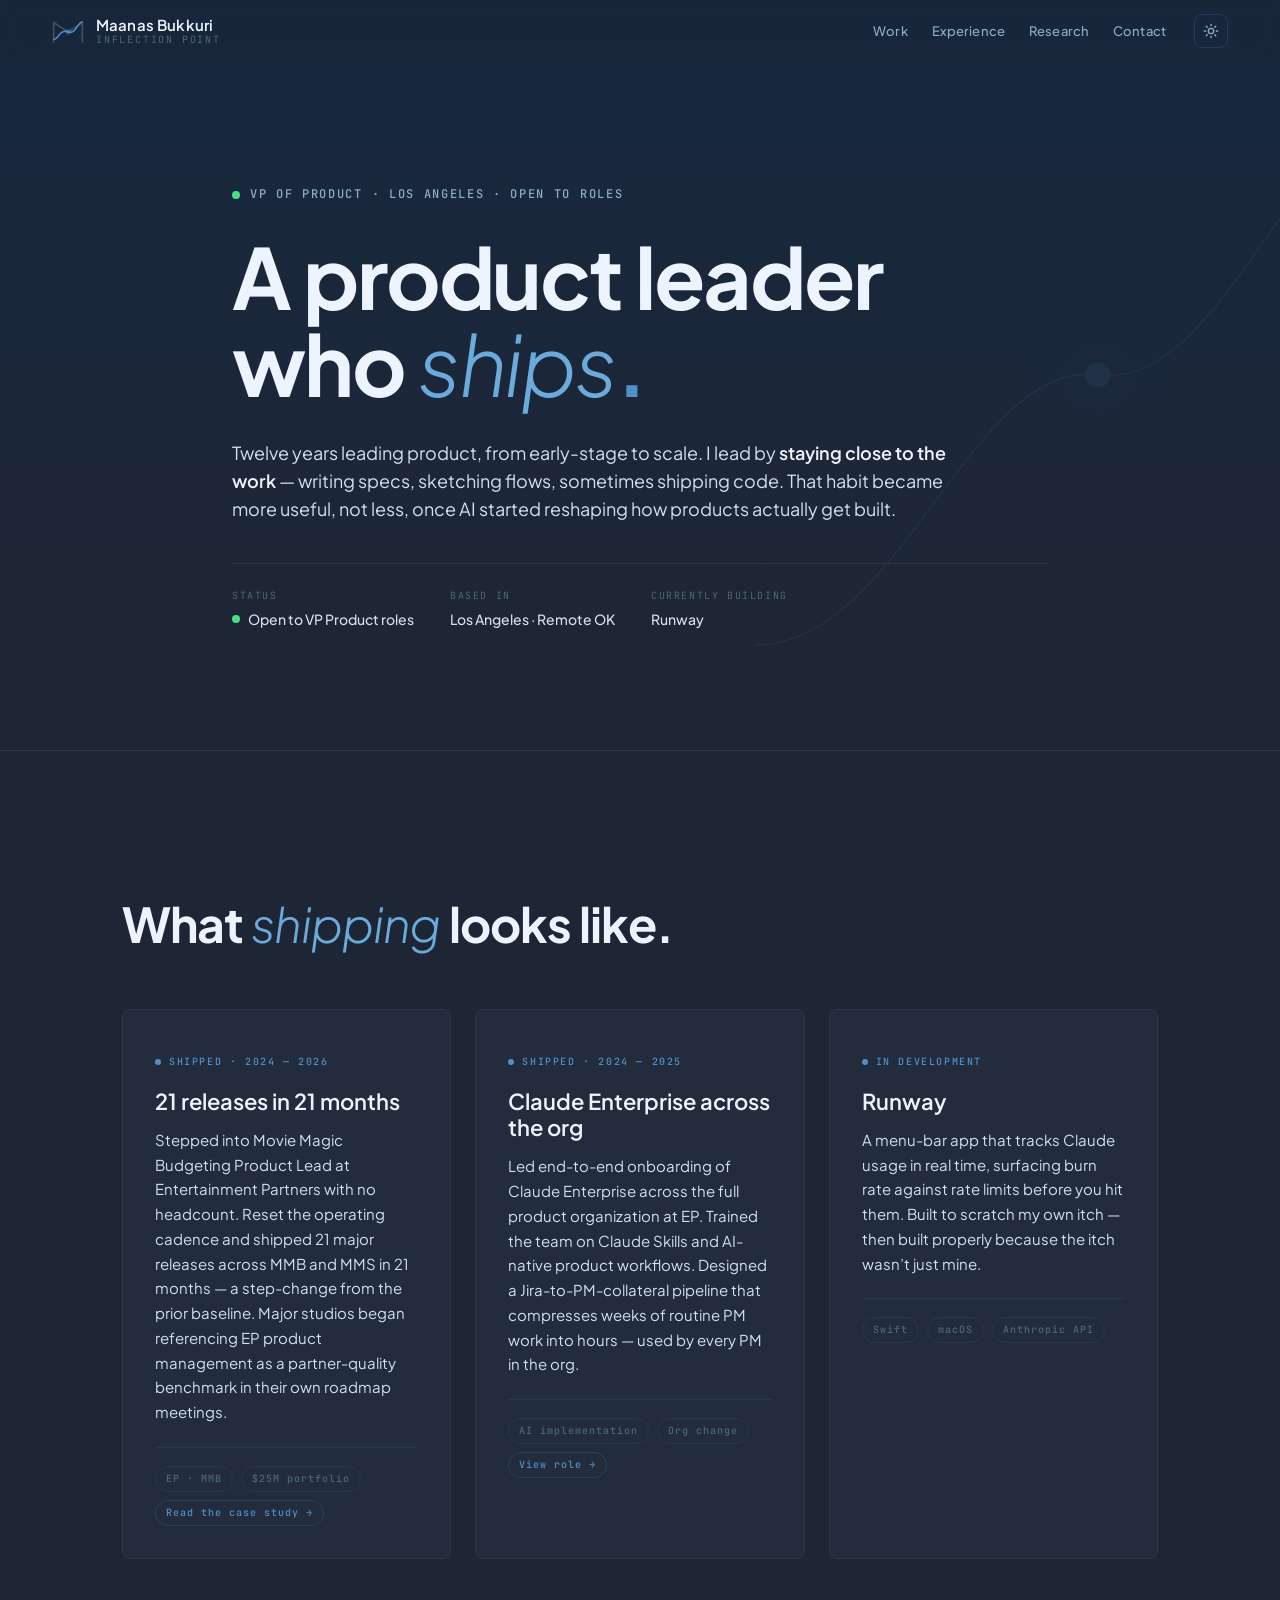
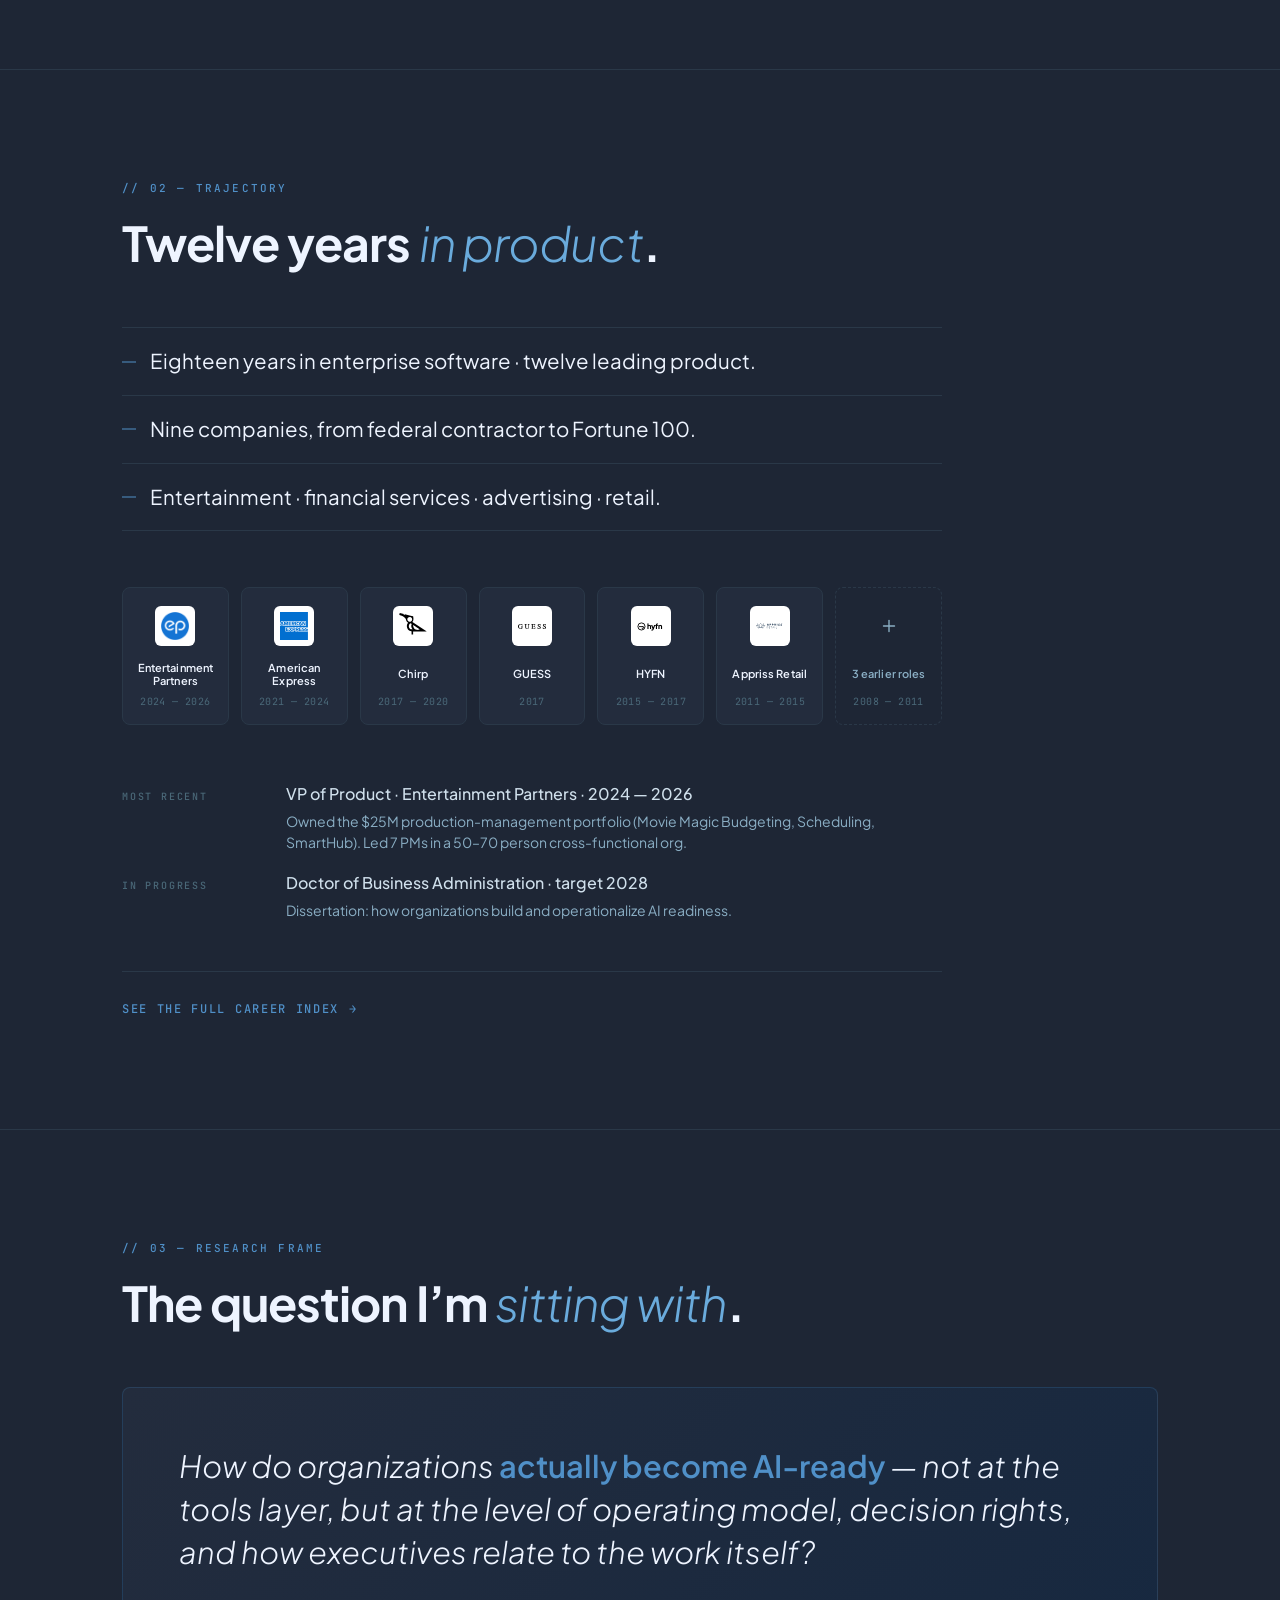
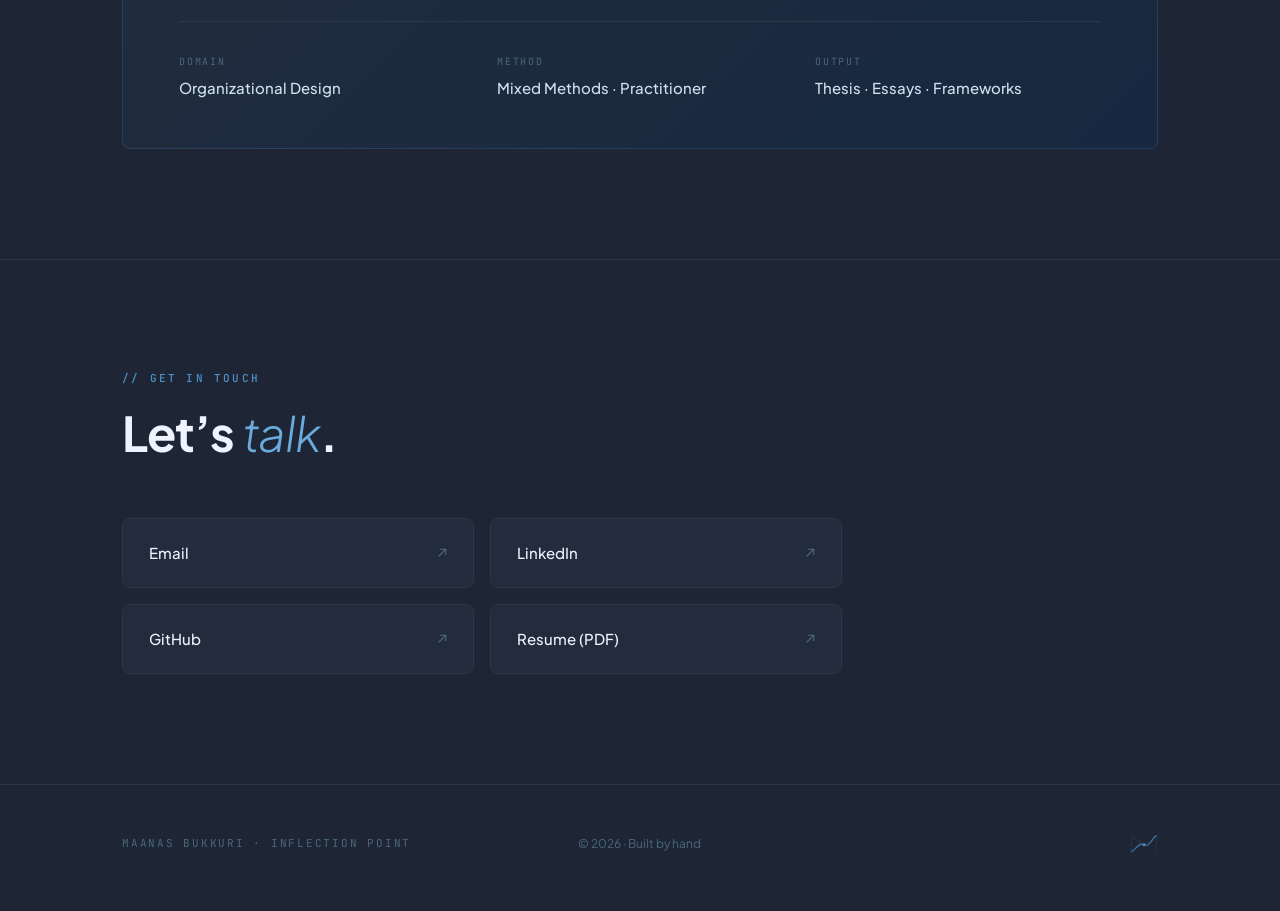
==== commit d2e6ac3d: "Merge pull request #1 from msbukkuri/restructure-home-evidence restructure: evidence-led home + EP r" ====
--- a/index.html
+++ b/index.html
@@ -18,7 +18,6 @@
 <link href="https://fonts.googleapis.com/css2?family=Plus+Jakarta+Sans:ital,wght@0,300;0,400;0,500;0,600;0,700;0,800;1,300;1,400&family=JetBrains+Mono:wght@400;500&display=swap" rel="stylesheet" />
 
 <link rel="stylesheet" href="styles.css" />
-<script defer src="https://cdn.vercel-insights.com/v1/script.js"></script>
 </head>
 <body>
 
@@ -40,9 +39,8 @@
     </a>
     <div class="nav-right">
       <div class="nav-links">
-        <a href="#approach">Approach</a>
         <a href="#work">Work</a>
-        <a href="#history">History</a>
+        <a href="/experience">Experience</a>
         <a href="#research">Research</a>
         <a href="#contact">Contact</a>
       </div>
@@ -95,35 +93,35 @@
   </div>
 </header>
 
-<!-- ============ 01 APPROACH ============ -->
-<section class="block" id="approach">
-  <div class="container">
-    <div class="section-eyebrow reveal">// 01 — Approach</div>
-    <h2 class="section-title reveal">Close to <em>the work</em>.</h2>
-
-    <div class="approach-grid">
-      <aside class="approach-callout reveal">
-        <div class="approach-callout-label">Operating Principle</div>
-        <p class="approach-callout-quote">
-          “The best decisions I’ve made as a product leader came from staying close to the work, not from getting further away from it.”
-        </p>
-      </aside>
-
-      <div class="approach-body reveal">
-        <p>The shape of product leadership has shifted in twenty years — more strategy meetings, more dashboards, more layers between the executive and what actually ships. For me, the work gets sharper when I stay close to it. I write specs. I sketch flows. I prototype features. I’ll ship code when the situation calls for it — <em>because that’s how I stay calibrated to what teams need</em>, and how I notice the small things that turn into big things later.</p>
-        <p>The AI shift is making this matter in a new way. The teams figuring out where AI actually fits aren’t doing it from reports — they’re doing it by using the tools, hitting the limits, and forming opinions from the inside. When the executive shares that experience, decisions get sharper. When they don’t, strategy drifts from how the work is actually changing.</p>
-      </div>
-    </div>
-  </div>
-</section>
-
-<!-- ============ 02 WORK ============ -->
+<!-- ============ 01 WORK ============ -->
 <section class="block" id="work">
   <div class="container">
-    <div class="section-eyebrow reveal">// 02 — Selected Work</div>
-    <h2 class="section-title reveal">What I’m <em>building</em>.</h2>
+    <div class="section-eyebrow reveal">// 01 — Selected Work</div>
+    <h2 class="section-title reveal">What <em>shipping</em> looks like.</h2>
 
     <div class="work-grid">
+      <a class="work-card work-card--linked reveal" href="/experience/ep/mmb">
+        <div class="work-card-status"><span class="dot"></span>Shipped · 2024 — 2026</div>
+        <h3>21 releases in 21 months</h3>
+        <p>Stepped into Movie Magic Budgeting Product Lead at Entertainment Partners with no headcount. Reset the operating cadence and shipped 21 major releases across MMB and MMS in 21 months — a step-change from the prior baseline. Major studios began referencing EP product management as a partner-quality benchmark in their own roadmap meetings.</p>
+        <div class="work-card-tags">
+          <span class="work-card-tag">EP · MMB</span>
+          <span class="work-card-tag">$25M portfolio</span>
+          <span class="work-card-tag">Read the case study →</span>
+        </div>
+      </a>
+
+      <a class="work-card work-card--linked reveal" href="/experience/ep">
+        <div class="work-card-status"><span class="dot"></span>Shipped · 2024 — 2025</div>
+        <h3>Claude Enterprise across the org</h3>
+        <p>Led end-to-end onboarding of Claude Enterprise across the full product organization at EP. Trained the team on Claude Skills and AI-native product workflows. Designed a Jira-to-PM-collateral pipeline that compresses weeks of routine PM work into hours — used by every PM in the org.</p>
+        <div class="work-card-tags">
+          <span class="work-card-tag">AI implementation</span>
+          <span class="work-card-tag">Org change</span>
+          <span class="work-card-tag">View role →</span>
+        </div>
+      </a>
+
       <article class="work-card reveal">
         <div class="work-card-status"><span class="dot"></span>In Development</div>
         <h3>Runway</h3>
@@ -134,17 +132,6 @@
           <span class="work-card-tag">Anthropic API</span>
         </div>
       </article>
-
-      <article class="work-card reveal">
-        <div class="work-card-status"><span class="dot"></span>In Development · Q3 2026</div>
-        <h3>AI-Readiness Framework</h3>
-        <p>A working diagnostic from my dissertation — the operating-model and decision-rights factors that determine whether an organization can move AI from experimentation into production. Frameworks and case studies coming Q3 2026.</p>
-        <div class="work-card-tags">
-          <span class="work-card-tag">Doctoral Research</span>
-          <span class="work-card-tag">Org Design</span>
-          <span class="work-card-tag">AI Strategy</span>
-        </div>
-      </article>
     </div>
   </div>
 </section>
@@ -152,7 +139,7 @@
 <!-- ============ 03 HISTORY ============ -->
 <section class="block" id="history">
   <div class="container">
-    <div class="section-eyebrow reveal">// 03 — Trajectory</div>
+    <div class="section-eyebrow reveal">// 02 — Trajectory</div>
     <h2 class="section-title reveal">Twelve years <em>in product</em>.</h2>
 
     <div class="trajectory">
@@ -249,7 +236,7 @@
 <!-- ============ 04 RESEARCH ============ -->
 <section class="block" id="research">
   <div class="container">
-    <div class="section-eyebrow reveal">// 04 — Research Frame</div>
+    <div class="section-eyebrow reveal">// 03 — Research Frame</div>
     <h2 class="section-title reveal">The question I’m <em>sitting with</em>.</h2>
 
     <div class="thesis-frame reveal">
